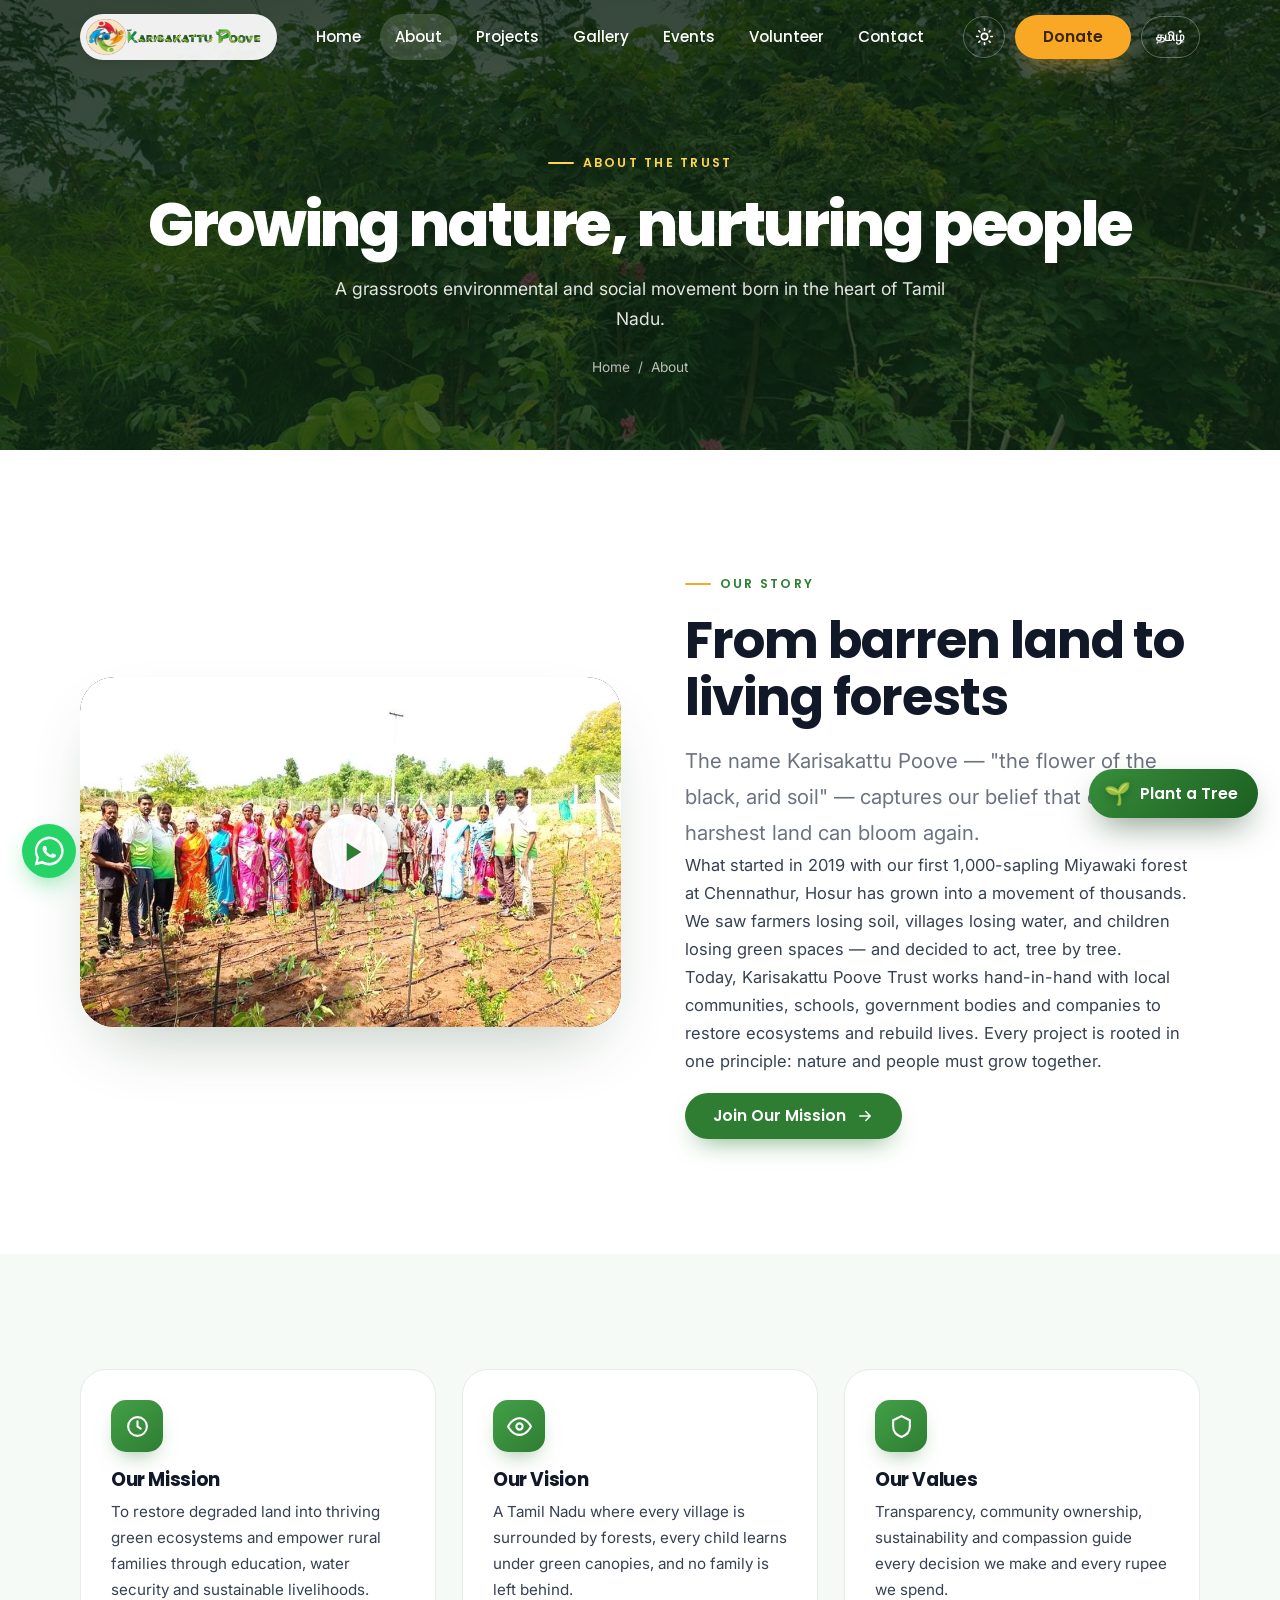
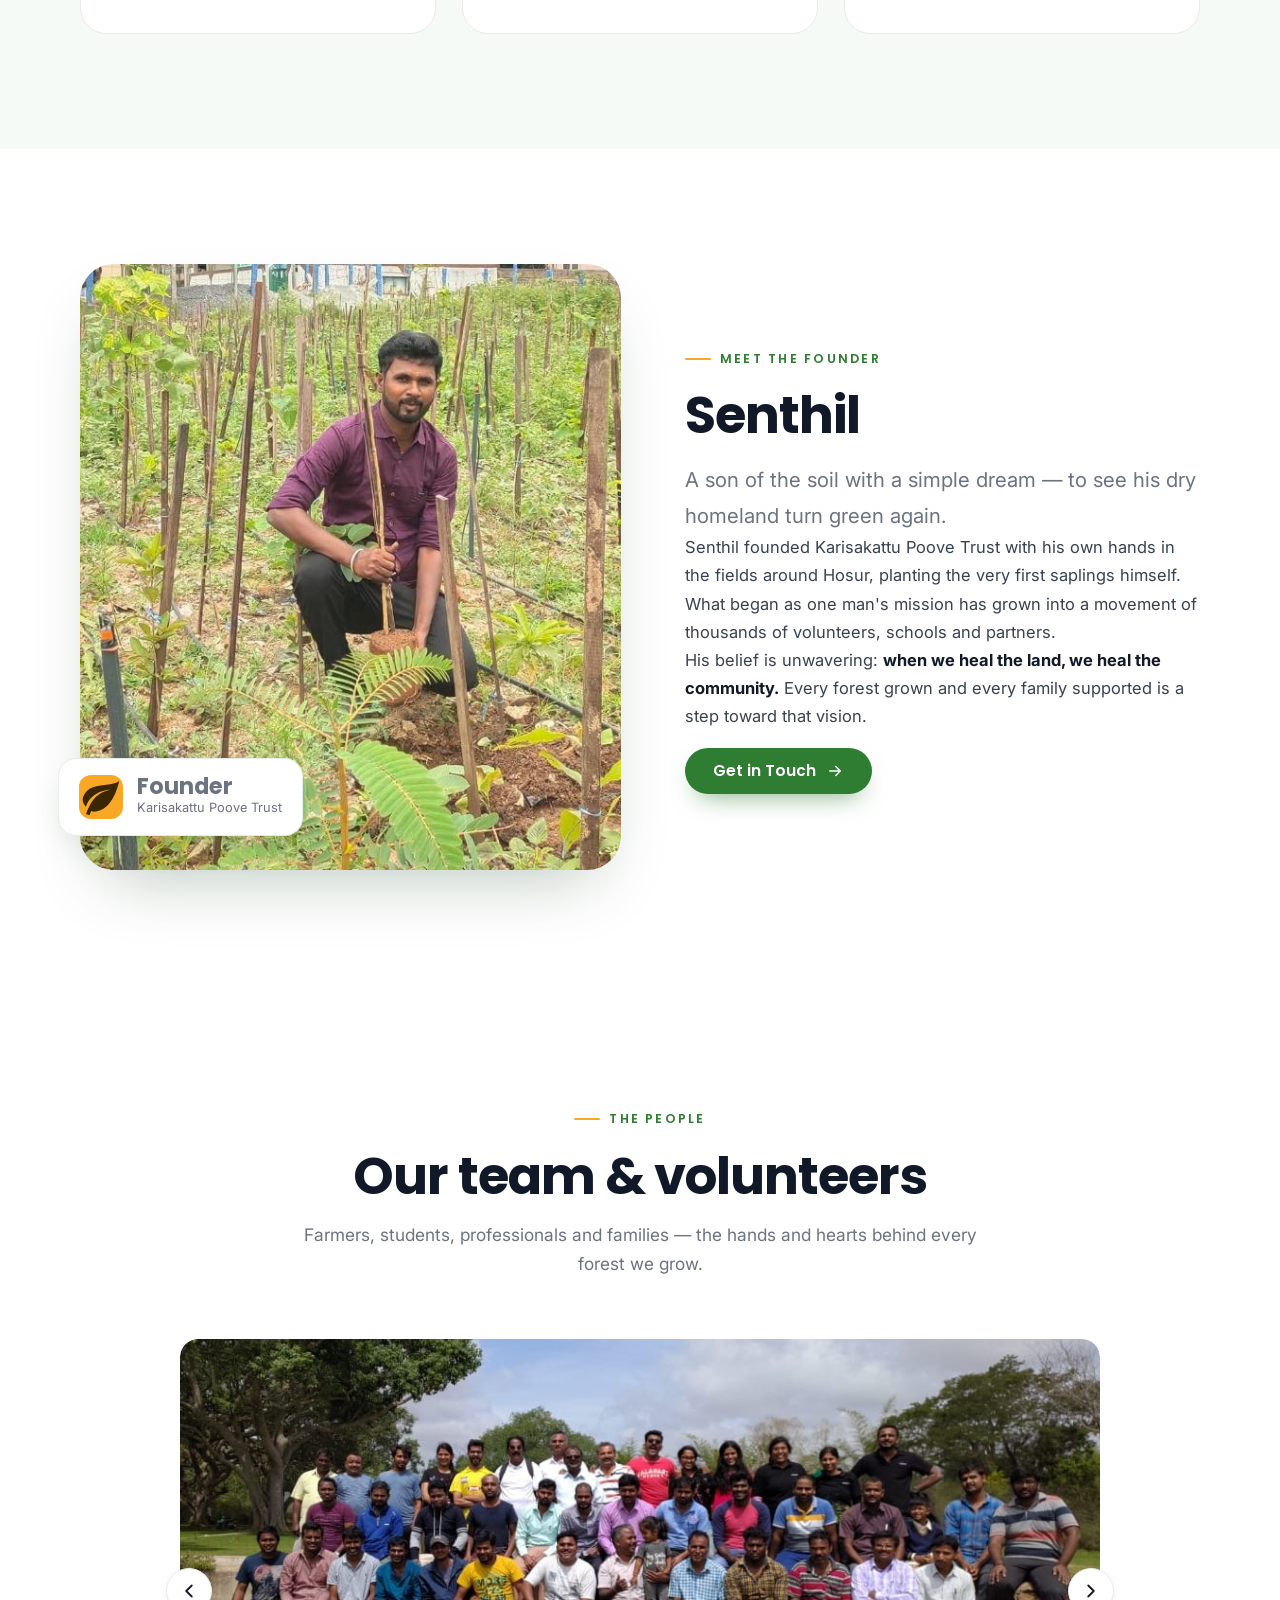
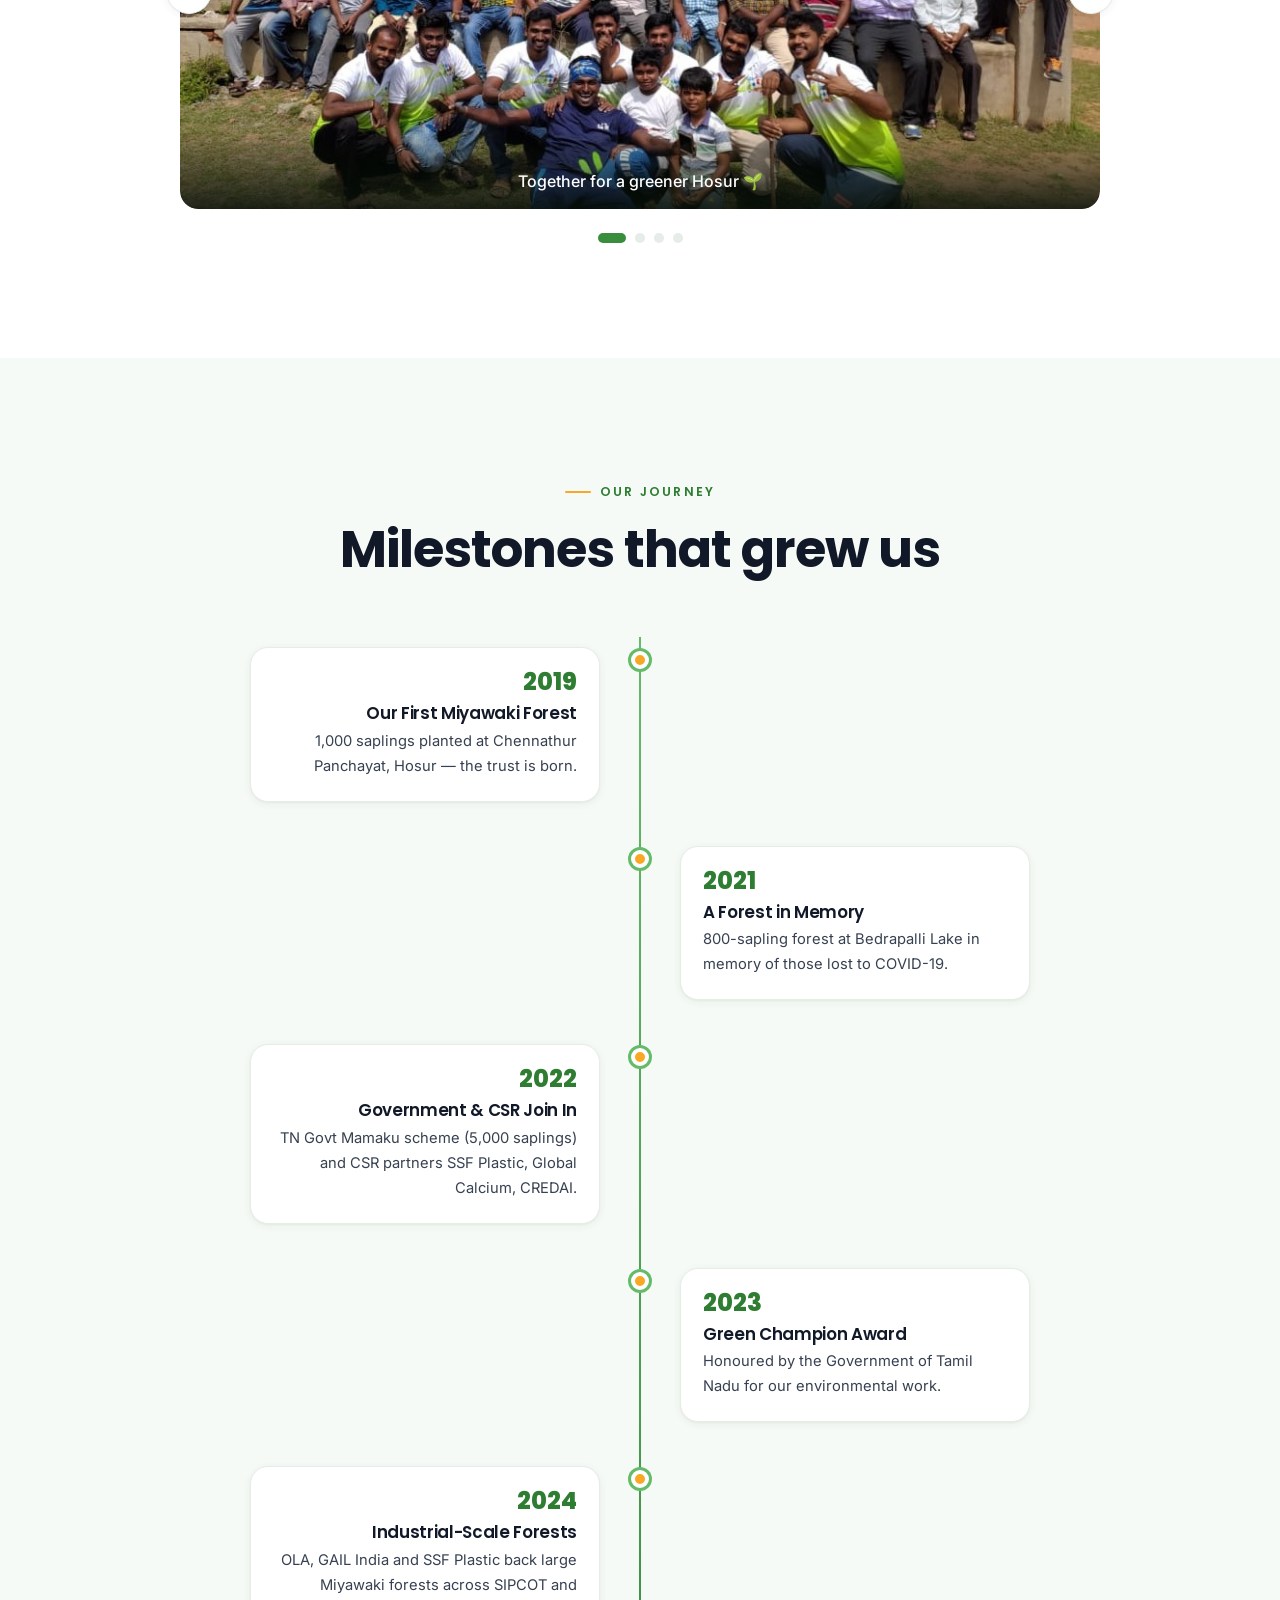
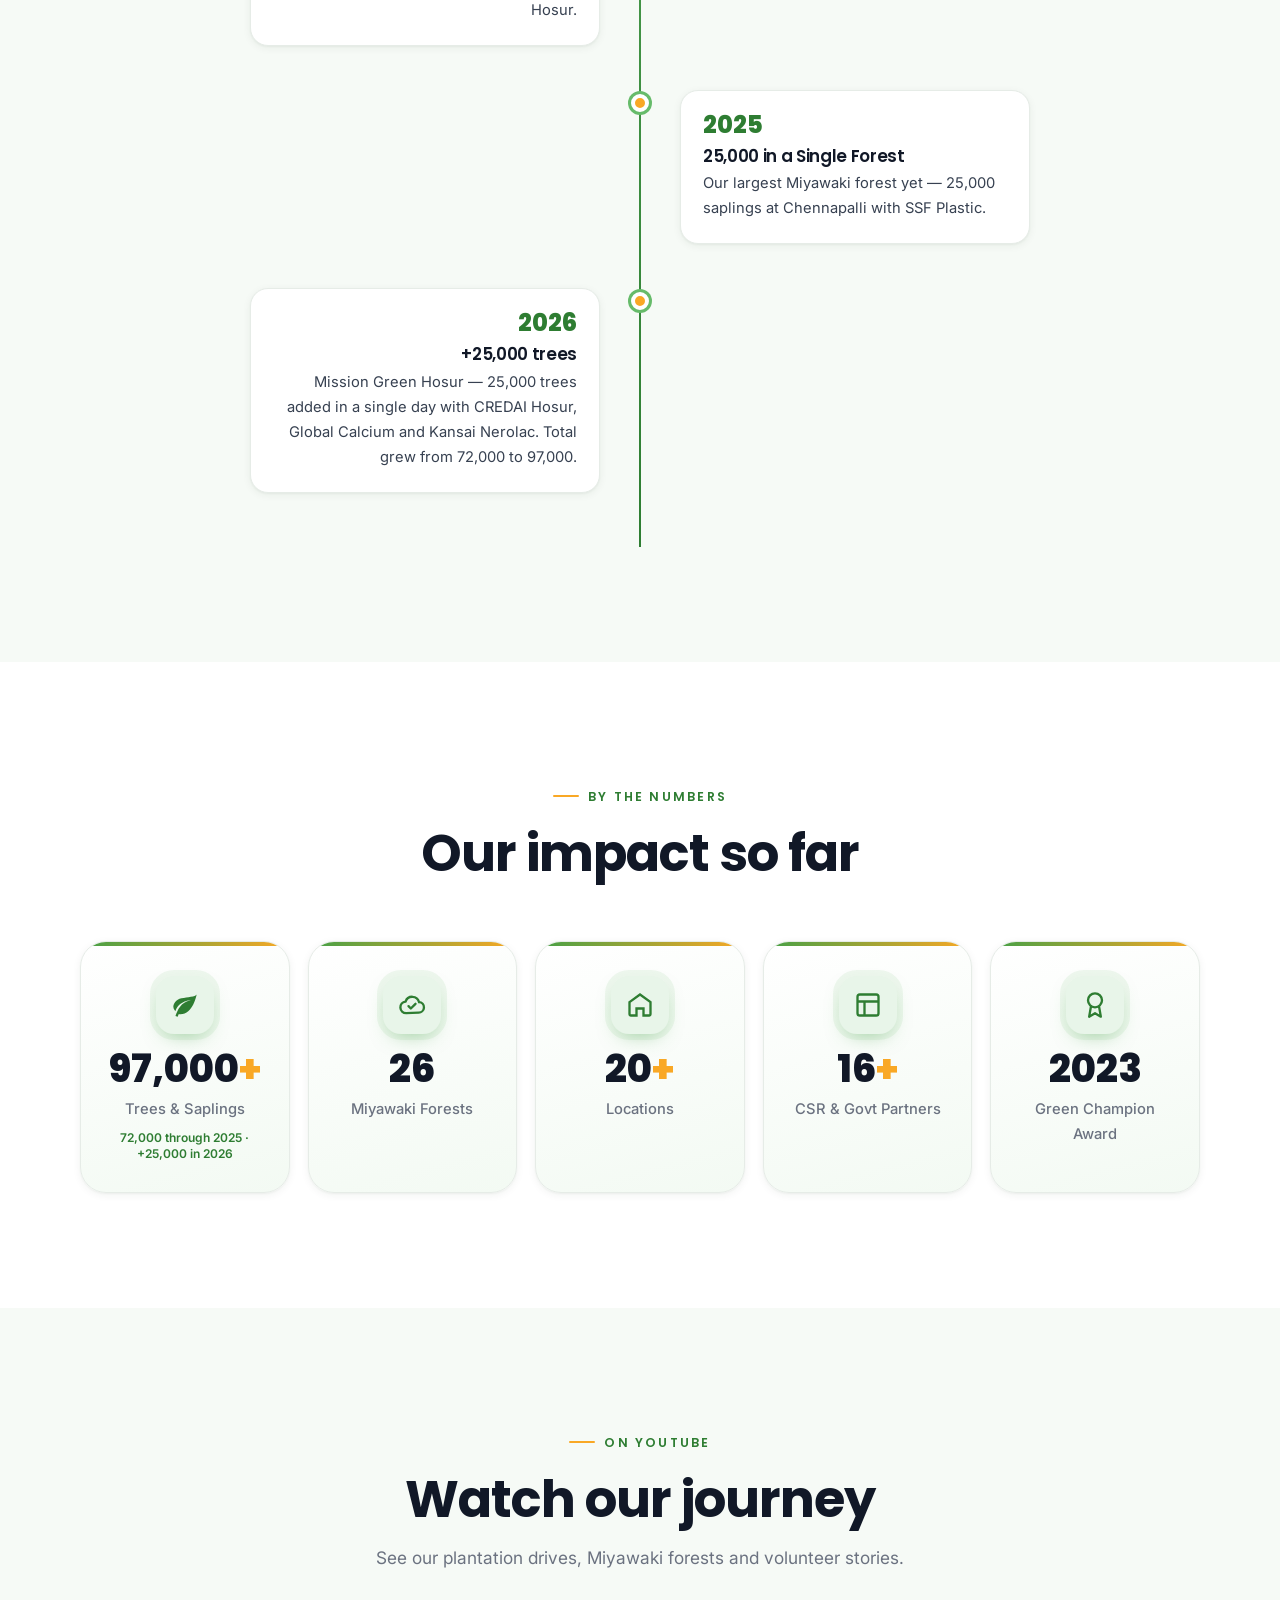
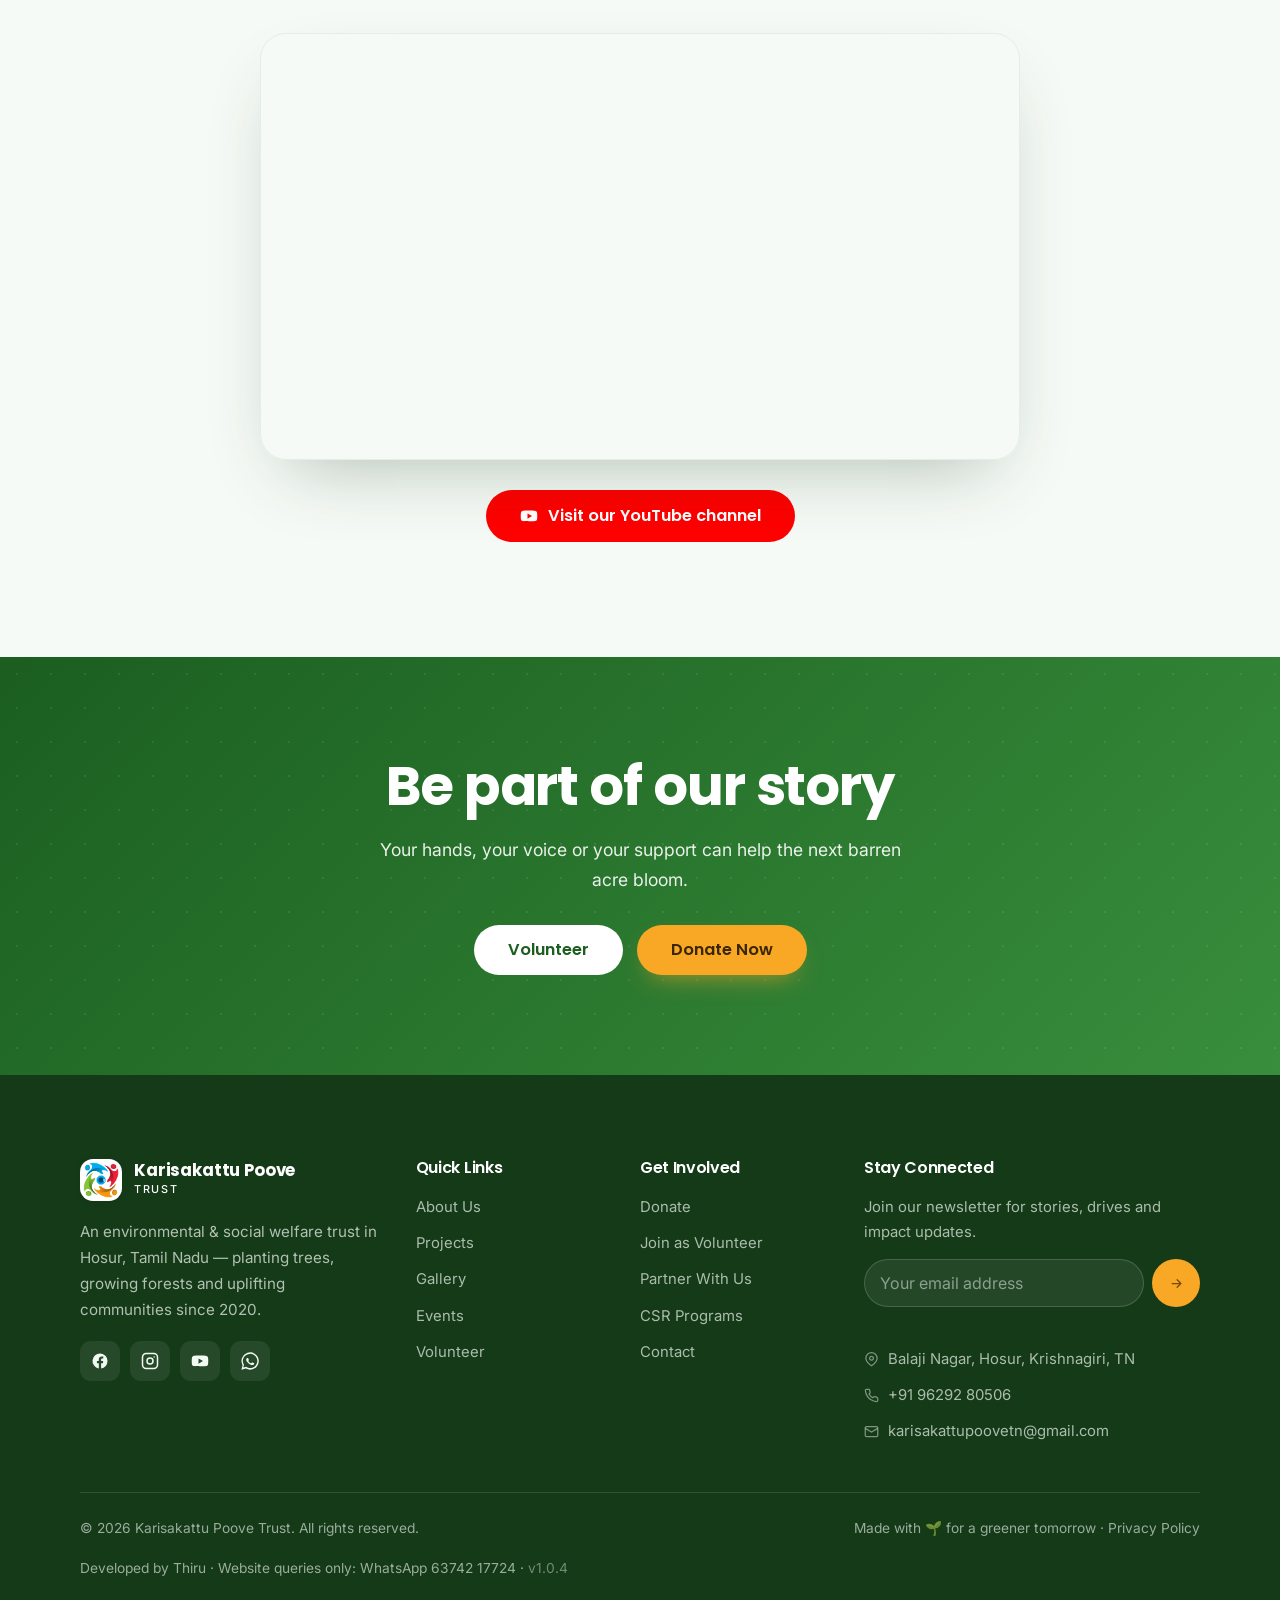
==== about.html @ db51da0d "Add Kansai Nerolac and raise CSR & govt partners from 15+ to 16+. Co-authored-by: Cursor <cursoragen" ====
<!DOCTYPE html>
<html lang="en">
<head>
<meta charset="UTF-8">
<!-- Google tag (gtag.js) -->
<script async src="https://www.googletagmanager.com/gtag/js?id=AW-18270000795"></script>
<script>
  window.dataLayer = window.dataLayer || [];
  function gtag(){dataLayer.push(arguments);}
  gtag('js', new Date());
  gtag('config', 'AW-18270000795');
</script>
<meta name="viewport" content="width=device-width, initial-scale=1.0">
<meta name="google-site-verification" content="DZHrb_xW-1MgKloxICM4uNMpieMBBTyrx0Ab1zFkipY">
<meta name="msvalidate.01" content="49BAED6EA7475D75AAB3CB94282491A3" />
<title>About Us — Karisakattu Poove Trust | Tree Plantation NGO in India</title>
<meta name="description" content="Learn about Karisakattu Poove Trust — our mission, vision and journey restoring barren land into Miyawaki forests and uplifting communities across India. An award-winning environmental NGO based in Hosur, Tamil Nadu, serving since 2019.">
<meta name="keywords" content="Karisakattu Poove Trust, Karisakattu Poove, Karisa Kattu Poove, Karisa Kattu Poo, Karisakattupoove, காரிசக்காட்டு பூவே, plant tree, plant trees India, tree plantation NGO India, about Karisakattu Poove Trust, NGO mission vision, environmental NGO India, Miyawaki forest India, environmental trust Tamil Nadu, our story, green NGO India">
<meta name="theme-color" content="#2e7d32">
<link rel="canonical" href="https://karisakattupoovetrust.org/about.html">
<meta name="robots" content="index, follow">
<meta property="og:type" content="website">
<meta property="og:title" content="About Karisakattu Poove Trust — Mission, Vision & Story">
<meta property="og:description" content="Restoring barren land into forests and uplifting communities across Hosur, Tamil Nadu since 2019.">
<meta property="og:url" content="https://karisakattupoovetrust.org/about.html">
<meta property="og:image" content="https://karisakattupoovetrust.org/images/hero.jpg">
<meta name="twitter:card" content="summary_large_image">
<link rel="preconnect" href="https://fonts.googleapis.com">
<link rel="preconnect" href="https://fonts.gstatic.com" crossorigin>
<link href="https://fonts.googleapis.com/css2?family=Poppins:wght@400;500;600;700;800&family=Inter:wght@400;500;600&display=swap" rel="stylesheet">
<link rel="icon" href="/favicon.ico" sizes="any">
<link rel="icon" type="image/svg+xml" href="images/favicon.svg">
<link rel="icon" type="image/png" sizes="32x32" href="images/favicon-32x32.png">
<link rel="icon" type="image/png" sizes="16x16" href="images/favicon-16x16.png">
<link rel="apple-touch-icon" href="images/apple-touch-icon.png">
<link rel="stylesheet" href="css/style.css?v=125">
<style>
  .video-embed{position:relative;width:100%;aspect-ratio:16/9;border-radius:var(--r-lg);overflow:hidden;box-shadow:var(--shadow-lg);border:1px solid var(--line)}
  .video-embed iframe{position:absolute;inset:0;width:100%;height:100%;border:0}
  .split-media .frame video{width:100%;height:auto;display:block;background:#0a140c;border-radius:inherit}
  .intro-frame{position:relative}
  .intro-frame .vplay{position:absolute;inset:0;margin:auto;width:76px;height:76px;border-radius:50%;border:0;cursor:pointer;
    background:rgba(255,255,255,.94);display:grid;place-items:center;box-shadow:0 10px 34px rgba(0,0,0,.45);
    transition:transform .2s ease,background .2s ease;z-index:3}
  .intro-frame .vplay:hover{transform:scale(1.09);background:#fff}
  .intro-frame .vplay svg{width:32px;height:32px;color:var(--green-700);margin-left:4px}
  .intro-frame.playing .vplay{opacity:0;pointer-events:none}
</style>
<script type="application/ld+json">
{"@context":"https://schema.org","@type":"AboutPage","name":"About Karisakattu Poove Trust","url":"https://karisakattupoovetrust.org/about.html","about":{"@type":"NGO","name":"Karisakattu Poove Trust","areaServed":["India","Tamil Nadu","Karnataka","Hosur"]}}
</script>
</head>
<body>
<div id="loader"><div class="loader-mark"><img class="loader-logo" src="images/logo-clean.png" alt="Karisakattu Poove Trust logo"><span>Karisakattu Poove</span></div></div>

<header class="site">
  <div class="container">
    <a class="brand" href="index.html"><img class="brand-logo" src="images/logo-full.png" alt="Karisakattu Poove Trust"></a>
    <div class="nav-overlay"></div>
    <nav class="primary" aria-label="Primary"><ul class="menu">
      <li><a href="index.html">Home</a></li>
      <li><a href="about.html" class="active">About</a></li>
      <li><a href="projects.html">Projects</a></li>
      <li><a href="gallery.html">Gallery</a></li>
      <li><a href="events.html">Events</a></li>
      <li><a href="volunteer.html">Volunteer</a></li>
      <li><a href="contact.html">Contact</a></li>
    </ul></nav>
    <div class="nav-actions">
      <button class="icon-btn theme-toggle" aria-label="Toggle dark mode" title="Toggle theme"><svg class="sun" viewBox="0 0 24 24" fill="none" stroke="currentColor" stroke-width="2" stroke-linecap="round"><circle cx="12" cy="12" r="4"/><path d="M12 2v2M12 20v2M4.9 4.9l1.4 1.4M17.7 17.7l1.4 1.4M2 12h2M20 12h2M4.9 19.1l1.4-1.4M17.7 6.3l1.4-1.4"/></svg><svg class="moon" viewBox="0 0 24 24" fill="currentColor"><path d="M21 12.8A9 9 0 1 1 11.2 3a7 7 0 0 0 9.8 9.8z"/></svg></button>
      <a href="donate.html" class="btn btn-gold">Donate</a>
      <button class="burger" aria-label="Open menu"><span></span><span></span><span></span></button>
    </div>
  </div>
</header>

<main>
<section class="page-hero">
  <img src="images/gallery/gail.jpg" alt="Karisakattu Poove Trust volunteers planting trees">
  <div class="container">
    <span class="kicker">About the Trust</span>
    <h1>Growing nature, nurturing people</h1>
    <p>A grassroots environmental and social movement born in the heart of Tamil Nadu.</p>
    <div class="crumbs"><a href="index.html">Home</a> / <span>About</span></div>
  </div>
</section>

<section class="section">
  <div class="container">
    <div class="split">
      <div class="split-media" data-reveal>
        <div class="frame intro-frame">
          <video id="introVid" playsinline preload="metadata" poster="images/gallery/volunteers-women.jpg" aria-label="Karisakattu Poove Trust intro video"><source src="images/videos/intro.mp4" type="video/mp4">Your browser does not support the video.</video>
          <button class="vplay" type="button" aria-label="Play intro video"><svg viewBox="0 0 24 24" fill="currentColor"><path d="M8 5v14l11-7z"/></svg></button>
        </div>
      </div>
      <div class="split-body" data-reveal data-delay="1">
        <span class="kicker">Our Story</span>
        <h2>From barren land to living forests</h2>
        <p class="lead">The name Karisakattu Poove — "the flower of the black, arid soil" — captures our belief that even the harshest land can bloom again.</p>
        <p>What started in 2019 with our first 1,000-sapling Miyawaki forest at Chennathur, Hosur has grown into a movement of thousands. We saw farmers losing soil, villages losing water, and children losing green spaces — and decided to act, tree by tree.</p>
        <p>Today, Karisakattu Poove Trust works hand-in-hand with local communities, schools, government bodies and companies to restore ecosystems and rebuild lives. Every project is rooted in one principle: nature and people must grow together.</p>
        <a href="volunteer.html" class="btn btn-primary mt-s">Join Our Mission
          <svg viewBox="0 0 24 24" fill="none" stroke="currentColor" stroke-width="2"><path d="M5 12h14M13 6l6 6-6 6" stroke-linecap="round" stroke-linejoin="round"/></svg></a>
      </div>
    </div>
  </div>
</section>

<section class="section soft">
  <div class="container">
    <div class="cards-grid">
      <div class="feature" data-reveal>
        <div class="f-ico"><svg viewBox="0 0 24 24" fill="none" stroke="currentColor" stroke-width="2"><circle cx="12" cy="12" r="9"/><path d="M12 7v5l3 2" stroke-linecap="round"/></svg></div>
        <h3>Our Mission</h3><p>To restore degraded land into thriving green ecosystems and empower rural families through education, water security and sustainable livelihoods.</p>
      </div>
      <div class="feature" data-reveal data-delay="1">
        <div class="f-ico"><svg viewBox="0 0 24 24" fill="none" stroke="currentColor" stroke-width="2"><path d="M1 12s4-8 11-8 11 8 11 8-4 8-11 8-11-8-11-8z"/><circle cx="12" cy="12" r="3"/></svg></div>
        <h3>Our Vision</h3><p>A Tamil Nadu where every village is surrounded by forests, every child learns under green canopies, and no family is left behind.</p>
      </div>
      <div class="feature" data-reveal data-delay="2">
        <div class="f-ico"><svg viewBox="0 0 24 24" fill="none" stroke="currentColor" stroke-width="2"><path d="M12 2 4 6v6c0 5 3.4 8.5 8 10 4.6-1.5 8-5 8-10V6z"/></svg></div>
        <h3>Our Values</h3><p>Transparency, community ownership, sustainability and compassion guide every decision we make and every rupee we spend.</p>
      </div>
    </div>
  </div>
</section>

<section class="section">
  <div class="container">
    <div class="split">
      <div class="split-media" data-reveal>
        <div class="frame"><img src="images/senthil.jpg" alt="Senthil — Founder, Karisakattu Poove Trust, planting a sapling" loading="lazy"></div>
        <div class="badge b1"><span class="b-ico"><svg viewBox="0 0 24 24" fill="currentColor"><path d="M17 8C8 10 5.9 16.17 3.82 21.34l1.89.66.95-2.3c.48.17.98.3 1.34.3C19 20 22 3 22 3c-1 2-8 2.25-13 3.25S2 11.5 2 13.5s1.75 3.75 1.75 3.75C7 8 17 8 17 8z"/></svg></span><span><b>Founder</b><span>Karisakattu Poove Trust</span></span></div>
      </div>
      <div class="split-body" data-reveal data-delay="1">
        <span class="kicker">Meet the Founder</span>
        <h2>Senthil</h2>
        <p class="lead">A son of the soil with a simple dream — to see his dry homeland turn green again.</p>
        <p>Senthil founded Karisakattu Poove Trust with his own hands in the fields around Hosur, planting the very first saplings himself. What began as one man's mission has grown into a movement of thousands of volunteers, schools and partners.</p>
        <p>His belief is unwavering: <strong>when we heal the land, we heal the community.</strong> Every forest grown and every family supported is a step toward that vision.</p>
        <a href="contact.html" class="btn btn-primary mt-s">Get in Touch
          <svg viewBox="0 0 24 24" fill="none" stroke="currentColor" stroke-width="2"><path d="M5 12h14M13 6l6 6-6 6" stroke-linecap="round" stroke-linejoin="round"/></svg></a>
      </div>
    </div>
  </div>
</section>

<section class="section">
  <div class="container">
    <div class="section-head center" data-reveal>
      <span class="kicker">The People</span>
      <h2>Our team &amp; volunteers</h2>
      <p>Farmers, students, professionals and families — the hands and hearts behind every forest we grow.</p>
    </div>
    <div class="home-slider photo-carousel team-carousel" data-reveal>
      <button class="he-nav he-prev" type="button" aria-label="Previous photo"><svg viewBox="0 0 24 24" fill="none" stroke="currentColor" stroke-width="2"><path d="M15 18l-6-6 6-6" stroke-linecap="round" stroke-linejoin="round"/></svg></button>
      <div class="pc-viewport">
        <div class="pc-track">
          <figure class="pc-slide"><img src="images/teammm.jpeg" alt="Karisakattu Poove Trust team and volunteers together at a plantation site" loading="lazy"><figcaption>Together for a greener Hosur 🌱</figcaption></figure>
          <figure class="pc-slide"><img src="images/team1.jpeg" alt="Volunteers and young green champions of Karisakattu Poove Trust" loading="lazy"><figcaption>Our volunteers &amp; young green champions</figcaption></figure>
          <figure class="pc-slide"><img src="images/team2.jpeg" alt="The Karisakattu Poove Trust volunteer team" loading="lazy"><figcaption>The Karisakattu Poove team</figcaption></figure>
          <figure class="pc-slide"><img src="images/team5.jpeg" alt="Karisakattu Poove Trust team at a school plantation programme" loading="lazy"><figcaption>At a school plantation programme</figcaption></figure>
        </div>
      </div>
      <button class="he-nav he-next" type="button" aria-label="Next photo"><svg viewBox="0 0 24 24" fill="none" stroke="currentColor" stroke-width="2"><path d="M9 6l6 6-6 6" stroke-linecap="round" stroke-linejoin="round"/></svg></button>
      <div class="pc-dots" role="tablist" aria-label="Team slides"></div>
    </div>
  </div>
</section>

<section class="section soft">
  <div class="container">
    <div class="section-head center" data-reveal><span class="kicker">Our Journey</span><h2>Milestones that grew us</h2></div>
    <div class="timeline">
      <div class="tl-item" data-reveal><span class="tl-dot"></span><div class="tl-card"><span class="tl-year">2019</span><h4>Our First Miyawaki Forest</h4><p>1,000 saplings planted at Chennathur Panchayat, Hosur — the trust is born.</p></div></div>
      <div class="tl-item" data-reveal><span class="tl-dot"></span><div class="tl-card"><span class="tl-year">2021</span><h4>A Forest in Memory</h4><p>800-sapling forest at Bedrapalli Lake in memory of those lost to COVID-19.</p></div></div>
      <div class="tl-item" data-reveal><span class="tl-dot"></span><div class="tl-card"><span class="tl-year">2022</span><h4>Government & CSR Join In</h4><p>TN Govt Mamaku scheme (5,000 saplings) and CSR partners SSF Plastic, Global Calcium, CREDAI.</p></div></div>
      <div class="tl-item" data-reveal><span class="tl-dot"></span><div class="tl-card"><span class="tl-year">2023</span><h4>Green Champion Award</h4><p>Honoured by the Government of Tamil Nadu for our environmental work.</p></div></div>
      <div class="tl-item" data-reveal><span class="tl-dot"></span><div class="tl-card"><span class="tl-year">2024</span><h4>Industrial-Scale Forests</h4><p>OLA, GAIL India and SSF Plastic back large Miyawaki forests across SIPCOT and Hosur.</p></div></div>
      <div class="tl-item" data-reveal><span class="tl-dot"></span><div class="tl-card"><span class="tl-year">2025</span><h4>25,000 in a Single Forest</h4><p>Our largest Miyawaki forest yet — 25,000 saplings at Chennapalli with SSF Plastic.</p></div></div>
      <div class="tl-item" data-reveal><span class="tl-dot"></span><div class="tl-card"><span class="tl-year">2026</span><h4>+25,000 trees</h4><p>Mission Green Hosur — 25,000 trees added in a single day with CREDAI Hosur, Global Calcium and Kansai Nerolac. Total grew from 72,000 to 97,000.</p></div></div>
    </div>
  </div>
</section>

<section class="section">
  <div class="container">
    <div class="section-head center" data-reveal><span class="kicker">By the Numbers</span><h2>Our impact so far</h2></div>
    <div class="impact-grid">
      <div class="stat-card" data-reveal><div class="ico"><svg viewBox="0 0 24 24" fill="currentColor"><path d="M17 8C8 10 5.9 16.17 3.82 21.34l1.89.66.95-2.3c.48.17.98.3 1.34.3C19 20 22 3 22 3c-1 2-8 2.25-13 3.25S2 11.5 2 13.5s1.75 3.75 1.75 3.75C7 8 17 8 17 8z"/></svg></div><div class="num"><span data-count="97000">0</span><span class="plus">+</span></div><div class="lbl">Trees &amp; Saplings</div><div class="stat-note">72,000 through 2025 · +25,000 in 2026</div></div>
      <div class="stat-card" data-reveal data-delay="1"><div class="ico"><svg viewBox="0 0 24 24" fill="none" stroke="currentColor" stroke-width="2"><path d="M7 19a5 5 0 0 1-.5-9.97A6 6 0 0 1 18 9.5a4.5 4.5 0 0 1-.5 9z"/><path d="m9 13 2 2 4-4" stroke-linecap="round" stroke-linejoin="round"/></svg></div><div class="num"><span data-count="26">0</span></div><div class="lbl">Miyawaki Forests</div></div>
      <div class="stat-card" data-reveal data-delay="2"><div class="ico"><svg viewBox="0 0 24 24" fill="none" stroke="currentColor" stroke-width="2"><path d="M3 9.5 12 3l9 6.5V20a1 1 0 0 1-1 1h-5v-6H9v6H4a1 1 0 0 1-1-1z"/></svg></div><div class="num"><span data-count="20">0</span><span class="plus">+</span></div><div class="lbl">Locations</div></div>
      <div class="stat-card" data-reveal data-delay="3"><div class="ico"><svg viewBox="0 0 24 24" fill="none" stroke="currentColor" stroke-width="2"><rect x="3" y="3" width="18" height="18" rx="2"/><path d="M3 9h18M9 21V9"/></svg></div><div class="num"><span data-count="16">0</span><span class="plus">+</span></div><div class="lbl">CSR &amp; Govt Partners</div></div>
      <div class="stat-card" data-reveal data-delay="4"><div class="ico"><svg viewBox="0 0 24 24" fill="none" stroke="currentColor" stroke-width="2"><circle cx="12" cy="8" r="6"/><path d="M15.5 13.5 17 22l-5-3-5 3 1.5-8.5" stroke-linecap="round" stroke-linejoin="round"/></svg></div><div class="num">2023</div><div class="lbl">Green Champion Award</div></div>
    </div>
  </div>
</section>

<section class="section soft">
  <div class="container">
    <div class="narrow">
      <div class="section-head center" data-reveal>
        <span class="kicker">On YouTube</span>
        <h2>Watch our journey</h2>
        <p>See our plantation drives, Miyawaki forests and volunteer stories.</p>
      </div>
      <div class="video-embed" data-reveal>
        <iframe src="https://www.youtube.com/embed/yC_SK5yp_PA" title="Karisakattu Poove Trust — our journey" loading="lazy" allowfullscreen allow="accelerometer; autoplay; clipboard-write; encrypted-media; gyroscope; picture-in-picture"></iframe>
      </div>
      <div class="center mt-m" data-reveal>
        <a href="https://www.youtube.com/@karisakattupoovehosur" target="_blank" rel="noopener" class="btn btn-lg" style="background:#ff0000;border-color:#ff0000;color:#fff">
          <svg viewBox="0 0 24 24" fill="currentColor" width="22" height="22"><path d="M23 12s0-3.4-.4-5a2.6 2.6 0 0 0-1.8-1.8C19 4.8 12 4.8 12 4.8s-7 0-8.8.4A2.6 2.6 0 0 0 1.4 7C1 8.6 1 12 1 12s0 3.4.4 5a2.6 2.6 0 0 0 1.8 1.8c1.8.4 8.8.4 8.8.4s7 0 8.8-.4A2.6 2.6 0 0 0 22.6 17c.4-1.6.4-5 .4-5zM10 15.5v-7l6 3.5z"/></svg>
          Visit our YouTube channel
        </a>
      </div>
    </div>
  </div>
</section>

<section class="cta">
  <img class="cta-bg" src="images/forest-feature.jpg" alt="">
  <div class="cta-pattern"></div>
  <div class="container"><div data-reveal>
    <h2>Be part of our story</h2>
    <p>Your hands, your voice or your support can help the next barren acre bloom.</p>
    <div class="cta-cta"><a href="volunteer.html" class="btn btn-white btn-lg">Volunteer</a><a href="donate.html" class="btn btn-gold btn-lg">Donate Now</a></div>
  </div></div>
</section>
</main>

<footer class="site" id="site-footer"></footer>
<button id="toTop" aria-label="Back to top"><svg viewBox="0 0 24 24" fill="none" stroke="currentColor" stroke-width="2"><path d="M12 19V5M5 12l7-7 7 7" stroke-linecap="round" stroke-linejoin="round"/></svg></button>
<script src="js/footer.js?v=1.0.4"></script>
<script src="js/config.js"></script>
<script src="js/script.js"></script>
<script src="js/tree-donate.js?v=2"></script>
<script src="js/i18n.js"></script>
<script>
(function () {
  var f = document.querySelector('.intro-frame');
  if (!f) return;
  var v = f.querySelector('video'), b = f.querySelector('.vplay');
  b.addEventListener('click', function () { v.controls = true; v.play(); });
  v.addEventListener('play', function () { f.classList.add('playing'); v.controls = true; });
  v.addEventListener('pause', function () { f.classList.remove('playing'); });
  v.addEventListener('ended', function () { f.classList.remove('playing'); });
})();
</script>
</body>
</html>
---- css/style.css ----
/* ===================================================================
   KARISAKATTU POOVE TRUST — Environmental & Social NGO, Hosur, TN
   Aesthetic: Premium, nature-inspired, editorial. Forest green +
   warm gold. Generous white space, soft shadows, frosted glass.
   Fonts: Poppins (display) + Inter (body)
   Author: built as a single, hand-tuned design system.
   =================================================================== */

/* ---------- Design Tokens ---------- */
:root{
  /* Brand */
  --green-900:#143a18;
  --green-800:#1b5e20;
  --green-700:#2e7d32;   /* primary */
  --green-600:#388e3c;
  --green-500:#43a047;   /* secondary */
  --green-400:#66bb6a;
  --green-100:#e8f5e9;   /* light green */
  --green-050:#f3faf3;

  --gold-600:#f57f17;
  --gold-500:#f9a825;    /* accent */
  --gold-300:#ffd54f;

  /* Surfaces (light) */
  --bg:#ffffff;
  --bg-soft:#f6faf6;     /* alternating band */
  --bg-tint:#e8f5e9;
  --card:#ffffff;
  --line:#e6ece7;
  --ink:#111827;         /* dark text */
  --ink-soft:#374151;
  --muted:#6b7280;       /* gray text */
  --on-dark:#f3faf3;

  /* Effects */
  --shadow-xs:0 1px 2px rgba(17,24,39,.05);
  --shadow-sm:0 2px 8px rgba(20,58,24,.06),0 1px 2px rgba(20,58,24,.04);
  --shadow-md:0 14px 38px -16px rgba(20,58,24,.22);
  --shadow-lg:0 30px 70px -28px rgba(20,58,24,.32);
  --glass:saturate(160%) blur(14px);

  --r-sm:12px;
  --r-md:18px;
  --r-lg:26px;
  --r-xl:34px;
  --r-pill:999px;

  --maxw:1200px;
  --gap:clamp(20px,4vw,40px);
  --ease:cubic-bezier(.22,.61,.36,1);
  --ease-out:cubic-bezier(.16,1,.3,1);

  --ff-display:"Poppins","Segoe UI",sans-serif;
  --ff-body:"Inter","Segoe UI",sans-serif;

  --nav-h:74px;
  color-scheme:light;
}

/* ---------- Dark mode ---------- */
[data-theme="dark"]{
  --bg:#0c130d;
  --bg-soft:#101a12;
  --bg-tint:#13231a;
  --card:#132016;
  --line:#22332699;
  --ink:#eef5ef;
  --ink-soft:#cdd9cf;
  --muted:#94a79a;
  --green-100:#13231a;
  --green-050:#101a12;
  --shadow-sm:0 2px 10px rgba(0,0,0,.4);
  --shadow-md:0 16px 40px -16px rgba(0,0,0,.6);
  --shadow-lg:0 30px 70px -28px rgba(0,0,0,.7);
  color-scheme:dark;
}

/* ---------- Reset ---------- */
*,*::before,*::after{box-sizing:border-box;margin:0;padding:0}
html{scroll-behavior:smooth;-webkit-text-size-adjust:100%}
body{
  font-family:var(--ff-body);
  color:var(--ink);
  background:var(--bg);
  line-height:1.7;
  font-size:16.5px;
  overflow-x:hidden;
  -webkit-font-smoothing:antialiased;
  transition:background .4s var(--ease),color .4s var(--ease);
}
img{max-width:100%;display:block}
a{color:inherit;text-decoration:none}
ul{list-style:none}
button{font-family:inherit;cursor:pointer;border:none;background:none;color:inherit}
input,textarea,select{font-family:inherit;font-size:1rem}
section{position:relative}
::selection{background:var(--green-500);color:#fff}

@media (prefers-reduced-motion:reduce){
  *{animation-duration:.001ms!important;transition-duration:.001ms!important;scroll-behavior:auto!important}
}

/* ---------- Typography ---------- */
h1,h2,h3,h4{font-family:var(--ff-display);font-weight:700;line-height:1.1;letter-spacing:-.02em;color:var(--ink)}
h1{font-size:clamp(2.6rem,6.5vw,5rem);font-weight:800;letter-spacing:-.035em}
h2{font-size:clamp(2rem,4.2vw,3.2rem)}
h3{font-size:clamp(1.25rem,2.2vw,1.6rem)}
h4{font-size:1.05rem;font-weight:600}
p{color:var(--ink-soft)}
strong{color:var(--ink)}
.lead{font-size:clamp(1.05rem,1.6vw,1.3rem);color:var(--muted);line-height:1.75}

.container{max-width:var(--maxw);margin:0 auto;padding:0 var(--gap);position:relative;z-index:1}
.narrow{max-width:760px;margin-inline:auto}

/* Section rhythm */
.section{padding:clamp(64px,9vw,128px) 0}
.section.tight{padding:clamp(48px,6vw,80px) 0}
.section.soft{background:var(--bg-soft)}
.section.tint{background:var(--green-100)}

/* Eyebrow / kicker */
.kicker{
  display:inline-flex;align-items:center;gap:9px;
  font-family:var(--ff-display);font-weight:600;font-size:.78rem;
  letter-spacing:.18em;text-transform:uppercase;color:var(--green-700);
  margin-bottom:18px;
}
[data-theme="dark"] .kicker{color:var(--green-400)}
.kicker::before{content:"";width:26px;height:2px;background:var(--gold-500);border-radius:2px}

.section-head{max-width:680px;margin-bottom:clamp(34px,5vw,60px)}
.section-head.center{margin-inline:auto;text-align:center}
.section-head.center .kicker{justify-content:center}
.section-head p{margin-top:16px;font-size:1.08rem;color:var(--muted)}

/* ---------- Buttons ---------- */
.btn{
  display:inline-flex;align-items:center;justify-content:center;gap:10px;
  font-family:var(--ff-display);font-weight:600;font-size:.97rem;
  padding:14px 28px;border-radius:var(--r-pill);cursor:pointer;
  transition:transform .35s var(--ease),box-shadow .35s var(--ease),background .3s,color .3s;
  white-space:nowrap;line-height:1;
}
.btn svg{width:18px;height:18px}
.btn-primary{background:var(--green-700);color:#fff;box-shadow:0 12px 26px -12px rgba(46,125,50,.7)}
.btn-primary:hover{background:var(--green-800);transform:translateY(-3px);box-shadow:0 18px 34px -12px rgba(46,125,50,.75)}
.btn-gold{background:var(--gold-500);color:#3a2700;box-shadow:0 12px 26px -12px rgba(249,168,37,.7)}
.btn-gold:hover{background:var(--gold-600);color:#fff;transform:translateY(-3px)}
/* tactile press feedback on every button */
.btn:active{transform:scale(.95)}
/* Register button: gentle attention "breathing" glow (inner glow stays
   visible even though the slider track clips outer shadows) + press feel */
.btn.js-register{position:relative;cursor:pointer;animation:reg-pulse 2s ease-in-out infinite}
.btn.js-register:hover{animation-play-state:paused}
.btn.js-register:active{transform:scale(.93)}
@keyframes reg-pulse{
  0%,100%{box-shadow:0 12px 26px -12px rgba(46,125,50,.7),inset 0 0 0 0 rgba(255,255,255,0)}
  50%{box-shadow:0 14px 30px -10px rgba(46,125,50,.85),0 0 16px 1px rgba(67,160,71,.5),inset 0 0 16px 1px rgba(255,255,255,.28)}
}
@media (prefers-reduced-motion:reduce){.btn.js-register{animation:none}}
.btn-ghost{background:transparent;color:var(--ink);border:1.5px solid var(--line)}
.btn-ghost:hover{border-color:var(--green-500);color:var(--green-700);transform:translateY(-3px)}
.btn-light{background:rgba(255,255,255,.14);color:#fff;border:1.5px solid rgba(255,255,255,.4);backdrop-filter:var(--glass)}
.btn-light:hover{background:#fff;color:var(--green-800);transform:translateY(-3px)}
.btn-white{background:#fff;color:var(--green-800)}
.btn-white:hover{transform:translateY(-3px);box-shadow:var(--shadow-md)}
.btn-lg{padding:17px 34px;font-size:1.02rem}
.btn-block{width:100%}

.text-link{display:inline-flex;align-items:center;gap:7px;font-family:var(--ff-display);font-weight:600;color:var(--green-700);transition:gap .3s var(--ease)}
[data-theme="dark"] .text-link{color:var(--green-400)}
.text-link svg{width:16px;height:16px;transition:transform .3s var(--ease)}
.text-link:hover{gap:12px}
.text-link:hover svg{transform:translateX(2px)}

/* ===================================================================
   LOADER
   =================================================================== */
#loader{
  position:fixed;inset:0;z-index:9999;display:grid;place-items:center;
  background:var(--bg);transition:opacity .6s var(--ease),visibility .6s;
}
#loader.done{opacity:0;visibility:hidden;pointer-events:none}
.loader-mark{display:flex;flex-direction:column;align-items:center;gap:18px}
.loader-leaf{width:54px;height:54px;color:var(--green-600);animation:sprout 1.4s var(--ease) infinite alternate}
.loader-logo{width:68px;height:68px;object-fit:contain;animation:sprout 1.4s var(--ease) infinite alternate}
.loader-mark span{font-family:var(--ff-display);font-weight:600;letter-spacing:.25em;font-size:.72rem;text-transform:uppercase;color:var(--muted)}
@keyframes sprout{from{transform:scale(.78) rotate(-8deg);opacity:.55}to{transform:scale(1) rotate(0);opacity:1}}

/* ===================================================================
   HEADER / NAV
   =================================================================== */
header.site{
  position:fixed;top:0;left:0;right:0;z-index:1000;
  height:var(--nav-h);display:flex;align-items:center;
  transition:background .4s var(--ease),box-shadow .4s var(--ease),height .4s var(--ease);
}
header.site .container{display:flex;align-items:center;justify-content:space-between;gap:24px;width:100%}
header.site.scrolled{
  background:color-mix(in srgb,var(--bg) 82%,transparent);
  backdrop-filter:var(--glass);box-shadow:0 1px 0 var(--line),var(--shadow-xs);
  height:64px;
}
.brand{display:flex;align-items:center;gap:12px;font-family:var(--ff-display);font-weight:700;color:var(--ink);z-index:2}
.brand .logo{
  width:42px;height:42px;border-radius:13px;display:grid;place-items:center;flex:none;overflow:hidden;
  background:#fff;color:#fff;box-shadow:var(--shadow-sm);padding:3px;
}
.brand .logo svg{width:24px;height:24px}
.brand .logo img{width:100%;height:100%;object-fit:contain;display:block}
.brand-logo{height:46px;width:auto;aspect-ratio:987 / 231;display:block;flex:none;transition:height .4s var(--ease)}
header.site.scrolled .brand-logo{height:40px}
/* the dark-green wordmark needs a light backing to stay legible over the dark hero imagery */
.brand-logo{background:rgba(255,255,255,.92);border-radius:28px;padding:5px 16px 5px 6px;box-shadow:0 2px 10px rgba(0,0,0,.12)}
@media (max-width:560px){.brand-logo{height:38px}}
.brand b{font-size:1.04rem;line-height:1.05;display:block;letter-spacing:-.01em}
.brand small{display:block;font-family:var(--ff-body);font-weight:500;font-size:.68rem;letter-spacing:.16em;text-transform:uppercase;color:var(--muted)}

/* hero overlay nav (transparent over dark hero) */
header.site:not(.scrolled) .brand b,
header.site:not(.scrolled) .menu > li > a{color:#fff}
header.site:not(.scrolled) .brand small{color:rgba(255,255,255,.72)}
header.site:not(.scrolled) .icon-btn{color:#fff;border-color:rgba(255,255,255,.3)}
body.no-hero header.site{position:sticky;background:var(--bg);box-shadow:0 1px 0 var(--line)}
body.no-hero header.site .brand b,body.no-hero header.site .menu>li>a{color:var(--ink)}
body.no-hero header.site .brand small{color:var(--muted)}
body.no-hero header.site .icon-btn{color:var(--ink);border-color:var(--line)}

nav.primary{display:flex;align-items:center;gap:6px}
.menu{display:flex;align-items:center;gap:4px}
.menu>li>a{
  display:inline-block;padding:10px 15px;border-radius:var(--r-pill);
  font-family:var(--ff-display);font-weight:500;font-size:.94rem;color:var(--ink-soft);
  transition:color .25s,background .25s;position:relative;
}
.menu>li>a:hover,.menu>li>a.active{color:var(--green-700);background:color-mix(in srgb,var(--green-100) 70%,transparent)}
header.site:not(.scrolled) .menu>li>a:hover,header.site:not(.scrolled) .menu>li>a.active{color:#fff;background:rgba(255,255,255,.16)}

.nav-actions{display:flex;align-items:center;gap:10px}
.icon-btn{
  width:42px;height:42px;border-radius:50%;display:grid;place-items:center;flex:none;
  border:1.5px solid var(--line);color:var(--ink);transition:transform .3s var(--ease),border-color .3s,background .3s;
}
.icon-btn:hover{transform:translateY(-2px);border-color:var(--green-500);color:var(--green-700)}
.icon-btn svg{width:19px;height:19px}
.lang-toggle{width:auto!important;padding:0 14px;border-radius:var(--r-pill)!important;font-family:var(--ff-display);font-weight:600;font-size:.82rem;letter-spacing:.02em}
.theme-toggle .moon{display:none}
[data-theme="dark"] .theme-toggle .sun{display:none}
[data-theme="dark"] .theme-toggle .moon{display:block}

.burger{display:none;width:46px;height:46px;border-radius:13px;flex-direction:column;gap:5px;align-items:center;justify-content:center;z-index:2}
.burger span{width:22px;height:2px;background:currentColor;border-radius:2px;transition:transform .35s var(--ease),opacity .25s}
header.site:not(.scrolled) .burger{color:#fff}

/* mobile menu */
.nav-panel-head,.nav-panel-foot{display:none}
.nav-overlay{position:fixed;inset:0;background:rgba(8,20,10,.55);opacity:0;visibility:hidden;transition:.35s;z-index:1000;backdrop-filter:blur(4px)}

@media (max-width:980px){
  .burger{display:flex}
  nav.primary{
    position:fixed;top:0;right:0;height:100dvh;width:min(86vw,348px);z-index:1001;
    background:var(--bg);display:flex;flex-direction:column;align-items:stretch;
    padding:0;gap:0;overflow-y:auto;
    transform:translateX(100%);transition:transform .42s var(--ease-out);box-shadow:var(--shadow-lg);
  }
  body.nav-open{overflow:hidden}
  body.nav-open nav.primary{transform:translateX(0)}
  body.nav-open .nav-overlay{opacity:1;visibility:visible}

  /* panel header (injected): brand + close */
  .nav-panel-head{display:flex;align-items:center;justify-content:space-between;gap:12px;padding:15px 18px;border-bottom:1px solid var(--line)}
  .nav-panel-head .brand b{color:var(--ink)!important;font-size:1rem}
  .nav-panel-head .brand small{color:var(--muted)!important}
  .nav-close{width:42px;height:42px;border-radius:50%;display:grid;place-items:center;border:1.5px solid var(--line);color:var(--ink);flex:none;transition:.25s}
  .nav-close:hover{background:var(--green-100);border-color:var(--green-500);color:var(--green-700)}
  .nav-close svg{width:18px;height:18px}

  /* links */
  .menu{flex-direction:column;align-items:stretch;gap:3px;width:100%;padding:14px}
  .menu>li{opacity:0;transform:translateX(18px);animation:navItemIn .45s var(--ease-out) forwards}
  body:not(.nav-open) .menu>li{animation:none;opacity:1;transform:none}
  .menu>li:nth-child(1){animation-delay:.05s}
  .menu>li:nth-child(2){animation-delay:.10s}
  .menu>li:nth-child(3){animation-delay:.15s}
  .menu>li:nth-child(4){animation-delay:.20s}
  .menu>li:nth-child(5){animation-delay:.25s}
  .menu>li:nth-child(6){animation-delay:.30s}
  .menu>li:nth-child(7){animation-delay:.35s}
  .menu>li>a,header.site:not(.scrolled) .menu>li>a{
    display:flex;align-items:center;justify-content:space-between;
    color:var(--ink)!important;font-size:1.05rem;font-weight:500;padding:14px 16px;border-radius:13px;
  }
  .menu>li>a::after{content:"";width:8px;height:8px;border-right:2px solid var(--muted);border-bottom:2px solid var(--muted);transform:rotate(-45deg);opacity:.45;transition:.25s}
  .menu>li>a:hover,.menu>li>a.active{background:var(--green-100);color:var(--green-800)!important}
  .menu>li>a:hover::after,.menu>li>a.active::after{border-color:var(--green-700);opacity:1;transform:rotate(-45deg) translate(2px,-2px)}

  /* panel footer (injected): donate + social */
  .nav-panel-foot{display:flex;flex-direction:column;gap:16px;margin-top:auto;padding:18px;border-top:1px solid var(--line)}
  .nav-panel-foot .social{display:flex;gap:10px;justify-content:center}
  .nav-panel-foot .social a{width:42px;height:42px;border-radius:12px;display:grid;place-items:center;background:var(--bg-soft);border:1px solid var(--line);color:var(--ink-soft);transition:.25s}
  .nav-panel-foot .social a:hover{background:var(--green-100);color:var(--green-700)}
  .nav-panel-foot .social svg{width:18px;height:18px}

  .nav-actions .btn{display:none}
  body.nav-open .burger span:nth-child(1){transform:translateY(7px) rotate(45deg)}
  body.nav-open .burger span:nth-child(2){opacity:0}
  body.nav-open .burger span:nth-child(3){transform:translateY(-7px) rotate(-45deg)}
}
@keyframes navItemIn{to{opacity:1;transform:none}}

/* ===================================================================
   HERO
   =================================================================== */
.hero{position:relative;min-height:92svh;display:flex;align-items:center;overflow:hidden;isolation:isolate}
.hero-bg{position:absolute;inset:0;z-index:-2}
.hero-bg img,.hero-bg video{width:100%;height:100%;object-fit:cover;object-position:center bottom;will-change:transform}
.hero-bg::after{
  content:"";position:absolute;inset:0;
  background:
    linear-gradient(180deg,rgba(6,22,10,.25) 0%,rgba(6,22,10,0) 35%,rgba(6,22,10,.15) 100%),
    linear-gradient(105deg,rgba(7,24,11,.62) 0%,rgba(9,30,13,.34) 45%,rgba(12,40,18,.1) 100%);
}
.hero-content{padding:calc(var(--nav-h) + 28px) 0 88px;max-width:760px}
.hero .kicker{color:var(--gold-300)}
.hero .kicker::before{background:var(--gold-300)}
.hero h1{color:#fff;margin-bottom:14px}
.hero-slogan{font-family:var(--ff-display);font-weight:700;font-size:clamp(1.25rem,3vw,1.85rem);color:var(--gold-300);margin:0 0 20px;letter-spacing:.005em;line-height:1.3;text-shadow:0 2px 14px rgba(0,0,0,.4)}
.hero h1 .grad{
  background:linear-gradient(120deg,var(--gold-300),var(--green-400));
  -webkit-background-clip:text;background-clip:text;-webkit-text-fill-color:transparent;
}
.hero p{color:rgba(255,255,255,.9);font-size:clamp(1.05rem,1.7vw,1.35rem);max-width:560px;margin-bottom:34px}
.hero-cta{display:flex;flex-wrap:wrap;gap:14px}
.hero-stats{display:none}
.hero-stats .hs b{display:block;font-family:var(--ff-display);font-weight:800;font-size:1.9rem;color:#fff;line-height:1}
.hero-stats .hs span{font-size:.85rem;color:rgba(255,255,255,.7)}

/* floating leaves */
.leaves{position:absolute;inset:0;z-index:-1;overflow:hidden;pointer-events:none}
.leaf{position:absolute;color:rgba(120,200,130,.5);opacity:0;animation:floatLeaf linear infinite}
.leaf svg{width:100%;height:100%}
@keyframes floatLeaf{
  0%{transform:translateY(-8vh) translateX(0) rotate(0);opacity:0}
  10%{opacity:.8}
  90%{opacity:.7}
  100%{transform:translateY(110vh) translateX(40px) rotate(320deg);opacity:0}
}

/* scroll indicator */
.scroll-ind{display:none}
.scroll-ind span{font-size:.7rem;letter-spacing:.2em;text-transform:uppercase}
.scroll-ind .mouse{width:24px;height:38px;border:2px solid rgba(255,255,255,.6);border-radius:14px;position:relative}
.scroll-ind .mouse::after{content:"";position:absolute;top:7px;left:50%;width:4px;height:7px;background:#fff;border-radius:2px;transform:translateX(-50%);animation:wheel 1.6s var(--ease) infinite}
@keyframes wheel{0%{opacity:0;transform:translate(-50%,0)}40%{opacity:1}100%{opacity:0;transform:translate(-50%,12px)}}

/* page hero (inner pages) */
.page-hero{position:relative;padding:calc(var(--nav-h) + 70px) 0 70px;overflow:hidden;isolation:isolate;text-align:center}
.page-hero::before{content:"";position:absolute;inset:0;z-index:-2}
.page-hero img{position:absolute;inset:0;width:100%;height:100%;object-fit:cover;z-index:-3}
.page-hero::after{content:"";position:absolute;inset:0;z-index:-2;background:linear-gradient(180deg,rgba(8,28,12,.78),rgba(12,40,18,.72))}
.page-hero .kicker{color:var(--gold-300);justify-content:center}
.page-hero .kicker::before{background:var(--gold-300)}
.page-hero h1{color:#fff;font-size:clamp(2.4rem,5vw,3.8rem)}
.page-hero p{color:rgba(255,255,255,.88);max-width:620px;margin:16px auto 0;font-size:1.1rem}
/* compact hero — used on pages where the first section should be visible immediately (Events) */
.page-hero.compact{padding:calc(var(--nav-h) + 34px) 0 34px}
.page-hero.compact h1{font-size:clamp(1.8rem,4vw,2.6rem)}
.page-hero.compact p{display:none}
.section.tight-top{padding-top:clamp(30px,4vw,48px)}
.section.tight-top .section-head{margin-bottom:clamp(20px,3vw,32px)}
.crumbs{display:flex;gap:8px;justify-content:center;margin-top:22px;color:rgba(255,255,255,.7);font-size:.86rem}
.crumbs a:hover{color:#fff}

/* ===================================================================
   IMPACT / STAT CARDS
   =================================================================== */
.impact-grid{display:grid;grid-template-columns:repeat(5,1fr);gap:18px}
.stat-card{
  position:relative;overflow:hidden;
  background:linear-gradient(165deg,var(--card),var(--green-050));
  border:1px solid var(--line);border-radius:var(--r-lg);
  padding:34px 22px 30px;text-align:center;box-shadow:var(--shadow-sm);
  transition:transform .4s var(--ease),box-shadow .4s var(--ease),border-color .4s var(--ease);
}
/* green->gold accent bar on the top edge */
.stat-card::before{
  content:"";position:absolute;top:0;left:0;right:0;height:4px;
  background:linear-gradient(90deg,var(--green-500),var(--gold-500));
}
.stat-card:hover{transform:translateY(-6px);box-shadow:0 22px 50px -18px rgba(43,140,60,.45);border-color:transparent}
.stat-card .ico{
  width:58px;height:58px;margin:0 auto 16px;border-radius:18px;display:grid;place-items:center;
  background:var(--green-100);color:var(--green-700);
  box-shadow:0 0 0 6px rgba(67,160,71,.08),0 8px 20px -8px rgba(67,160,71,.5);
  transition:transform .4s var(--ease),box-shadow .4s var(--ease);
}
[data-theme="dark"] .stat-card .ico{background:var(--bg-tint);color:var(--green-400);box-shadow:0 0 0 6px rgba(102,187,106,.06),0 8px 22px -8px rgba(102,187,106,.4)}
.stat-card:hover .ico{transform:translateY(-2px) scale(1.06);box-shadow:0 0 0 7px rgba(67,160,71,.14),0 12px 26px -8px rgba(67,160,71,.6)}
.stat-card .ico svg{width:28px;height:28px}
.stat-card .num{font-family:var(--ff-display);font-weight:800;font-size:clamp(1.9rem,3vw,2.6rem);color:var(--ink);line-height:1}
.stat-card .num .plus{color:var(--gold-500)}
.stat-card .lbl{margin-top:8px;color:var(--muted);font-size:.92rem;font-weight:500}
.stat-card .stat-note{margin-top:8px;font-size:.75rem;color:var(--green-700);font-weight:600;line-height:1.35}
[data-theme="dark"] .stat-card .stat-note{color:var(--green-400)}
@media (max-width:920px){.impact-grid{grid-template-columns:repeat(2,1fr)}}
@media (max-width:480px){.impact-grid{grid-template-columns:1fr}}

/* lift the impact band over the wave */
.impact-band{margin-top:0;position:relative;z-index:3}

/* ===================================================================
   ABOUT / SPLIT
   =================================================================== */
.split{display:grid;grid-template-columns:1.05fr 1fr;gap:clamp(36px,5vw,72px);align-items:center}
.split.reverse .split-media{order:2}
.split-media{position:relative}
.split-media .frame{border-radius:var(--r-xl);overflow:hidden;box-shadow:var(--shadow-lg)}
.split-media .frame img{width:100%;height:100%;object-fit:cover;aspect-ratio:5/5.6}
/* document/certificate images: show in full, no crop */
.split-media .frame.frame-doc{box-shadow:var(--shadow-lg);background:var(--bg-soft)}
.split-media .frame.frame-doc img{aspect-ratio:auto;height:auto;object-fit:contain}
.split-media .badge{
  position:absolute;background:var(--card);border:1px solid var(--line);border-radius:var(--r-md);
  box-shadow:var(--shadow-md);padding:16px 20px;display:flex;align-items:center;gap:14px;
}
.split-media .badge.b1{left:-22px;bottom:34px}
.split-media .badge .b-ico{width:44px;height:44px;border-radius:12px;background:var(--gold-500);color:#3a2700;display:grid;place-items:center;flex:none}
.split-media .badge b{font-family:var(--ff-display);font-size:1.4rem;display:block;line-height:1}
.split-media .badge span{font-size:.8rem;color:var(--muted)}
.split-body h2{margin-bottom:18px}
.mv-list{display:grid;gap:16px;margin-top:26px}
.mv-item{display:flex;gap:16px;padding:18px;border-radius:var(--r-md);background:var(--bg-soft);border:1px solid var(--line);transition:transform .35s var(--ease)}
.mv-item:hover{transform:translateX(5px)}
.mv-item .mv-ico{width:46px;height:46px;border-radius:12px;flex:none;display:grid;place-items:center;background:var(--green-100);color:var(--green-700)}
[data-theme="dark"] .mv-item .mv-ico{background:var(--bg-tint);color:var(--green-400)}
.mv-item h4{margin-bottom:4px}
.mv-item p{font-size:.94rem;margin:0}
@media (max-width:860px){.split{grid-template-columns:1fr}.split.reverse .split-media{order:0}.split-media .frame img{aspect-ratio:16/11}.split-media .frame.frame-doc img{aspect-ratio:auto}.split-media .badge.b1{left:14px}}

/* ===================================================================
   ACTIVITY / PROJECT CARDS
   =================================================================== */
.cards-grid{display:grid;grid-template-columns:repeat(3,1fr);gap:26px}
@media (max-width:900px){.cards-grid{grid-template-columns:repeat(2,1fr)}}
@media (max-width:600px){.cards-grid{grid-template-columns:1fr}}

.project-card{
  background:var(--card);border:1px solid var(--line);border-radius:var(--r-lg);overflow:hidden;
  box-shadow:var(--shadow-sm);transition:transform .45s var(--ease),box-shadow .45s var(--ease);
  display:flex;flex-direction:column;
}
.project-card:hover{transform:translateY(-8px);box-shadow:var(--shadow-lg)}
.project-card .pc-media{position:relative;aspect-ratio:16/11;overflow:hidden}
.project-card .pc-media img{width:100%;height:100%;object-fit:cover;transition:transform .8s var(--ease)}
.project-card:hover .pc-media img{transform:scale(1.08)}
.project-card .tag{
  position:absolute;top:14px;left:14px;z-index:2;
  background:color-mix(in srgb,var(--bg) 88%,transparent);backdrop-filter:var(--glass);
  color:var(--green-700);font-family:var(--ff-display);font-weight:600;font-size:.74rem;
  letter-spacing:.04em;padding:7px 13px;border-radius:var(--r-pill);box-shadow:var(--shadow-xs);
}
.project-card .pc-body{padding:24px;display:flex;flex-direction:column;gap:12px;flex:1}
.project-card .pc-body h3{font-size:1.28rem}
.project-card .pc-body p{font-size:.96rem;flex:1}
.project-card .pc-body .text-link{margin-top:4px}

/* ===================================================================
   WHY US / FEATURE GRID
   =================================================================== */
.feature-grid{display:grid;grid-template-columns:repeat(3,1fr);gap:22px}
@media (max-width:900px){.feature-grid{grid-template-columns:repeat(2,1fr)}}
@media (max-width:560px){.feature-grid{grid-template-columns:1fr}}
.feature{padding:30px;border-radius:var(--r-lg);background:var(--card);border:1px solid var(--line);transition:transform .4s var(--ease),box-shadow .4s var(--ease)}
.feature:hover{transform:translateY(-5px);box-shadow:var(--shadow-md)}
.feature .f-ico{width:52px;height:52px;border-radius:15px;display:grid;place-items:center;margin-bottom:18px;background:linear-gradient(140deg,var(--green-500),var(--green-700));color:#fff;box-shadow:0 10px 22px -10px rgba(46,125,50,.6)}
.feature .f-ico svg{width:25px;height:25px}
.feature h3{font-size:1.18rem;margin-bottom:8px}
.feature p{font-size:.95rem;margin:0}

/* ===================================================================
   GALLERY (masonry) + LIGHTBOX
   =================================================================== */
.gallery-filters{display:flex;flex-wrap:wrap;gap:10px;justify-content:center;margin-bottom:36px}
.filter-btn{
  padding:9px 19px;border-radius:var(--r-pill);font-family:var(--ff-display);font-weight:500;font-size:.9rem;
  background:var(--bg-soft);border:1px solid var(--line);color:var(--ink-soft);transition:.3s;
}
.filter-btn:hover{border-color:var(--green-500);color:var(--green-700)}
.filter-btn.active{background:var(--green-700);color:#fff;border-color:var(--green-700)}

.masonry{columns:3;column-gap:18px}
@media (max-width:860px){.masonry{columns:2}}
@media (max-width:520px){.masonry{columns:1}}
.masonry .g-item{
  break-inside:avoid;margin-bottom:18px;border-radius:var(--r-md);overflow:hidden;position:relative;
  cursor:zoom-in;box-shadow:var(--shadow-sm);transition:transform .4s var(--ease),box-shadow .4s var(--ease),opacity .4s;
}
.masonry .g-item img{width:100%;transition:transform .8s var(--ease)}
.masonry .g-item:hover{box-shadow:var(--shadow-md)}
.masonry .g-item:hover img{transform:scale(1.07)}
.masonry .g-item::after{
  content:attr(data-cap);position:absolute;left:0;right:0;bottom:0;padding:30px 16px 14px;color:#fff;
  font-family:var(--ff-display);font-weight:500;font-size:.9rem;
  background:linear-gradient(transparent,rgba(8,20,10,.8));opacity:0;transform:translateY(8px);transition:.4s;
}
.masonry .g-item:hover::after{opacity:1;transform:translateY(0)}
.masonry .g-item.hide{display:none}
.masonry .g-item .play-badge{position:absolute;left:50%;top:50%;transform:translate(-50%,-50%);width:62px;height:62px;border-radius:50%;background:rgba(255,255,255,.92);display:grid;place-items:center;pointer-events:none;box-shadow:var(--shadow-md);transition:transform .35s var(--ease)}
.masonry .g-item:hover .play-badge{transform:translate(-50%,-50%) scale(1.08)}

/* ===================================================================
   PROJECT LEDGER TABLE
   =================================================================== */
.ledger-wrap{overflow-x:auto;border-radius:var(--r-lg);box-shadow:var(--shadow-sm);border:1px solid var(--line)}
.ledger{width:100%;border-collapse:collapse;font-size:.95rem;background:var(--card);min-width:680px}
.ledger thead th{background:var(--green-700);color:#fff;text-align:left;padding:14px 16px;font-family:var(--ff-display);font-weight:600;font-size:.82rem;letter-spacing:.04em;text-transform:uppercase}
.ledger td{padding:13px 16px;border-top:1px solid var(--line);vertical-align:top}
.ledger tbody tr:nth-child(even){background:var(--bg-soft)}
.ledger tbody tr:hover{background:var(--green-100)}
[data-theme="dark"] .ledger tbody tr:hover{background:var(--bg-tint)}
.ledger .pno{color:var(--muted);font-weight:700;font-family:var(--ff-display)}
.ledger .saplings{font-family:var(--ff-display);font-weight:700;color:var(--green-700);white-space:nowrap}
[data-theme="dark"] .ledger .saplings{color:var(--green-400)}
.ledger tfoot td{padding:16px;background:var(--green-100);font-family:var(--ff-display);font-weight:800;font-size:1.02rem}
[data-theme="dark"] .ledger tfoot td{background:var(--bg-tint)}
@media (max-width:760px){
  .ledger{min-width:0}
  .ledger thead{display:none}
  .ledger,.ledger tbody,.ledger tr,.ledger td,.ledger tfoot{display:block;width:100%}
  .ledger-wrap{overflow:visible;border:none;box-shadow:none}
  .ledger tr{border:1px solid var(--line);border-radius:var(--r-md);margin-bottom:12px;background:var(--card);box-shadow:var(--shadow-xs)}
  .ledger tbody tr:nth-child(even){background:var(--card)}
  .ledger td{border:none;padding:9px 16px;display:flex;justify-content:space-between;gap:16px;text-align:right}
  .ledger td:first-child{border-bottom:1px solid var(--line);background:var(--bg-soft);border-radius:var(--r-md) var(--r-md) 0 0}
  .ledger td::before{content:attr(data-label);font-weight:600;color:var(--muted);font-family:var(--ff-display);flex:none;text-align:left}
  .ledger tfoot td{justify-content:space-between;border-radius:var(--r-md)}
}

#lightbox{position:fixed;inset:0;z-index:2000;display:grid;place-items:center;padding:30px;background:rgba(6,16,8,.92);opacity:0;visibility:hidden;transition:.35s}
#lightbox.open{opacity:1;visibility:visible}
#lightbox img{max-width:92vw;max-height:84vh;border-radius:var(--r-md);box-shadow:var(--shadow-lg);transform:scale(.94);transition:transform .4s var(--ease)}
#lightbox.open img{transform:scale(1)}
#lightbox .lb-close,#lightbox .lb-nav{position:absolute;background:rgba(255,255,255,.12);border:1px solid rgba(255,255,255,.25);color:#fff;width:50px;height:50px;border-radius:50%;display:grid;place-items:center;backdrop-filter:blur(6px);transition:.25s}
#lightbox .lb-close:hover,#lightbox .lb-nav:hover{background:rgba(255,255,255,.25)}
#lightbox .lb-close{top:24px;right:24px}
#lightbox .lb-prev{left:24px;top:50%;transform:translateY(-50%)}
#lightbox .lb-next{right:24px;top:50%;transform:translateY(-50%)}
#lightbox .lb-cap{position:absolute;bottom:26px;left:50%;transform:translateX(-50%);color:rgba(255,255,255,.85);font-size:.92rem}
@media (max-width:600px){#lightbox .lb-nav{width:42px;height:42px}#lightbox .lb-prev{left:10px}#lightbox .lb-next{right:10px}}

/* ===================================================================
   TIMELINE
   =================================================================== */
.timeline{position:relative;max-width:860px;margin-inline:auto;padding:10px 0}
.timeline::before{content:"";position:absolute;left:50%;top:0;bottom:0;width:2px;background:linear-gradient(var(--green-400),var(--green-700));transform:translateX(-50%)}
.tl-item{position:relative;width:50%;padding:0 40px 44px;}
.tl-item:nth-child(odd){left:0;text-align:right}
.tl-item:nth-child(even){left:50%}
.tl-dot{position:absolute;top:4px;width:18px;height:18px;border-radius:50%;background:var(--gold-500);border:4px solid var(--bg);box-shadow:0 0 0 3px var(--green-400)}
.tl-item:nth-child(odd) .tl-dot{right:-9px}
.tl-item:nth-child(even) .tl-dot{left:-9px}
.tl-card{background:var(--card);border:1px solid var(--line);border-radius:var(--r-md);padding:22px;box-shadow:var(--shadow-sm);transition:transform .4s var(--ease),box-shadow .4s}
.tl-card:hover{transform:translateY(-4px);box-shadow:var(--shadow-md)}
.tl-year{font-family:var(--ff-display);font-weight:800;color:var(--green-700);font-size:1.5rem;line-height:1}
[data-theme="dark"] .tl-year{color:var(--green-400)}
.tl-card h4{margin:6px 0 6px}
.tl-card p{font-size:.92rem;margin:0}
@media (max-width:680px){
  .timeline::before{left:9px}
  .tl-item,.tl-item:nth-child(even){width:100%;left:0;text-align:left;padding:0 0 34px 38px}
  .tl-item:nth-child(odd){text-align:left}
  .tl-item:nth-child(odd) .tl-dot,.tl-item:nth-child(even) .tl-dot{left:0;right:auto}
}

/* ===================================================================
   TESTIMONIALS (slider)
   =================================================================== */
.tslider{position:relative;max-width:840px;margin-inline:auto;overflow:hidden}
.ttrack{display:flex;transition:transform .6s var(--ease-out)}
.tslide{min-width:100%;padding:8px}
.tcard{background:var(--card);border:1px solid var(--line);border-radius:var(--r-xl);padding:clamp(28px,4vw,48px);box-shadow:var(--shadow-md);text-align:center}
.tcard .quote-mark{font-family:var(--ff-display);font-size:3.2rem;line-height:.6;color:var(--green-400);height:30px}
.tcard blockquote{font-size:clamp(1.1rem,2vw,1.4rem);line-height:1.6;color:var(--ink);font-weight:500;margin:18px 0 26px}
.tcard .t-person{display:flex;align-items:center;gap:14px;justify-content:center}
.tcard .t-person img{width:56px;height:56px;border-radius:50%;object-fit:cover;border:2px solid var(--green-400)}
.tcard .t-person b{display:block;font-family:var(--ff-display);color:var(--ink)}
.tcard .t-person span{font-size:.86rem;color:var(--muted)}
.tdots{display:flex;gap:9px;justify-content:center;margin-top:26px}
.tdots button{width:10px;height:10px;border-radius:50%;background:var(--line);transition:.3s}
.tdots button.active{background:var(--green-600);width:28px;border-radius:5px}

/* ===================================================================
   PARTNERS (marquee)
   =================================================================== */
.marquee{overflow:hidden;mask:linear-gradient(90deg,transparent,#000 8%,#000 92%,transparent);-webkit-mask:linear-gradient(90deg,transparent,#000 8%,#000 92%,transparent)}
.marquee-track{display:flex;gap:60px;width:max-content;animation:scrollX 32s linear infinite}
.marquee:hover .marquee-track{animation-play-state:paused}
@keyframes scrollX{to{transform:translateX(-50%)}}
.partner-logo{display:flex;align-items:center;gap:11px;color:var(--muted);font-family:var(--ff-display);font-weight:600;font-size:1.15rem;white-space:nowrap;opacity:.78;transition:.3s}
.partner-logo:hover{opacity:1;color:var(--green-700)}
.partner-logo svg{width:30px;height:30px;flex:none}
.partner-logo img{height:46px;width:auto;max-width:170px;object-fit:contain;flex:none}
/* when a real logo image loads, hide both the monogram chip and the name */
.partner-logo img ~ .pl-mono,
.partner-logo img ~ .pl-name{display:none}
[data-theme="dark"] .partner-logo img{background:#fff;border-radius:8px;padding:5px 8px} /* keep logos visible on dark bg */
/* monogram chip (text "logo") */
.pl-mono{display:grid;place-items:center;min-width:46px;height:46px;padding:0 11px;border-radius:13px;background:var(--c,#2e7d32);color:#fff;font-family:var(--ff-display);font-weight:800;font-size:1rem;letter-spacing:.03em;flex:none;box-shadow:0 5px 14px rgba(0,0,0,.14)}

/* ===================================================================
   CTA BAND
   =================================================================== */
.cta{position:relative;overflow:hidden;isolation:isolate;color:#fff;text-align:center;border-radius:0}
.cta::before{content:"";position:absolute;inset:0;z-index:-2;background:linear-gradient(135deg,var(--green-800),var(--green-600))}
.cta img.cta-bg{position:absolute;inset:0;width:100%;height:100%;object-fit:cover;z-index:-3;opacity:.22}
.cta .container{padding-block:clamp(60px,8vw,100px)}
.cta h2{color:#fff;font-size:clamp(2rem,4.5vw,3.4rem);max-width:760px;margin-inline:auto}
.cta p{color:rgba(255,255,255,.9);max-width:560px;margin:18px auto 30px;font-size:1.1rem}
.cta-cta{display:flex;gap:14px;justify-content:center;flex-wrap:wrap}
.cta-pattern{position:absolute;inset:0;z-index:-1;opacity:.12;background-image:radial-gradient(circle,rgba(255,255,255,.7) 1.5px,transparent 1.5px);background-size:34px 34px}

/* ===================================================================
   FORMS
   =================================================================== */
.form-card{background:var(--card);border:1px solid var(--line);border-radius:var(--r-xl);padding:clamp(26px,4vw,46px);box-shadow:var(--shadow-md)}
.form-grid{display:grid;grid-template-columns:1fr 1fr;gap:18px}
.field{display:flex;flex-direction:column;gap:7px}
.field.full{grid-column:1/-1}
.field label{font-family:var(--ff-display);font-weight:500;font-size:.9rem;color:var(--ink)}
.field label .req{color:var(--gold-600)}
.field input,.field textarea,.field select{
  padding:13px 16px;border-radius:var(--r-sm);border:1.5px solid var(--line);background:var(--bg-soft);color:var(--ink);
  transition:border-color .25s,box-shadow .25s,background .25s;width:100%;
}
.field textarea{resize:vertical;min-height:130px}
.field input:focus,.field textarea:focus,.field select:focus{outline:none;border-color:var(--green-500);box-shadow:0 0 0 4px color-mix(in srgb,var(--green-400) 22%,transparent);background:var(--bg)}
.field input::placeholder,.field textarea::placeholder{color:var(--muted)}
.checks{display:flex;flex-wrap:wrap;gap:10px}
.chip-check{position:relative}
.chip-check input{position:absolute;opacity:0;pointer-events:none}
.chip-check label{
  display:inline-flex;align-items:center;gap:8px;padding:9px 16px;border-radius:var(--r-pill);
  border:1.5px solid var(--line);background:var(--bg-soft);cursor:pointer;font-size:.9rem;font-weight:500;transition:.25s;
}
.chip-check input:checked+label{background:var(--green-100);border-color:var(--green-500);color:var(--green-800)}
[data-theme="dark"] .chip-check input:checked+label{background:var(--bg-tint);color:var(--green-400)}
.form-note{font-size:.84rem;color:var(--muted);margin-top:6px}
@media (max-width:600px){.form-grid{grid-template-columns:1fr}}

.form-success{display:none;text-align:center;padding:30px}
.form-success.show{display:block;animation:pop .5s var(--ease)}
.form-success .s-ico{width:74px;height:74px;border-radius:50%;background:var(--green-100);color:var(--green-700);display:grid;place-items:center;margin:0 auto 18px}
[data-theme="dark"] .form-success .s-ico{background:var(--bg-tint);color:var(--green-400)}
.form-success .s-ico svg{width:38px;height:38px}
@keyframes pop{from{transform:scale(.9);opacity:0}to{transform:scale(1);opacity:1}}

/* ===================================================================
   DONATE
   =================================================================== */
.donate-grid{display:grid;grid-template-columns:1.1fr .9fr;gap:34px;align-items:start}
@media (max-width:880px){.donate-grid{grid-template-columns:1fr}}
.amount-grid{display:grid;grid-template-columns:repeat(3,1fr);gap:12px;margin:8px 0 4px}
.amount-btn{padding:16px 8px;border-radius:var(--r-md);border:1.5px solid var(--line);background:var(--bg-soft);font-family:var(--ff-display);font-weight:700;font-size:1.1rem;transition:.25s;text-align:center}
.amount-btn small{display:block;font-weight:500;font-size:.72rem;color:var(--muted);margin-top:3px}
.amount-btn:hover{border-color:var(--green-500)}
.amount-btn.active{background:var(--green-700);color:#fff;border-color:var(--green-700)}
.amount-btn.active small{color:rgba(255,255,255,.8)}
.donate-side{display:flex;flex-direction:column;gap:20px}
.qr-card{text-align:center}
.qr-card .qr{width:190px;height:190px;margin:0 auto 14px;border-radius:var(--r-md);background:#fff;padding:12px;box-shadow:var(--shadow-sm)}
.bank-row{display:flex;justify-content:space-between;gap:12px;padding:11px 0;border-bottom:1px dashed var(--line);font-size:.94rem}
.bank-row:last-child{border-bottom:none}
.bank-row span{color:var(--muted)}
.bank-row b{font-family:var(--ff-display)}
.progress-wrap{margin-top:10px}
.progress-bar{height:12px;border-radius:var(--r-pill);background:var(--green-100);overflow:hidden}
[data-theme="dark"] .progress-bar{background:var(--bg-tint)}
.progress-bar i{display:block;height:100%;border-radius:var(--r-pill);background:linear-gradient(90deg,var(--green-500),var(--green-700));width:0;transition:width 1.4s var(--ease-out)}
.progress-meta{display:flex;justify-content:space-between;margin-top:8px;font-size:.88rem;color:var(--muted)}
.progress-meta b{color:var(--ink);font-family:var(--ff-display)}

/* impact calculator */
.calc-out{display:grid;grid-template-columns:repeat(3,1fr);gap:14px;margin-top:18px}
.calc-out .co{background:var(--bg-soft);border:1px solid var(--line);border-radius:var(--r-md);padding:18px;text-align:center}
.calc-out .co b{display:block;font-family:var(--ff-display);font-weight:800;font-size:1.6rem;color:var(--green-700)}
[data-theme="dark"] .calc-out .co b{color:var(--green-400)}
.calc-out .co span{font-size:.82rem;color:var(--muted)}
.range-row input[type=range]{width:100%;accent-color:var(--green-600)}
@media (max-width:560px){.calc-out,.amount-grid{grid-template-columns:1fr 1fr}}

/* ===================================================================
   EVENTS
   =================================================================== */
.event-card{display:grid;grid-template-columns:120px 1fr auto;gap:22px;align-items:center;padding:22px;background:var(--card);border:1px solid var(--line);border-radius:var(--r-lg);box-shadow:var(--shadow-sm);transition:transform .35s var(--ease),box-shadow .35s}
.event-card:hover{transform:translateY(-4px);box-shadow:var(--shadow-md)}
.event-date{text-align:center;background:var(--green-100);border-radius:var(--r-md);padding:14px 10px;color:var(--green-800)}
[data-theme="dark"] .event-date{background:var(--bg-tint);color:var(--green-400)}
.event-date .d{font-family:var(--ff-display);font-weight:800;font-size:2rem;line-height:1}
.event-date .m{font-size:.78rem;letter-spacing:.12em;text-transform:uppercase}
.event-info h3{font-size:1.2rem;margin-bottom:6px}
.event-info .meta{display:flex;flex-wrap:wrap;gap:16px;color:var(--muted);font-size:.88rem;margin-top:8px}
.event-info .meta span{display:inline-flex;align-items:center;gap:6px}
.event-info .meta svg{width:15px;height:15px}
@media (max-width:680px){.event-card{grid-template-columns:88px 1fr}.event-card .btn{grid-column:1/-1}}

/* ---------- Featured event banner (nearest upcoming event) ---------- */
.event-feature{position:relative;overflow:hidden;isolation:isolate;display:grid;grid-template-columns:minmax(180px,.8fr) 2fr;align-items:center;gap:10px;color:#fff;border-radius:var(--r-xl);box-shadow:var(--shadow-md)}
.event-feature::before{content:"";position:absolute;inset:0;z-index:-2;background:linear-gradient(135deg,var(--green-900),var(--green-600))}
.event-feature::after{content:"";position:absolute;inset:0;z-index:-1;opacity:.12;background-image:radial-gradient(circle,rgba(255,255,255,.7) 1.5px,transparent 1.5px);background-size:34px 34px}
.ef-art{display:grid;place-items:center;align-self:stretch;background:rgba(255,255,255,.06);border-right:1px solid rgba(255,255,255,.12)}
.ef-tree{font-size:clamp(4rem,9vw,7.5rem);filter:drop-shadow(0 14px 24px rgba(0,0,0,.35));animation:ef-sway 5s ease-in-out infinite;transform-origin:bottom center}
@keyframes ef-sway{0%,100%{transform:rotate(-2.5deg)}50%{transform:rotate(2.5deg)}}
.ef-body{padding:clamp(26px,4vw,44px)}
.ef-top{display:flex;align-items:center;justify-content:space-between;gap:14px;margin-bottom:14px}
.ef-badge{display:inline-flex;align-items:center;gap:8px;padding:7px 15px;border-radius:var(--r-pill);background:var(--gold-500);color:#3a2700;font-size:.8rem;font-weight:700;font-family:var(--ff-display);letter-spacing:.04em;text-transform:uppercase}
.ef-date{text-align:center;background:rgba(255,255,255,.12);border:1px solid rgba(255,255,255,.2);border-radius:var(--r-md);padding:10px 16px;display:inline-flex;flex-direction:column;line-height:1}
.ef-date .d{font-family:var(--ff-display);font-weight:800;font-size:1.7rem}
.ef-date .m{font-size:.72rem;letter-spacing:.14em;text-transform:uppercase;margin-top:4px;color:var(--gold-300)}
.event-feature h3{color:#fff;font-size:clamp(1.5rem,3vw,2.2rem);margin-bottom:10px}
.event-feature p{color:rgba(255,255,255,.88);max-width:640px}
.event-feature .meta{display:flex;flex-wrap:wrap;gap:16px;color:var(--gold-300);font-size:.9rem;font-weight:600;margin-top:14px}
.event-feature .meta span{display:inline-flex;align-items:center;gap:6px}
.event-feature .meta svg{width:15px;height:15px}
.ef-countdown{display:flex;gap:12px;margin-top:22px;flex-wrap:wrap}
.ef-cd-box{min-width:70px;text-align:center;padding:12px 10px;border-radius:var(--r-md);background:rgba(255,255,255,.1);border:1px solid rgba(255,255,255,.18);backdrop-filter:blur(4px)}
.ef-cd-box .n{display:block;font-family:var(--ff-display);font-weight:800;font-size:1.7rem;line-height:1;font-variant-numeric:tabular-nums}
.ef-cd-box .l{display:block;font-size:.68rem;letter-spacing:.14em;text-transform:uppercase;margin-top:6px;color:rgba(255,255,255,.75)}
.ef-cta{display:flex;gap:14px;flex-wrap:wrap;margin-top:26px}
@media (max-width:760px){
  .event-feature{grid-template-columns:1fr}
  .ef-art{border-right:none;border-bottom:1px solid rgba(255,255,255,.12);padding:18px 0 6px}
  .ef-tree{font-size:4rem}
}
/* featured card with a real poster image: banner on top, details below */
.event-feature.has-poster{grid-template-columns:1fr;gap:0}
.event-feature.has-poster .ef-art{border-right:none;border-bottom:1px solid rgba(255,255,255,.12);padding:0}
.ef-art.has-img img{display:block;width:100%;height:auto}

/* ===================================================================
   CONTACT
   =================================================================== */
.contact-grid{display:grid;grid-template-columns:1fr 1.1fr;gap:36px;align-items:start}
@media (max-width:880px){.contact-grid{grid-template-columns:1fr}}
.contact-info{display:flex;flex-direction:column;gap:16px}
.ci-item{display:flex;gap:16px;padding:18px;border-radius:var(--r-md);background:var(--bg-soft);border:1px solid var(--line)}
.ci-item .ci-ico{width:48px;height:48px;border-radius:13px;flex:none;display:grid;place-items:center;background:var(--green-100);color:var(--green-700)}
[data-theme="dark"] .ci-item .ci-ico{background:var(--bg-tint);color:var(--green-400)}
.ci-item h4{margin-bottom:3px}
.ci-item p,.ci-item a{font-size:.95rem;color:var(--muted)}
.ci-item a:hover{color:var(--green-700)}
.map-frame{border-radius:var(--r-xl);overflow:hidden;box-shadow:var(--shadow-md);border:1px solid var(--line);line-height:0}
.map-frame iframe{width:100%;height:340px;border:0;filter:saturate(1.05)}

/* ===================================================================
   FOOTER
   =================================================================== */
footer.site{background:var(--green-900);color:var(--on-dark);padding:clamp(56px,7vw,84px) 0 0;position:relative}
[data-theme="dark"] footer.site{background:#0a120b;border-top:1px solid var(--line)}
.footer-top{display:grid;grid-template-columns:1.6fr 1fr 1fr 1.4fr;gap:38px;padding-bottom:48px;border-bottom:1px solid rgba(255,255,255,.12)}
.footer-brand .brand b,.footer-brand .brand small{color:#fff}
.footer-brand p{color:rgba(243,250,243,.7);margin:18px 0;font-size:.95rem;max-width:320px}
.social{display:flex;gap:10px}
.social a{width:40px;height:40px;border-radius:11px;display:grid;place-items:center;background:rgba(255,255,255,.08);transition:.3s}
.social a:hover{background:var(--gold-500);color:#3a2700;transform:translateY(-3px)}
.social svg{width:18px;height:18px}
.footer-col h4{color:#fff;font-size:1rem;margin-bottom:18px;font-family:var(--ff-display)}
.footer-col ul{display:flex;flex-direction:column;gap:11px}
.footer-col a,.footer-col li{color:rgba(243,250,243,.68);font-size:.93rem;transition:.25s;display:inline-flex;align-items:center;gap:9px}
.footer-col a:hover{color:var(--gold-300)}
.footer-col svg{width:15px;height:15px;flex:none;opacity:.7}
.newsletter p{color:rgba(243,250,243,.68);font-size:.93rem;margin-bottom:14px}
.nl-form{display:flex;gap:8px}
.nl-form input{flex:1;padding:12px 15px;border-radius:var(--r-pill);border:1px solid rgba(255,255,255,.16);background:rgba(255,255,255,.07);color:#fff}
.nl-form input::placeholder{color:rgba(243,250,243,.5)}
.nl-form input:focus{outline:none;border-color:var(--gold-500)}
.nl-form button{width:48px;height:48px;border-radius:50%;flex:none;background:var(--gold-500);color:#3a2700;display:grid;place-items:center;transition:.3s}
.nl-form button:hover{background:#fff;transform:scale(1.05)}
.nl-msg{font-size:.82rem;color:var(--gold-300);margin-top:8px;min-height:1em}
.footer-bottom{display:flex;justify-content:space-between;align-items:center;gap:16px;flex-wrap:wrap;padding:24px 0;color:rgba(243,250,243,.6);font-size:.86rem}
.footer-bottom a:hover{color:var(--gold-300)}
@media (max-width:860px){.footer-top{grid-template-columns:1fr 1fr}}
@media (max-width:540px){.footer-top{grid-template-columns:1fr}}

/* ===================================================================
   BACK TO TOP
   =================================================================== */
#toTop{
  position:fixed;right:22px;bottom:22px;z-index:900;width:48px;height:48px;border-radius:50%;
  background:var(--green-700);color:#fff;display:grid;place-items:center;box-shadow:var(--shadow-md);
  opacity:0;visibility:hidden;transform:translateY(14px);transition:.4s var(--ease);
}
#toTop.show{opacity:1;visibility:visible;transform:translateY(0)}
#toTop:hover{background:var(--green-800);transform:translateY(-3px)}
#toTop svg{width:20px;height:20px}
body.cta-visible #toTop{bottom:90px}

/* Floating WhatsApp contact button */
.wa-float{
  position:fixed;left:22px;bottom:22px;z-index:900;width:54px;height:54px;border-radius:50%;
  background:#25D366;color:#fff;display:grid;place-items:center;box-shadow:0 10px 26px -8px rgba(37,211,102,.7);
  transition:transform .3s var(--ease),box-shadow .3s var(--ease);
}
.wa-float:hover{transform:translateY(-3px) scale(1.05);box-shadow:0 16px 32px -8px rgba(37,211,102,.8)}
.wa-float svg{width:30px;height:30px}
.wa-float::after{
  content:"Chat with us";position:absolute;left:64px;white-space:nowrap;background:var(--ink);color:#fff;
  padding:7px 12px;border-radius:8px;font-size:.82rem;font-family:var(--ff-display);font-weight:500;
  opacity:0;transform:translateX(-6px);transition:.25s;pointer-events:none;box-shadow:var(--shadow-sm);
}
.wa-float:hover::after{opacity:1;transform:translateX(0)}
body.cta-visible .wa-float{bottom:90px}
@media (max-width:768px){.wa-float{width:50px;height:50px;left:16px;bottom:16px}.wa-float::after{display:none}body.cta-visible .wa-float{bottom:16px}}

/* ===================================================================
   STICKY BOTTOM CTA BANNER (homepage, after scroll)
   =================================================================== */
.sticky-cta{
  position:fixed;left:0;right:0;bottom:0;z-index:940;color:#fff;
  background:linear-gradient(120deg,var(--green-800),var(--green-700));
  box-shadow:0 -14px 34px -18px rgba(0,0,0,.55);
  transform:translateY(115%);transition:transform .5s var(--ease);
}
.sticky-cta.show{transform:translateY(0)}
.sticky-cta-inner{display:flex;align-items:center;gap:20px;padding:14px 0}
.sticky-cta-text{flex:1;font-size:1rem;color:rgba(255,255,255,.92)}
.sticky-cta-text b{color:#fff;font-family:var(--ff-display)}
.sticky-cta-actions{display:flex;gap:10px;flex:none}
.sticky-cta .btn-ghost{color:#fff;border-color:rgba(255,255,255,.45)}
.sticky-cta .btn-ghost:hover{background:rgba(255,255,255,.15);color:#fff;border-color:#fff}
.sticky-cta-close{flex:none;width:34px;height:34px;border-radius:50%;color:rgba(255,255,255,.85);font-size:22px;line-height:1;display:grid;place-items:center;background:rgba(255,255,255,.12);border:1px solid rgba(255,255,255,.25);transition:.2s;cursor:pointer}
.sticky-cta-close:hover{background:rgba(255,255,255,.28);color:#fff}
/* Hide the sticky CTA banner on mobile — it's distracting while scrolling */
@media (max-width:768px){
  .sticky-cta{display:none!important}
  body.cta-visible #toTop{bottom:22px}
}

/* ===================================================================
   SCROLL REVEAL
   =================================================================== */
[data-reveal]{opacity:0;transform:translateY(28px);transition:opacity .7s var(--ease-out),transform .7s var(--ease-out)}
[data-reveal].in{opacity:1;transform:none}
[data-reveal][data-delay="1"]{transition-delay:.08s}
[data-reveal][data-delay="2"]{transition-delay:.16s}
[data-reveal][data-delay="3"]{transition-delay:.24s}
[data-reveal][data-delay="4"]{transition-delay:.32s}
[data-reveal][data-delay="5"]{transition-delay:.4s}

/* utility */
.center{text-align:center}
.mt-s{margin-top:18px}.mt-m{margin-top:30px}.mt-l{margin-top:50px}
.maxw-720{max-width:720px}
.divider-leaf{display:flex;align-items:center;gap:14px;justify-content:center;color:var(--green-400);margin:0 auto}
.divider-leaf::before,.divider-leaf::after{content:"";height:1px;width:60px;background:var(--line)}
.pill{display:inline-flex;align-items:center;gap:8px;padding:7px 15px;border-radius:var(--r-pill);background:var(--green-100);color:var(--green-800);font-size:.84rem;font-weight:600;font-family:var(--ff-display)}
[data-theme="dark"] .pill{background:var(--bg-tint);color:var(--green-400)}

/* ---------- Homepage upcoming-events slider ---------- */
.home-slider{position:relative;margin-top:8px}
.he-track{display:flex;gap:20px;overflow-x:auto;scroll-snap-type:x mandatory;scroll-behavior:smooth;scrollbar-width:none;padding:6px 2px 10px}
.he-track::-webkit-scrollbar{display:none}
.he-track>.event-card{flex:0 0 100%;scroll-snap-align:center}
.he-nav{position:absolute;top:50%;transform:translateY(-50%);z-index:3;width:46px;height:46px;border-radius:50%;display:grid;place-items:center;background:var(--card);border:1px solid var(--line);color:var(--ink);box-shadow:var(--shadow-sm);cursor:pointer;transition:.25s}
.he-nav:hover{background:var(--green-100);color:var(--green-800)}
.he-nav svg{width:22px;height:22px}
.he-prev{left:-14px}
.he-next{right:-14px}
@media (max-width:680px){.he-nav{display:none}}
/* dot pagination for the home events slider */
.he-dots{display:flex;justify-content:center;align-items:center;gap:9px;margin-top:18px}
.he-dot{width:9px;height:9px;padding:0;border:none;border-radius:50%;background:var(--line);cursor:pointer;transition:width .3s var(--ease),background .3s var(--ease),border-radius .3s var(--ease)}
.he-dot:hover{background:var(--green-400)}
.he-dot.active{width:26px;border-radius:5px;background:var(--green-700)}

/* Team / volunteers group photo */
.team-photo{margin:0;max-width:920px;margin-inline:auto;border-radius:var(--r-lg);overflow:hidden;box-shadow:var(--shadow-md);background:var(--card)}
.team-photo img{display:block;width:100%;height:auto}
.team-photo figcaption{padding:14px 18px;text-align:center;font-family:var(--ff-display);font-weight:600;color:var(--ink);font-size:1.02rem}

/* Homepage photo carousel */
.photo-carousel{--pc-per:3;--pc-gap:18px}
@media (max-width:860px){.photo-carousel{--pc-per:2}}
@media (max-width:560px){.photo-carousel{--pc-per:1}}
.pc-viewport{overflow:hidden;border-radius:var(--r-md)}
.pc-track{display:flex;gap:var(--pc-gap);transition:transform .6s var(--ease-out);will-change:transform}
.pc-slide{position:relative;flex:0 0 calc((100% - (var(--pc-per) - 1) * var(--pc-gap)) / var(--pc-per));margin:0;border-radius:var(--r-md);overflow:hidden;box-shadow:var(--shadow-sm);background:var(--card)}
.pc-slide img{display:block;width:100%;height:300px;object-fit:cover;transition:transform .8s var(--ease)}
.pc-slide:hover img{transform:scale(1.06)}
.pc-slide figcaption{position:absolute;left:0;right:0;bottom:0;padding:34px 16px 14px;color:#fff;font-size:.92rem;font-weight:500;line-height:1.35;background:linear-gradient(to top,rgba(6,16,8,.85),transparent);opacity:0;transform:translateY(10px);transition:.35s var(--ease)}
.pc-slide:hover figcaption{opacity:1;transform:none}
@media (max-width:560px){.pc-slide img{height:340px}.pc-slide figcaption{opacity:1;transform:none}}
.pc-dots{display:flex;gap:9px;justify-content:center;margin-top:24px;flex-wrap:wrap}
.pc-dots button{width:10px;height:10px;border-radius:50%;background:var(--line);transition:.3s;cursor:pointer}
.pc-dots button.active{background:var(--green-600);width:28px;border-radius:5px}

/* In the News / press coverage */
.press-grid{display:grid;grid-template-columns:repeat(auto-fit,minmax(300px,1fr));gap:22px;max-width:960px;margin-inline:auto}
.press-card{display:block;background:var(--card);border:1px solid var(--line);border-radius:var(--r-md);overflow:hidden;box-shadow:var(--shadow-sm);text-decoration:none;color:inherit;transition:transform .3s var(--ease),box-shadow .3s var(--ease)}
.press-card:hover{transform:translateY(-4px);box-shadow:var(--shadow-md)}
.press-card img{display:block;width:100%;height:220px;object-fit:cover;object-position:top;border-bottom:1px solid var(--line);background:#fff}
.press-meta{padding:16px 18px;display:flex;flex-direction:column;gap:5px}
.press-src{font-family:var(--ff-display);font-weight:700;color:var(--green-700)}
[data-theme="dark"] .press-src{color:var(--green-400)}
.press-title{font-weight:600;color:var(--ink);line-height:1.35}
.press-date{font-size:.85rem;color:var(--muted)}

/* Team carousel (About page): one full photo per slide, caption always visible */
.team-carousel{--pc-per:1;max-width:920px;margin-inline:auto}
.team-carousel .pc-slide img{height:clamp(280px,42vw,470px)}
.team-carousel .pc-slide figcaption{opacity:1;transform:none;padding:40px 18px 16px;font-size:1rem;text-align:center}

/* ---------- Event registration modal ---------- */
.reg-modal{position:fixed;inset:0;z-index:1000;display:none;align-items:center;justify-content:center;padding:20px}
.reg-modal.open{display:flex}
.reg-backdrop{position:absolute;inset:0;background:rgba(10,20,12,.55);backdrop-filter:blur(3px)}
.reg-dialog{position:relative;z-index:1;width:100%;max-width:440px;max-height:92vh;overflow:auto;background:var(--card);border:1px solid var(--line);border-radius:var(--r-lg);box-shadow:0 30px 80px rgba(0,0,0,.35);padding:28px 26px;animation:regIn .25s var(--ease)}
@keyframes regIn{from{opacity:0;transform:translateY(16px) scale(.98)}to{opacity:1;transform:none}}
.reg-close{position:absolute;top:12px;right:14px;width:38px;height:38px;border-radius:50%;border:1px solid var(--line);background:transparent;color:var(--ink);font-size:1.5rem;line-height:1;cursor:pointer;transition:.2s}
.reg-close:hover{background:var(--green-100);color:var(--green-800)}
.reg-title{margin:6px 0 2px;font-size:1.4rem}
.reg-event{color:var(--green-700);font-weight:600;margin-bottom:16px}
[data-theme="dark"] .reg-event{color:var(--green-400)}
.reg-form .field{margin-bottom:12px}
.reg-msg{margin-top:10px;font-size:.9rem}
.reg-success{display:none;text-align:center;padding:14px 4px}
.reg-success.show{display:block}
.reg-success .s-ico{width:64px;height:64px;margin:0 auto 14px;border-radius:50%;display:grid;place-items:center;background:var(--green-100);color:var(--green-700)}
.reg-success .s-ico svg{width:32px;height:32px}
[data-theme="dark"] .reg-success .s-ico{background:var(--bg-tint);color:var(--green-400)}

/* ---------- WhatsApp Channel band ---------- */
.wa-channel{display:flex;align-items:center;gap:26px;flex-wrap:wrap;padding:30px 34px;border-radius:var(--r-lg);background:linear-gradient(135deg,#25D366 0%,#128C7E 100%);color:#fff;box-shadow:0 18px 50px rgba(18,140,126,.28)}
.wa-channel-ico{flex:0 0 auto;width:62px;height:62px;border-radius:50%;display:grid;place-items:center;background:rgba(255,255,255,.18)}
.wa-channel-ico svg{width:34px;height:34px;color:#fff}
.wa-channel-text{flex:1 1 320px}
.wa-channel-text .kicker{color:rgba(255,255,255,.85)}
.wa-channel-text h2{margin:4px 0 8px;color:#fff;font-size:1.7rem}
.wa-channel-text p{margin:0;color:rgba(255,255,255,.92);max-width:60ch}
.wa-channel-btn{flex:0 0 auto;background:#fff;color:#128C7E;border:none;font-weight:700}
.wa-channel-btn svg{width:20px;height:20px;color:#25D366}
.wa-channel-btn:hover{background:#f4fff9;transform:translateY(-2px)}
@media(max-width:640px){.wa-channel{padding:26px 22px;text-align:center;justify-content:center}.wa-channel-text{flex-basis:100%}.wa-channel-text p{margin-inline:auto}}

/* ---------- All partners grid (home: View All Partners) ---------- */
.partners-all{display:none;grid-template-columns:repeat(auto-fill,minmax(180px,1fr));gap:16px;margin-top:28px}
.partners-all.open{display:grid;animation:regIn .3s var(--ease)}
.pa-card{display:flex;flex-direction:column;align-items:center;justify-content:center;gap:12px;padding:24px 14px;background:var(--card);border:1px solid var(--line);border-radius:var(--r-md);box-shadow:var(--shadow-sm);text-align:center;transition:.25s}
.pa-card:hover{transform:translateY(-3px);box-shadow:var(--shadow-lg);border-color:var(--green-400)}
.pa-card img{height:52px;width:auto;max-width:150px;object-fit:contain}
[data-theme="dark"] .pa-card img{background:#fff;border-radius:8px;padding:5px 8px}
.pa-card img ~ .pl-mono{display:none}
.pa-name{font-weight:600;color:var(--ink);font-size:.95rem;line-height:1.3}

/* ---------- Press carousel (In the News) ---------- */
.press-carousel .pc-slide{background:#fff}
.press-carousel .pc-slide a{display:block}
.press-carousel .pc-slide img{height:420px;object-fit:contain;background:#fff;padding:10px}
.press-carousel .pc-slide figcaption{opacity:1;transform:none}
@media (max-width:560px){.press-carousel .pc-slide img{height:440px}}

/* Visitor counter (footer odometer) */
.visit-counter{display:flex;align-items:center;justify-content:center;gap:10px;margin-top:14px;padding-top:14px;border-top:1px solid rgba(255,255,255,.08);width:100%}
.visit-counter .vc-label{font-size:.85rem;letter-spacing:.06em;text-transform:uppercase;opacity:.75;display:flex;align-items:center;gap:6px}
.visit-counter .vc-label svg{width:16px;height:16px}
.visit-counter .vc-digits{display:flex;gap:3px}
.visit-counter .vc-digit{display:inline-flex;align-items:center;justify-content:center;min-width:22px;height:30px;border-radius:5px;background:rgba(255,255,255,.09);border:1px solid rgba(255,255,255,.14);font-family:var(--ff-display),monospace;font-weight:700;font-size:1.05rem;color:var(--gold,#eab308);text-shadow:0 0 10px rgba(234,179,8,.35)}

/* ===================================================================
   "Plant a Tree" donation — floating button + popup
   =================================================================== */
/* Sits on the right, above #toTop (bottom-right) so it never overlaps the
   WhatsApp button (bottom-left) or the back-to-top button. */
.tree-fab{position:fixed;right:22px;bottom:82px;z-index:990;display:inline-flex;align-items:center;gap:9px;padding:13px 20px 13px 15px;border:none;border-radius:var(--r-pill);cursor:pointer;
  background:linear-gradient(135deg,var(--green-600),var(--green-800));color:#fff;font-family:var(--ff-display);font-weight:600;font-size:.98rem;
  box-shadow:0 14px 34px -10px rgba(20,58,24,.6);transition:transform .25s var(--ease),box-shadow .25s var(--ease)}
.tree-fab:hover{transform:translateY(-3px);box-shadow:0 20px 44px -12px rgba(20,58,24,.7)}
.tree-fab .tf-emoji{font-size:1.35rem;line-height:1;filter:drop-shadow(0 2px 4px rgba(0,0,0,.25))}
@media (max-width:768px){.tree-fab{right:16px;bottom:74px;padding:13px;font-size:.9rem}.tree-fab .tf-label{display:none}}
@media (prefers-reduced-motion:reduce){.tree-fab{animation:none}}

/* ===================================================================
   Featured album banner (Gallery) — 15 Aug 2026 Mission Green Hosur
   =================================================================== */
.album-hero{position:relative;overflow:hidden;display:grid;grid-template-columns:1.15fr .85fr;gap:32px;align-items:center;
  margin-bottom:30px;padding:38px 36px;border-radius:var(--r-lg);color:#f2fbf3;
  background:radial-gradient(120% 140% at 88% 6%,#1c5e2a 0%,var(--green-800) 45%,var(--green-900) 100%);
  box-shadow:0 34px 80px -46px rgba(9,30,14,.9)}
.album-hero .ah-glow{position:absolute;inset:0;pointer-events:none;z-index:0;opacity:.55;
  background:radial-gradient(circle at 10% 88%,rgba(102,187,106,.28),transparent 26%),radial-gradient(circle at 92% 14%,rgba(249,168,37,.18),transparent 30%)}
/* photographic backdrop — the many-trees plantation scene */
.album-hero .ah-bg{position:absolute;inset:0;z-index:0}
.album-hero .ah-bg img{width:100%;height:100%;object-fit:cover}
.album-hero .ah-scrim{position:absolute;inset:0;z-index:0;
  background:linear-gradient(100deg,rgba(9,30,14,.94) 0%,rgba(11,38,19,.86) 38%,rgba(14,58,24,.6) 72%,rgba(20,70,30,.42) 100%)}
.album-hero .ah-main{position:relative;z-index:1}
.ah-eyebrow{display:inline-flex;align-items:center;gap:9px;padding:7px 15px;border-radius:var(--r-pill);background:rgba(255,255,255,.1);border:1px solid rgba(255,255,255,.18);font-family:var(--ff-display);font-weight:600;font-size:.78rem;letter-spacing:.03em;text-transform:uppercase;color:#eafcef}
.ah-eyebrow .ah-dot{width:7px;height:7px;border-radius:50%;background:var(--gold-500);box-shadow:0 0 0 4px rgba(249,168,37,.25)}
.ah-title{margin:16px 0 0;color:#fff;font-size:clamp(1.6rem,3.2vw,2.5rem);line-height:1.08}
.ah-title .ah-num{background:linear-gradient(180deg,#ffe08a,var(--gold-500) 55%,#f08a00);-webkit-background-clip:text;background-clip:text;color:transparent;font-variant-numeric:tabular-nums}
.ah-lede{margin:14px 0 0;max-width:52ch;color:#d6ecdb;font-size:1.02rem}
.ah-partners{display:flex;flex-wrap:wrap;gap:9px;margin-top:18px}
.ah-chip{display:inline-flex;align-items:center;gap:7px;padding:7px 13px;border-radius:var(--r-pill);background:rgba(255,255,255,.08);border:1px solid rgba(255,255,255,.16);font-size:.85rem;color:#d6ecdb;font-variant-numeric:tabular-nums}
.ah-chip b{font-family:var(--ff-display);font-weight:700;color:#fff}
.ah-view{margin-top:22px}
.ah-recognition{position:relative;z-index:1}
.ah-rec-label{display:block;font-family:var(--ff-display);font-weight:600;font-size:.82rem;color:var(--gold-300);margin-bottom:12px;text-align:center}
.ah-rec-list{display:flex;flex-direction:column;gap:10px}
.ah-rec-card{display:flex;align-items:center;gap:12px;padding:9px;border-radius:var(--r-md);background:rgba(255,255,255,.08);border:1px solid rgba(255,255,255,.16);backdrop-filter:blur(2px)}
.ah-rec-card img{width:70px;height:56px;flex:0 0 auto;object-fit:cover;border-radius:9px;border:1.5px solid rgba(255,255,255,.5);box-shadow:0 10px 22px -12px rgba(0,0,0,.6);background:#fff}
.ah-rec-card .rc-t{font-family:var(--ff-display);font-weight:600;font-size:.86rem;color:#fff;line-height:1.22}
.ah-rec-card .rc-s{display:block;font-size:.72rem;color:#cfe6d4;margin-top:2px}
.ah-rec-card .rc-badge{margin-left:auto;flex:0 0 auto;font-size:.62rem;font-weight:700;letter-spacing:.04em;color:#3a2600;background:var(--gold-300);padding:3px 8px;border-radius:var(--r-pill)}
@media(max-width:820px){.album-hero{grid-template-columns:1fr;gap:24px;padding:30px 22px}}

/* ===================================================================
   Full-size Independence-Day banner (homepage) — Mission Green Hosur
   =================================================================== */
.mgh-banner{position:relative;width:100%;min-height:clamp(600px,86vh,900px);display:flex;align-items:center;overflow:hidden;color:#f2fbf3;background:var(--green-900)}
.mgh-banner .mgh-bg{position:absolute;inset:0;z-index:0}
.mgh-banner .mgh-bg img{position:absolute;inset:0;width:100%;height:100%;object-fit:cover;opacity:0;transition:opacity 1.4s ease;transform:scale(1.04)}
.mgh-banner .mgh-bg img.on{opacity:1}
.mgh-banner .mgh-scrim{position:absolute;inset:0;z-index:1;
  background:linear-gradient(100deg,rgba(8,26,13,.94) 0%,rgba(10,34,17,.88) 42%,rgba(14,52,22,.64) 74%,rgba(18,64,28,.44) 100%)}
/* Indian flag tricolor side stripe */
.mgh-banner .mgh-flag{position:absolute;left:0;top:0;bottom:0;width:14px;z-index:2;
  background:linear-gradient(180deg,#FF9933 0 33.33%,#ffffff 33.33% 66.66%,#138808 66.66% 100%);
  box-shadow:0 0 24px rgba(0,0,0,.35)}
.mgh-banner .mgh-flag::after{content:"";position:absolute;left:50%;top:50%;width:8px;height:8px;transform:translate(-50%,-50%);
  border-radius:50%;border:1.4px solid #0a3d91;box-shadow:0 0 0 1px rgba(255,255,255,.6)}
.mgh-banner .mgh-inner{position:relative;z-index:3;width:100%;display:grid;grid-template-columns:1.18fr .82fr;gap:36px;align-items:center;
  padding-top:56px;padding-bottom:56px}
.mgh-eyebrow{display:inline-flex;align-items:center;gap:9px;padding:8px 16px;border-radius:var(--r-pill);
  background:rgba(255,255,255,.12);border:1px solid rgba(255,255,255,.2);font-family:var(--ff-display);font-weight:600;
  font-size:.82rem;letter-spacing:.03em;text-transform:uppercase;color:#eafcef}
.mgh-title{margin:18px 0 0;color:#fff;font-family:var(--ff-display);font-weight:800;letter-spacing:-.02em;
  font-size:clamp(2.3rem,5.4vw,4rem);line-height:1.05;text-wrap:balance}
.mgh-title .mgh-num{background:linear-gradient(180deg,#ffe08a,var(--gold-500) 55%,#f08a00);-webkit-background-clip:text;background-clip:text;color:transparent;font-variant-numeric:tabular-nums;font-size:1.12em}
.mgh-lede{margin:16px 0 0;max-width:52ch;color:#dcefe0;font-size:1.05rem}
.mgh-banner .ah-partners{margin-top:20px}
.mgh-cta{display:flex;flex-wrap:wrap;gap:12px;margin-top:26px}
@media(max-width:860px){.mgh-banner{min-height:82vh}.mgh-banner .mgh-inner{grid-template-columns:1fr;gap:26px;padding-top:44px;padding-bottom:44px}}

/* ===================================================================
   Full-width image slideshow banner (no text) — homepage
   =================================================================== */
.hero-slideshow{position:relative;width:100%;height:clamp(460px,76vh,860px);margin:clamp(22px,3vw,34px) 0 0;overflow:hidden;background:var(--green-900)}
.hero-slideshow figure{position:absolute;inset:0;margin:0;opacity:0;transition:opacity 1.1s ease}
.hero-slideshow figure.on{opacity:1;z-index:1}
.hero-slideshow img{width:100%;height:100%;object-fit:cover;display:block}
.hero-slideshow .hs-flag{position:absolute;left:0;top:0;bottom:0;width:12px;z-index:3;
  background:linear-gradient(180deg,#FF9933 0 33.33%,#ffffff 33.33% 66.66%,#138808 66.66% 100%);box-shadow:0 0 20px rgba(0,0,0,.35)}
.hs-nav{position:absolute;top:50%;transform:translateY(-50%);z-index:4;width:46px;height:46px;border-radius:50%;border:none;cursor:pointer;
  display:grid;place-items:center;color:#123a1c;background:rgba(255,255,255,.85);box-shadow:0 8px 20px -8px rgba(0,0,0,.5);transition:.2s}
.hs-nav:hover{background:#fff;transform:translateY(-50%) scale(1.06)}
.hs-nav svg{width:22px;height:22px}
.hs-prev{left:18px}.hs-next{right:18px}
.hs-dots{position:absolute;left:50%;bottom:16px;transform:translateX(-50%);z-index:4;display:flex;gap:8px}
.hs-dot{width:9px;height:9px;padding:0;border:none;border-radius:50%;background:rgba(255,255,255,.55);cursor:pointer;transition:.25s}
.hs-dot.on{background:#fff;width:24px;border-radius:5px}
@media(max-width:640px){.hero-slideshow{height:clamp(320px,56vh,560px)}.hs-nav{width:40px;height:40px}.hs-prev{left:10px}.hs-next{right:10px}}

.td-dialog{max-width:430px;max-height:94vh;padding:20px 22px 16px}
.td-hero{margin:-20px -22px 12px;height:112px;overflow:hidden;border-radius:var(--r-lg) var(--r-lg) 0 0;position:relative}
.td-hero img{width:100%;height:100%;object-fit:cover;object-position:center 62%;display:block}
.td-hero::after{content:"";position:absolute;inset:0;background:linear-gradient(to top,rgba(15,28,18,.5),transparent 60%)}
.td-modal .reg-close{background:rgba(255,255,255,.9);color:#12331c;border-color:transparent;z-index:2}
.td-modal .reg-close:hover{background:#fff}
.td-head{text-align:center;margin-bottom:13px}
.td-badge{display:inline-block;padding:4px 13px;border-radius:var(--r-pill);background:var(--green-100);color:var(--green-800);font-family:var(--ff-display);font-weight:600;font-size:.78rem;letter-spacing:.02em}
[data-theme="dark"] .td-badge{background:var(--bg-tint);color:var(--green-400)}
.td-dialog .reg-title{margin:9px 0 4px;font-size:1.32rem}
.td-sub{color:var(--muted);font-size:.86rem;line-height:1.4;margin:0}
.td-amounts{display:grid;grid-template-columns:repeat(4,1fr);gap:8px;margin-bottom:11px}
.td-chip{padding:10px 5px;border:1.5px solid var(--line);border-radius:var(--r-sm);background:var(--card);color:var(--ink);font-weight:600;font-size:.9rem;cursor:pointer;transition:.18s}
.td-chip:hover{border-color:var(--green-500)}
.td-chip.active{background:var(--green-700);border-color:var(--green-700);color:#fff;box-shadow:0 8px 18px -8px rgba(46,125,50,.6)}
.td-grid{display:grid;grid-template-columns:1fr 1fr;gap:10px}
@media (max-width:440px){.td-grid{grid-template-columns:1fr}.td-amounts{grid-template-columns:repeat(2,1fr)}}
.td-dialog .field{margin-bottom:9px}
.td-dialog .field label{display:block;font-size:.84rem;font-weight:600;margin-bottom:5px;color:var(--ink-soft)}
.td-dialog .field input{width:100%;padding:10px 13px;border:1.5px solid var(--line);border-radius:var(--r-sm);background:var(--card);color:var(--ink);font-size:.98rem;font-family:inherit}
.td-dialog .field input:focus{outline:none;border-color:var(--green-600)}
.td-dialog .field .req{color:#c0392b}
.td-dialog .field .opt{font-weight:400;color:var(--muted)}
.td-donate{margin-top:4px}
.td-note{text-align:center;font-size:.74rem;color:var(--muted);margin:9px 0 0}
.td-msg{text-align:center;font-size:.86rem;margin:7px 0 0;min-height:1em}
.td-success-text{line-height:1.6}

/* ===================================================================
   Homepage — clean layout (spotlight + photo grid)
   =================================================================== */
body.home .section{padding:clamp(48px,7vw,96px) 0}
body.home .section.tight{padding:clamp(32px,5vw,64px) 0}
body.home .section.tight[aria-label="Our impact"]{padding-top:0}
body.home .impact-band{margin-top:-64px}
body.home .stat-card{padding:28px 16px 24px}
body.home .stat-card .ico{width:48px;height:48px;margin-bottom:12px}

.spotlight{
  display:grid;grid-template-columns:1.08fr .95fr;align-items:stretch;
  background:var(--card);border:1px solid var(--line);border-radius:var(--r-lg);
  overflow:hidden;box-shadow:var(--shadow-sm);
}
.spotlight-media{min-height:280px}
.spotlight-media img{width:100%;height:100%;object-fit:cover;aspect-ratio:5/4;display:block}
.spotlight-body{padding:clamp(28px,4vw,46px);display:flex;flex-direction:column;justify-content:center}
.spotlight-body h2{margin-bottom:14px;font-size:clamp(1.55rem,3vw,2.15rem)}
.spotlight-body p{margin-bottom:22px;font-size:1.05rem}
@media (max-width:800px){
  .spotlight{grid-template-columns:1fr}
  .spotlight-media img{aspect-ratio:16/10;min-height:0}
}

.home-photos{display:grid;grid-template-columns:repeat(3,1fr);gap:14px}
.home-photos figure{
  margin:0;border-radius:var(--r-md);overflow:hidden;position:relative;
  aspect-ratio:4/3;box-shadow:var(--shadow-sm);background:var(--green-900);
}
.home-photos img{width:100%;height:100%;object-fit:cover;display:block;transition:transform .7s var(--ease)}
.home-photos figure:hover img{transform:scale(1.05)}
.home-photos figcaption{
  position:absolute;left:0;right:0;bottom:0;padding:28px 14px 12px;color:#fff;
  font-size:.86rem;font-weight:500;background:linear-gradient(transparent,rgba(8,20,10,.8));
}
@media (max-width:720px){.home-photos{grid-template-columns:repeat(2,1fr)}}
@media (max-width:460px){.home-photos{grid-template-columns:1fr;gap:12px}}

body.home .press-grid{max-width:none}
body.home .press-card img{height:200px}

@media (max-width:920px){body.home .impact-band{margin-top:-40px}}
@media (max-width:480px){body.home .impact-band{margin-top:-24px}}
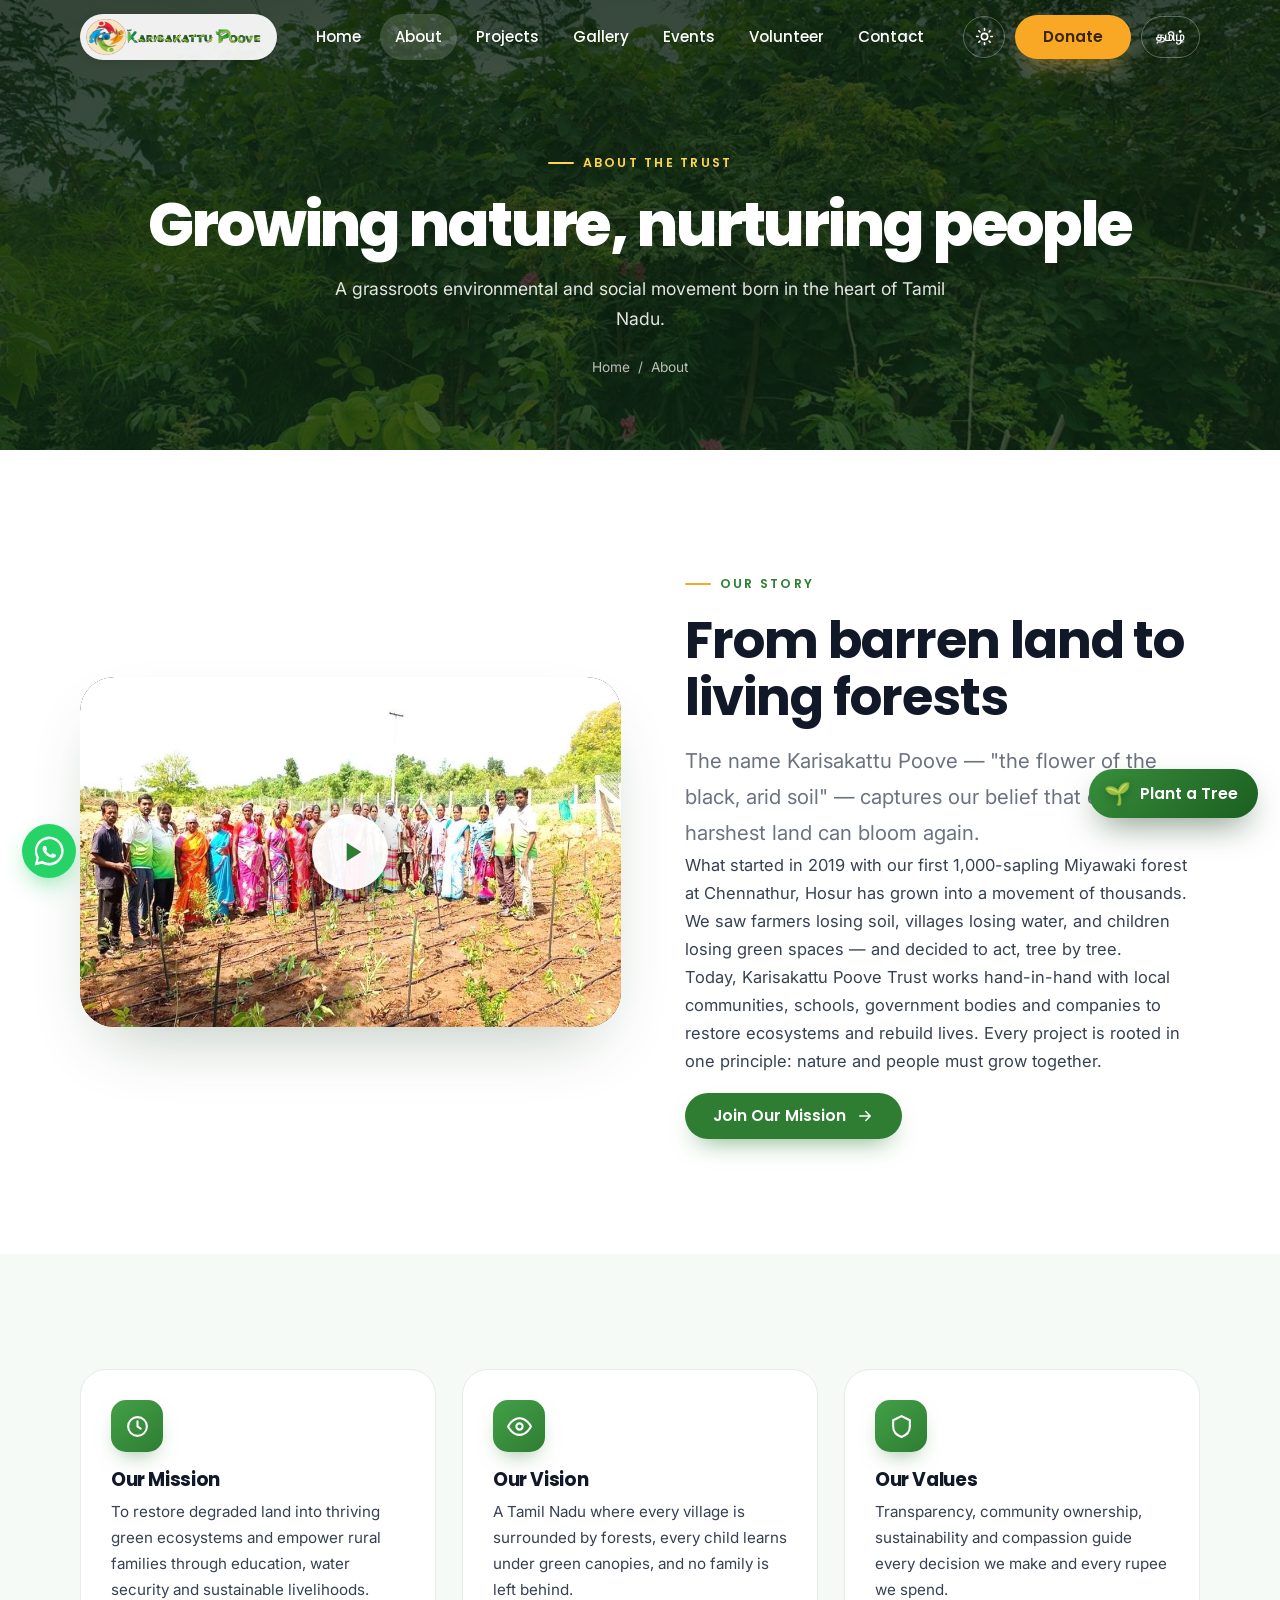
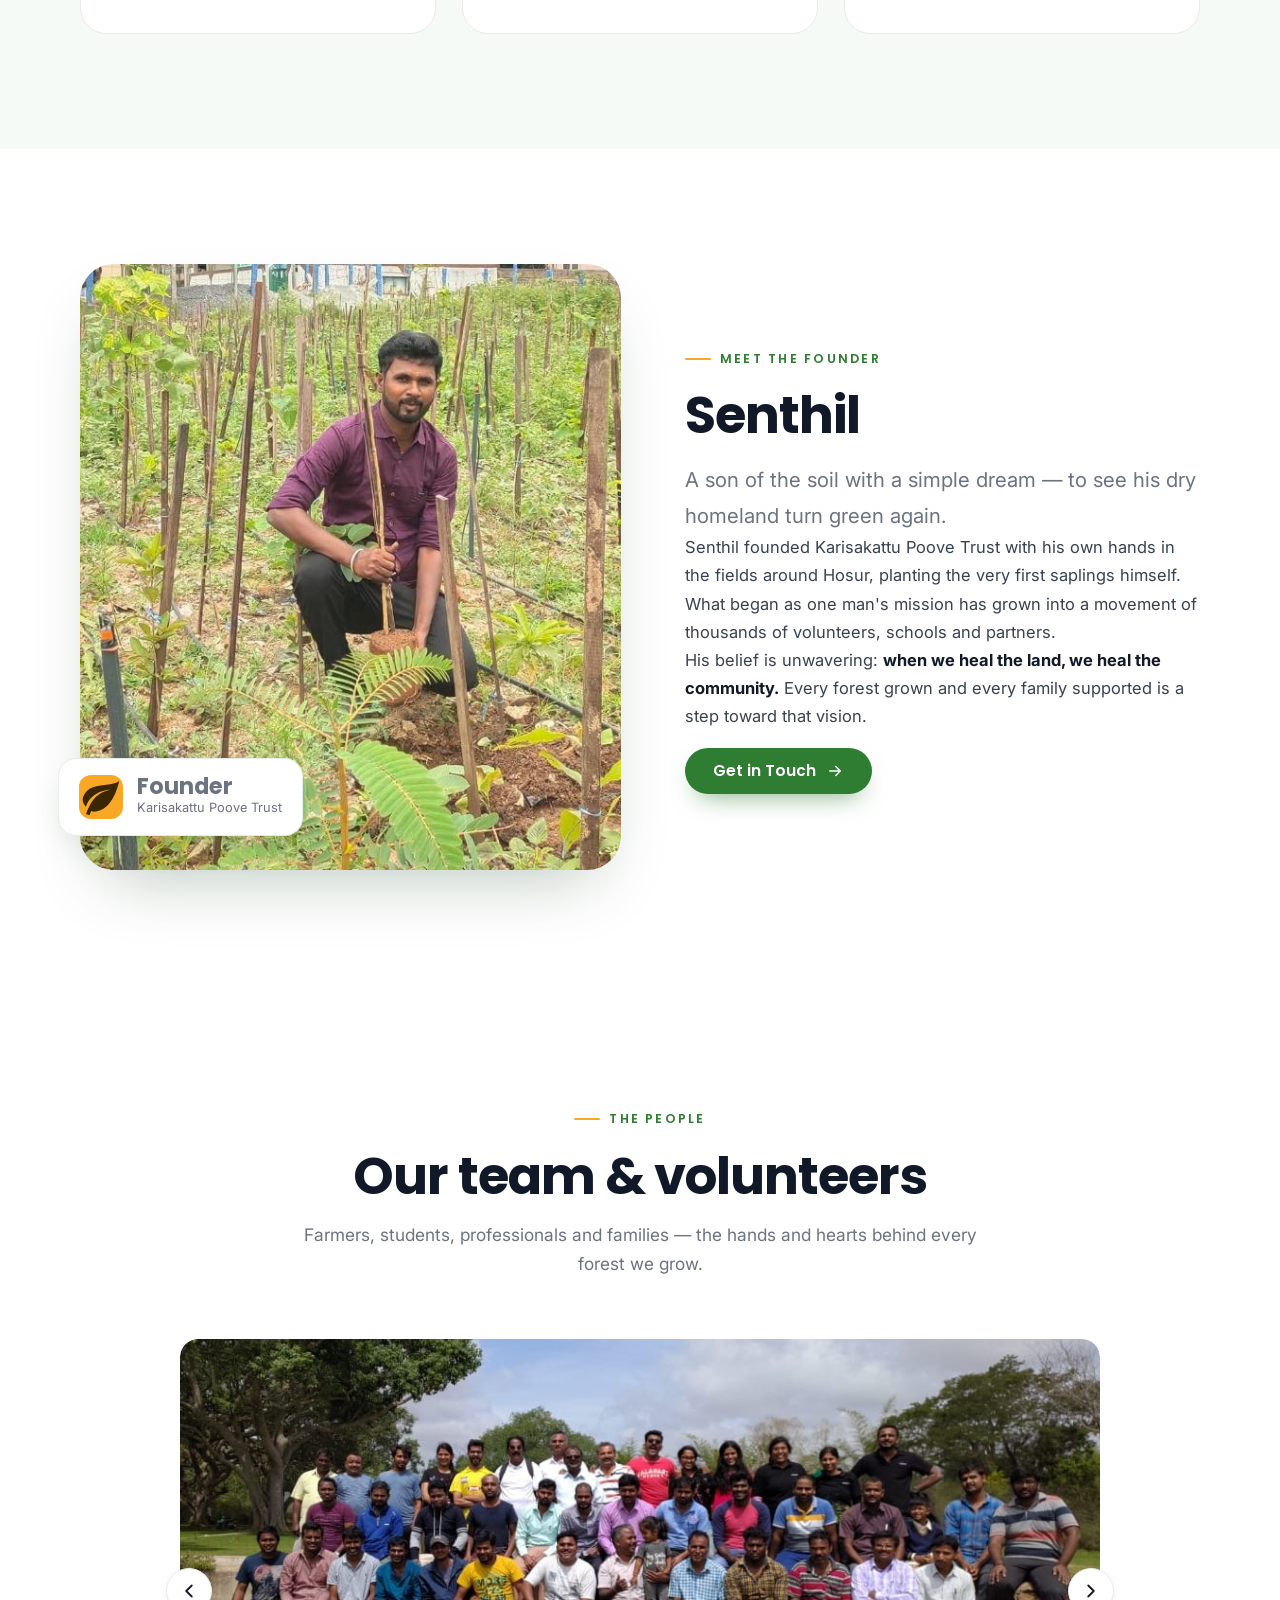
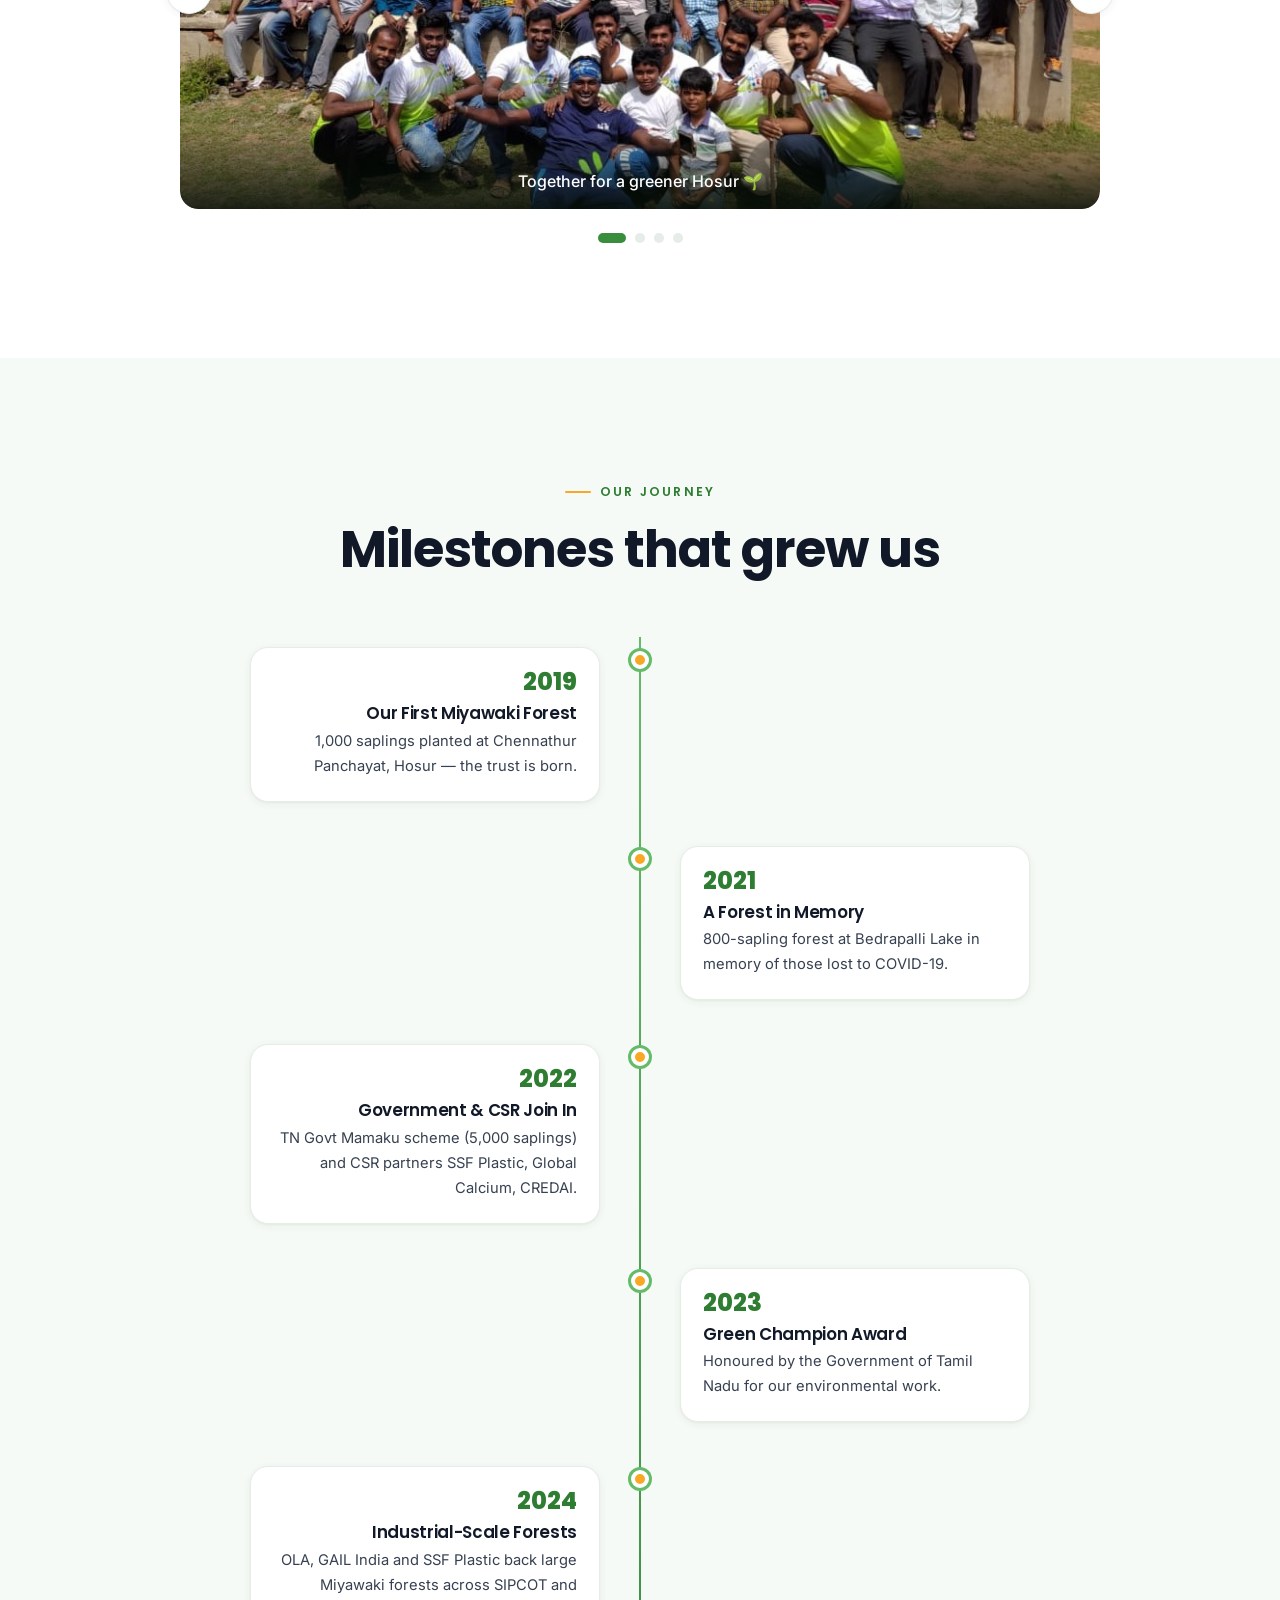
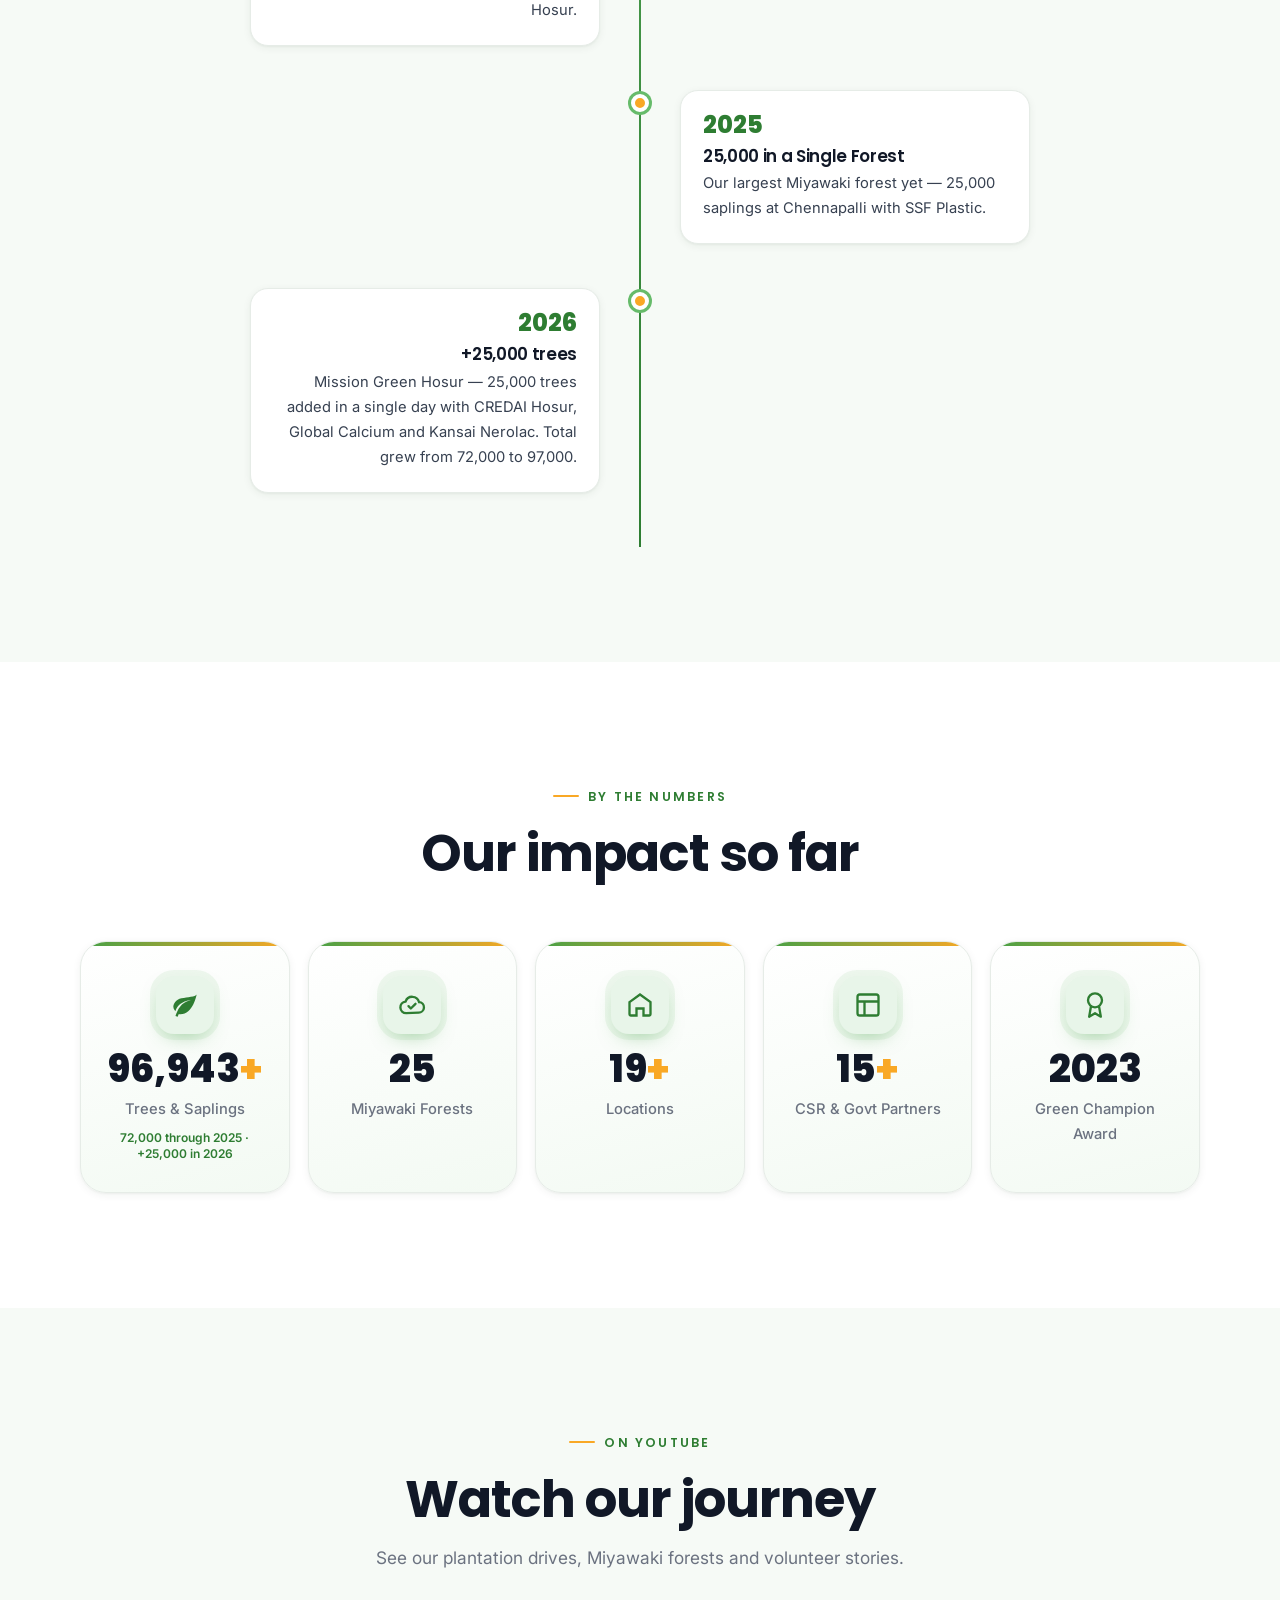
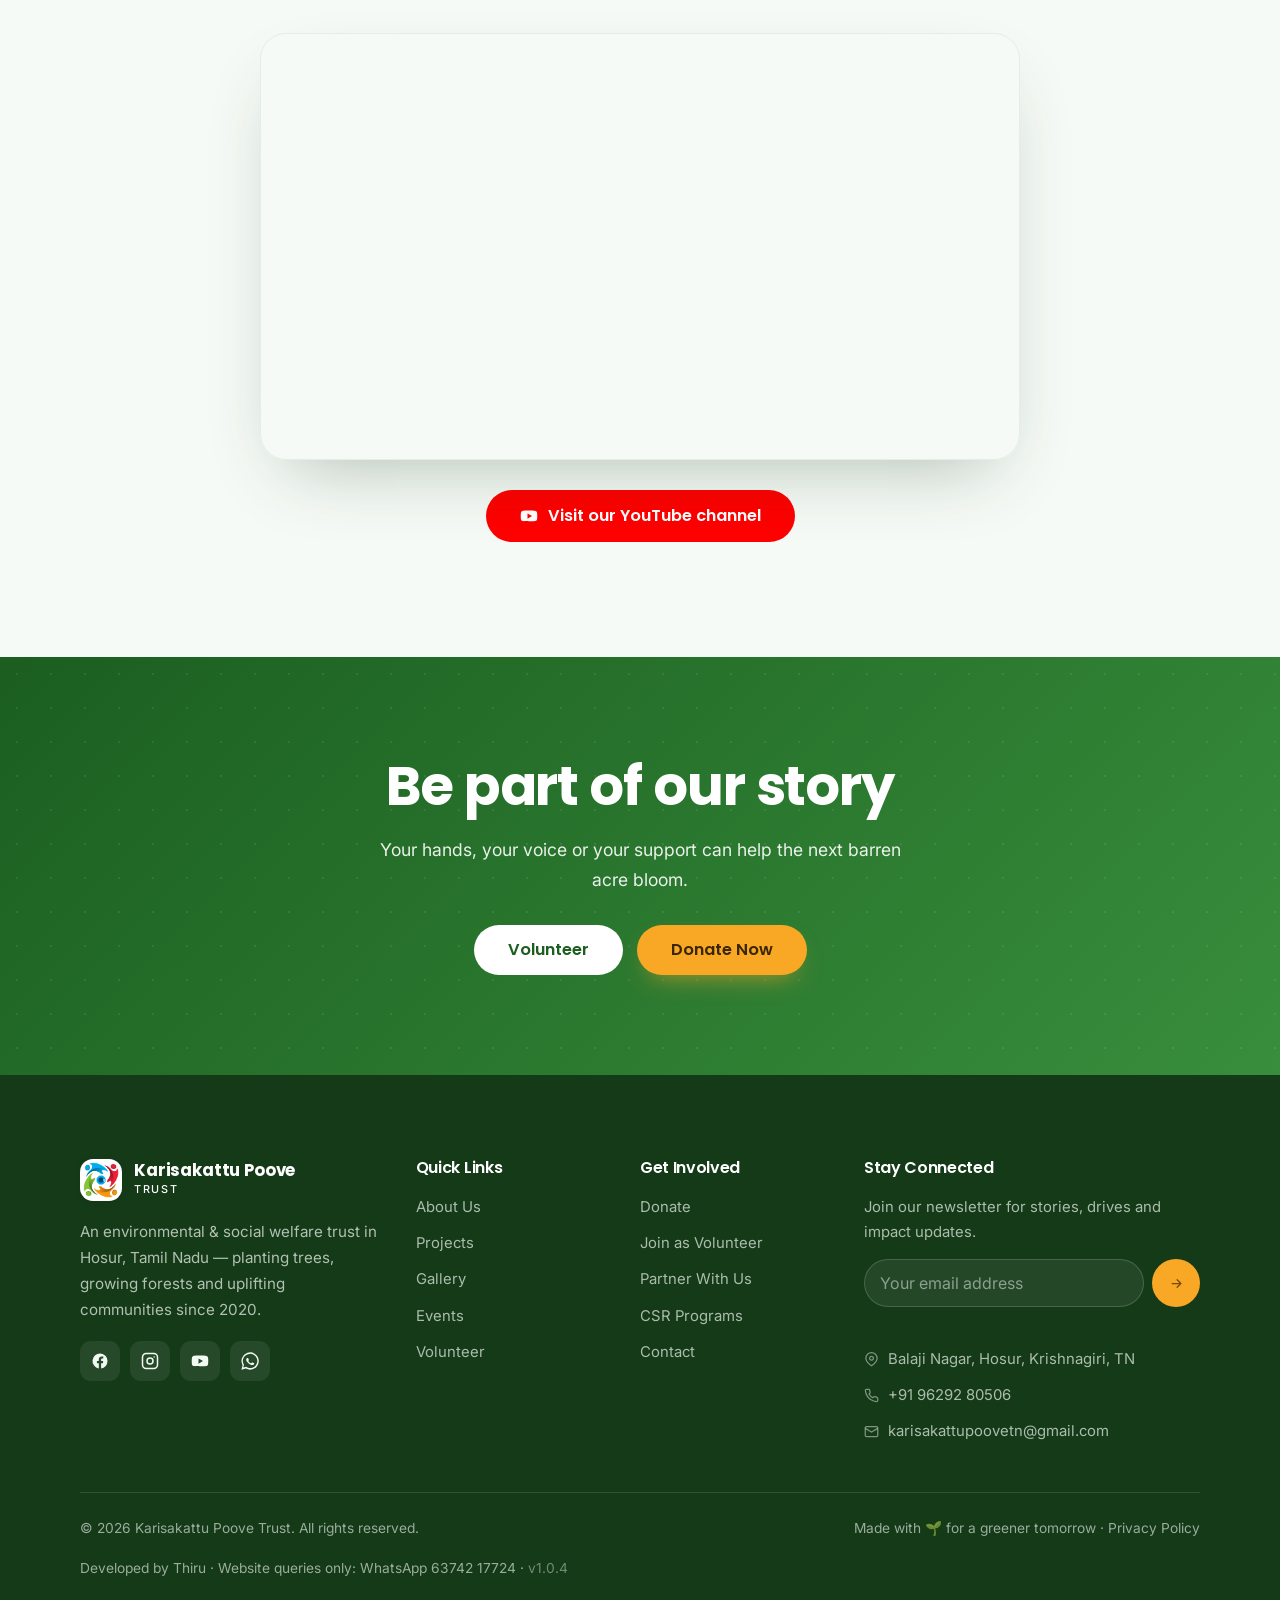
==== commit 6ecf5ec5: "Bump css cache to v126 (keep version monotonic)" ====
--- a/about.html
+++ b/about.html
@@ -33,7 +33,7 @@
 <link rel="icon" type="image/png" sizes="32x32" href="images/favicon-32x32.png">
 <link rel="icon" type="image/png" sizes="16x16" href="images/favicon-16x16.png">
 <link rel="apple-touch-icon" href="images/apple-touch-icon.png">
-<link rel="stylesheet" href="css/style.css?v=125">
+<link rel="stylesheet" href="css/style.css?v=126">
 <style>
   .video-embed{position:relative;width:100%;aspect-ratio:16/9;border-radius:var(--r-lg);overflow:hidden;box-shadow:var(--shadow-lg);border:1px solid var(--line)}
   .video-embed iframe{position:absolute;inset:0;width:100%;height:100%;border:0}
--- a/css/style.css
+++ b/css/style.css
@@ -1110,6 +1110,11 @@
 .spotlight-body{padding:clamp(28px,4vw,46px);display:flex;flex-direction:column;justify-content:center}
 .spotlight-body h2{margin-bottom:14px;font-size:clamp(1.55rem,3vw,2.15rem)}
 .spotlight-body p{margin-bottom:22px;font-size:1.05rem}
+.spotlight-stats{display:flex;flex-wrap:wrap;gap:clamp(22px,4vw,44px);margin:0 0 24px}
+.spotlight-stats .ss{display:flex;flex-direction:column}
+.spotlight-stats b{font-family:var(--ff-display);font-weight:800;font-size:clamp(1.6rem,3vw,2.15rem);line-height:1;color:var(--green-700);font-variant-numeric:tabular-nums}
+[data-theme="dark"] .spotlight-stats b{color:var(--green-400)}
+.spotlight-stats span{margin-top:5px;font-size:.84rem;color:var(--muted);letter-spacing:.01em}
 @media (max-width:800px){
   .spotlight{grid-template-columns:1fr}
   .spotlight-media img{aspect-ratio:16/10;min-height:0}
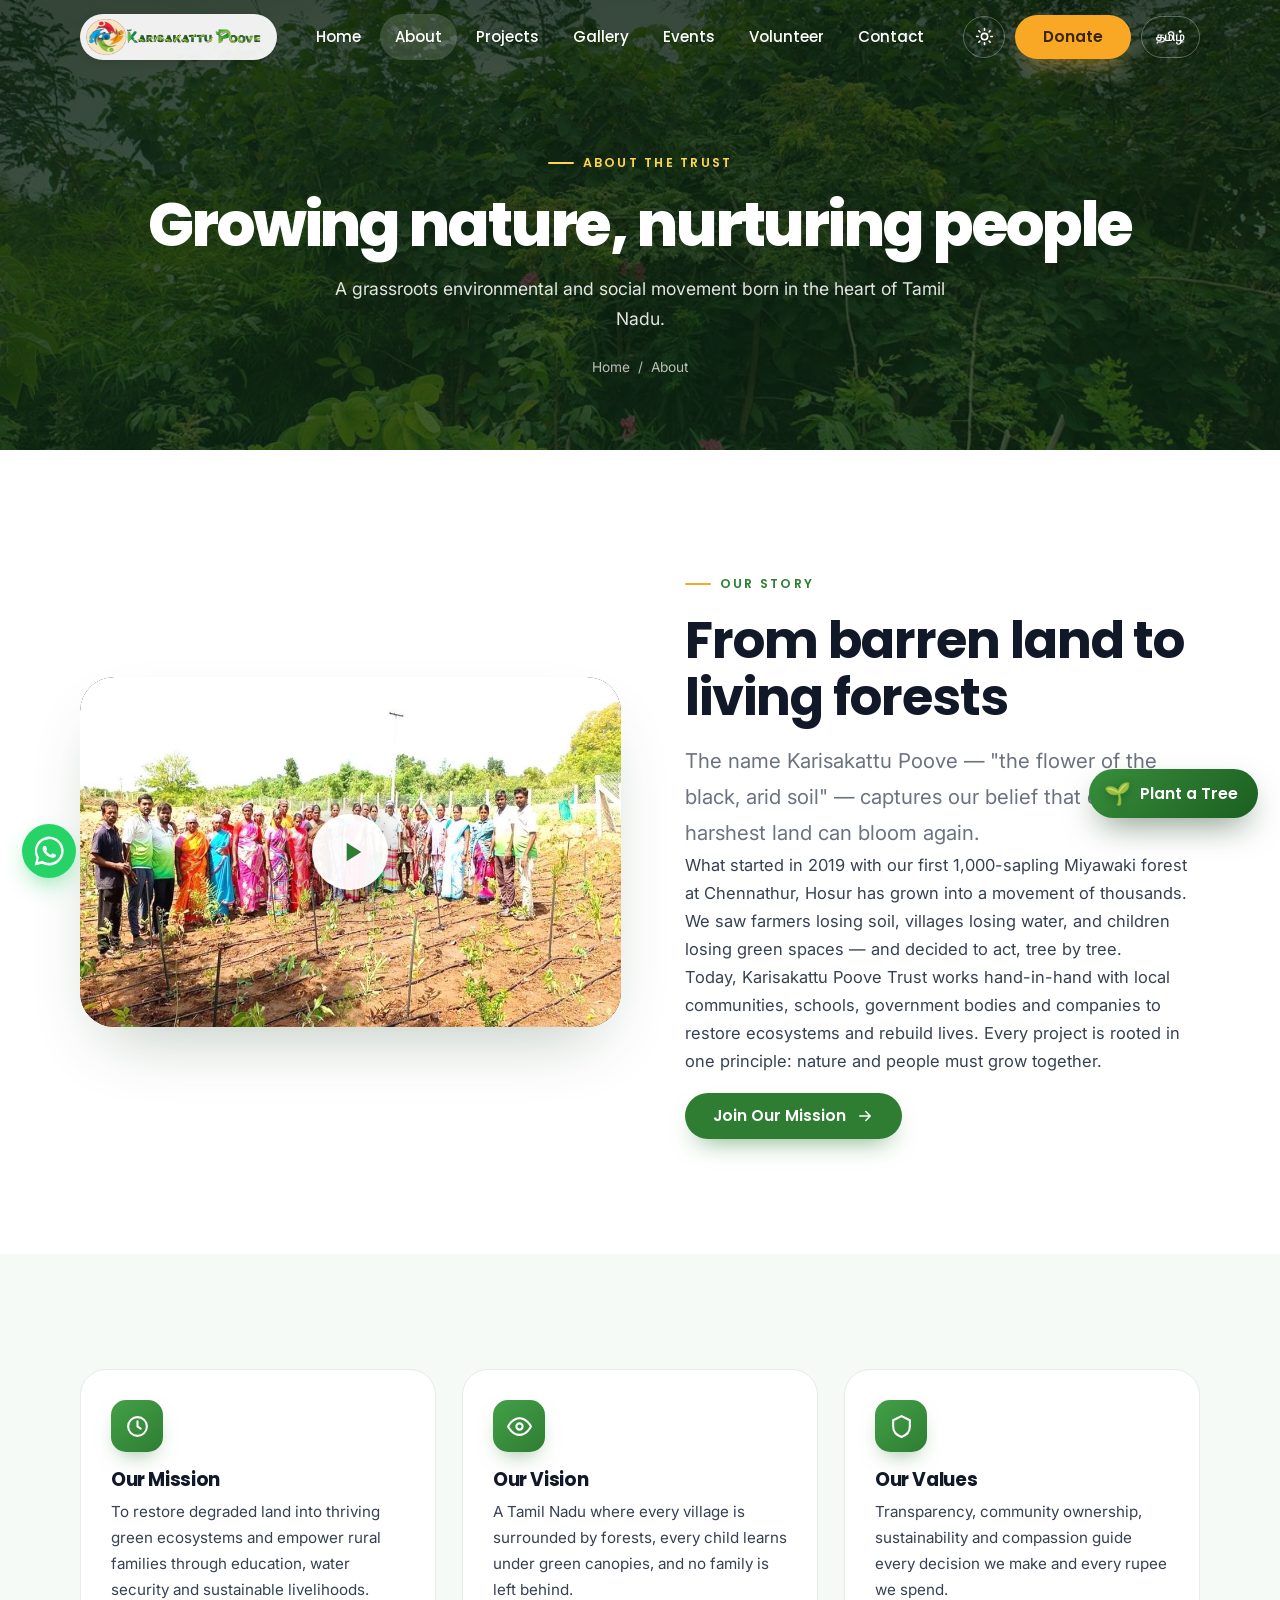
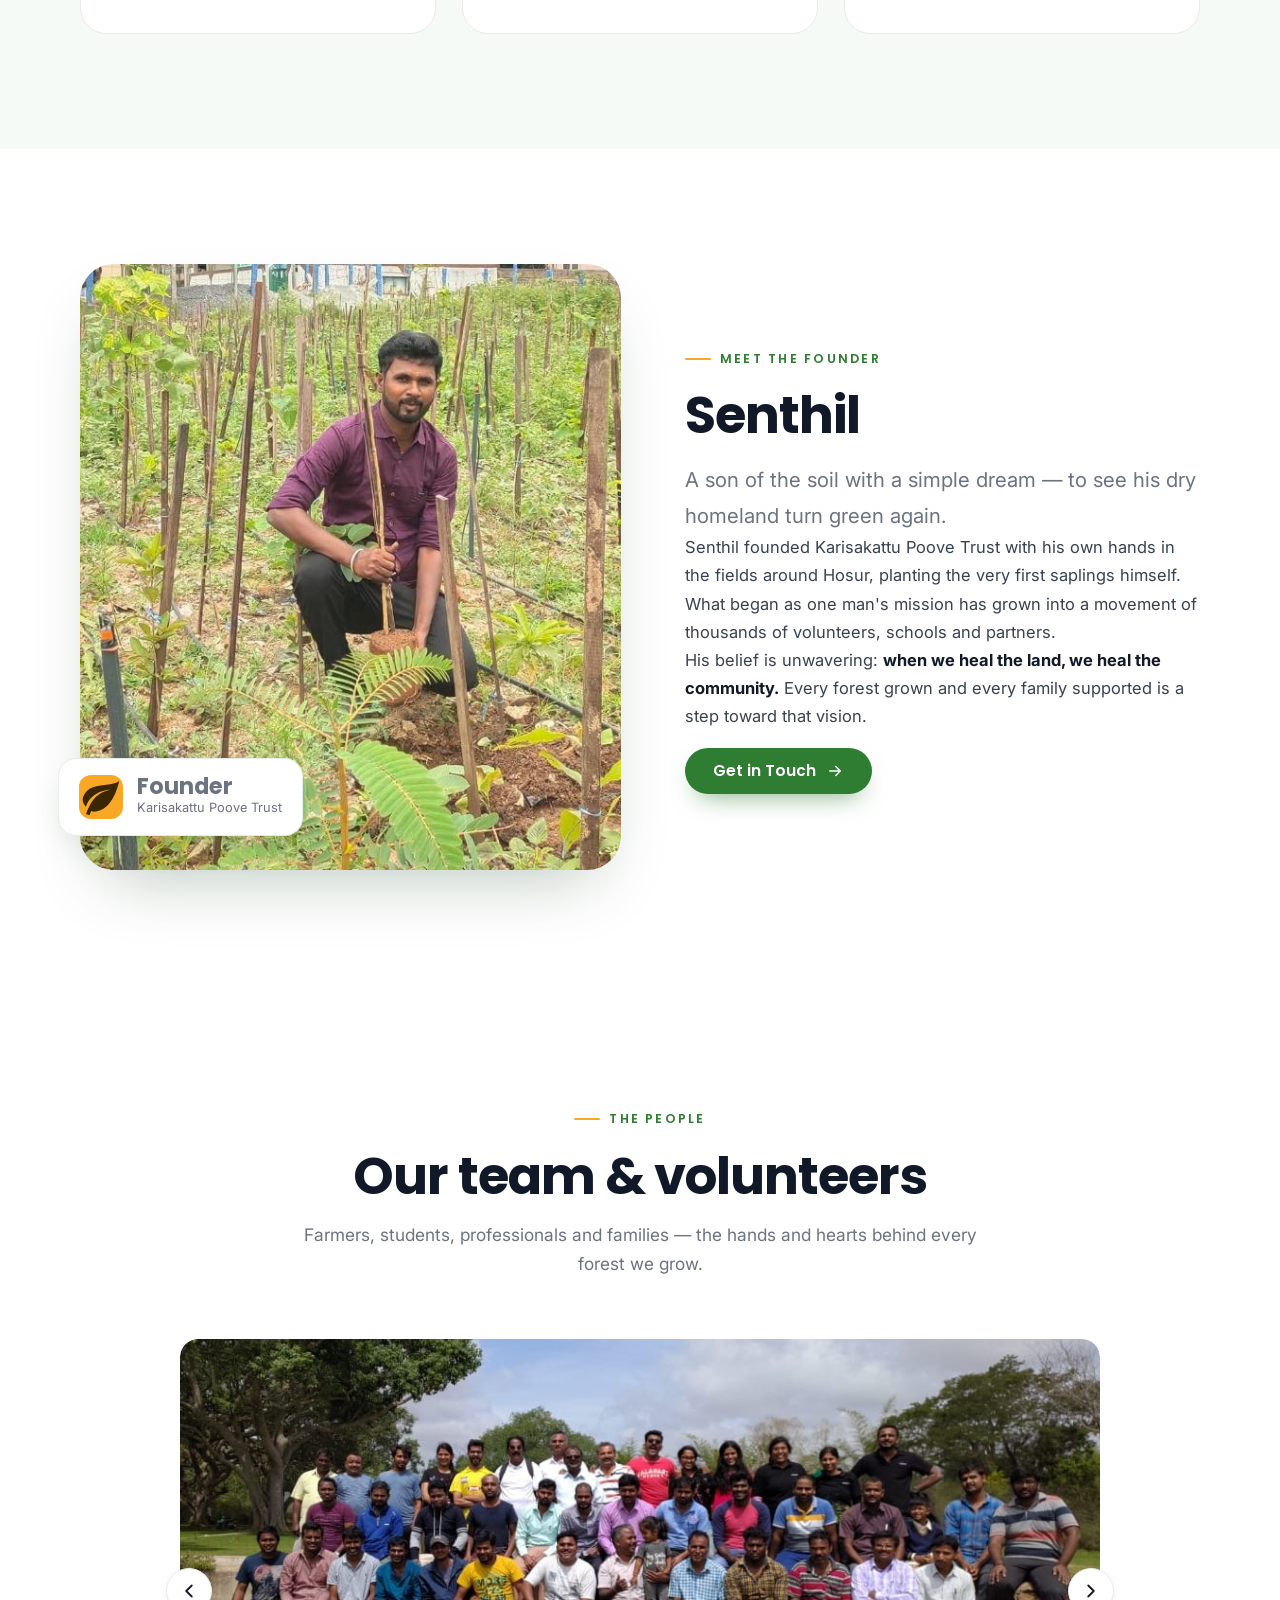
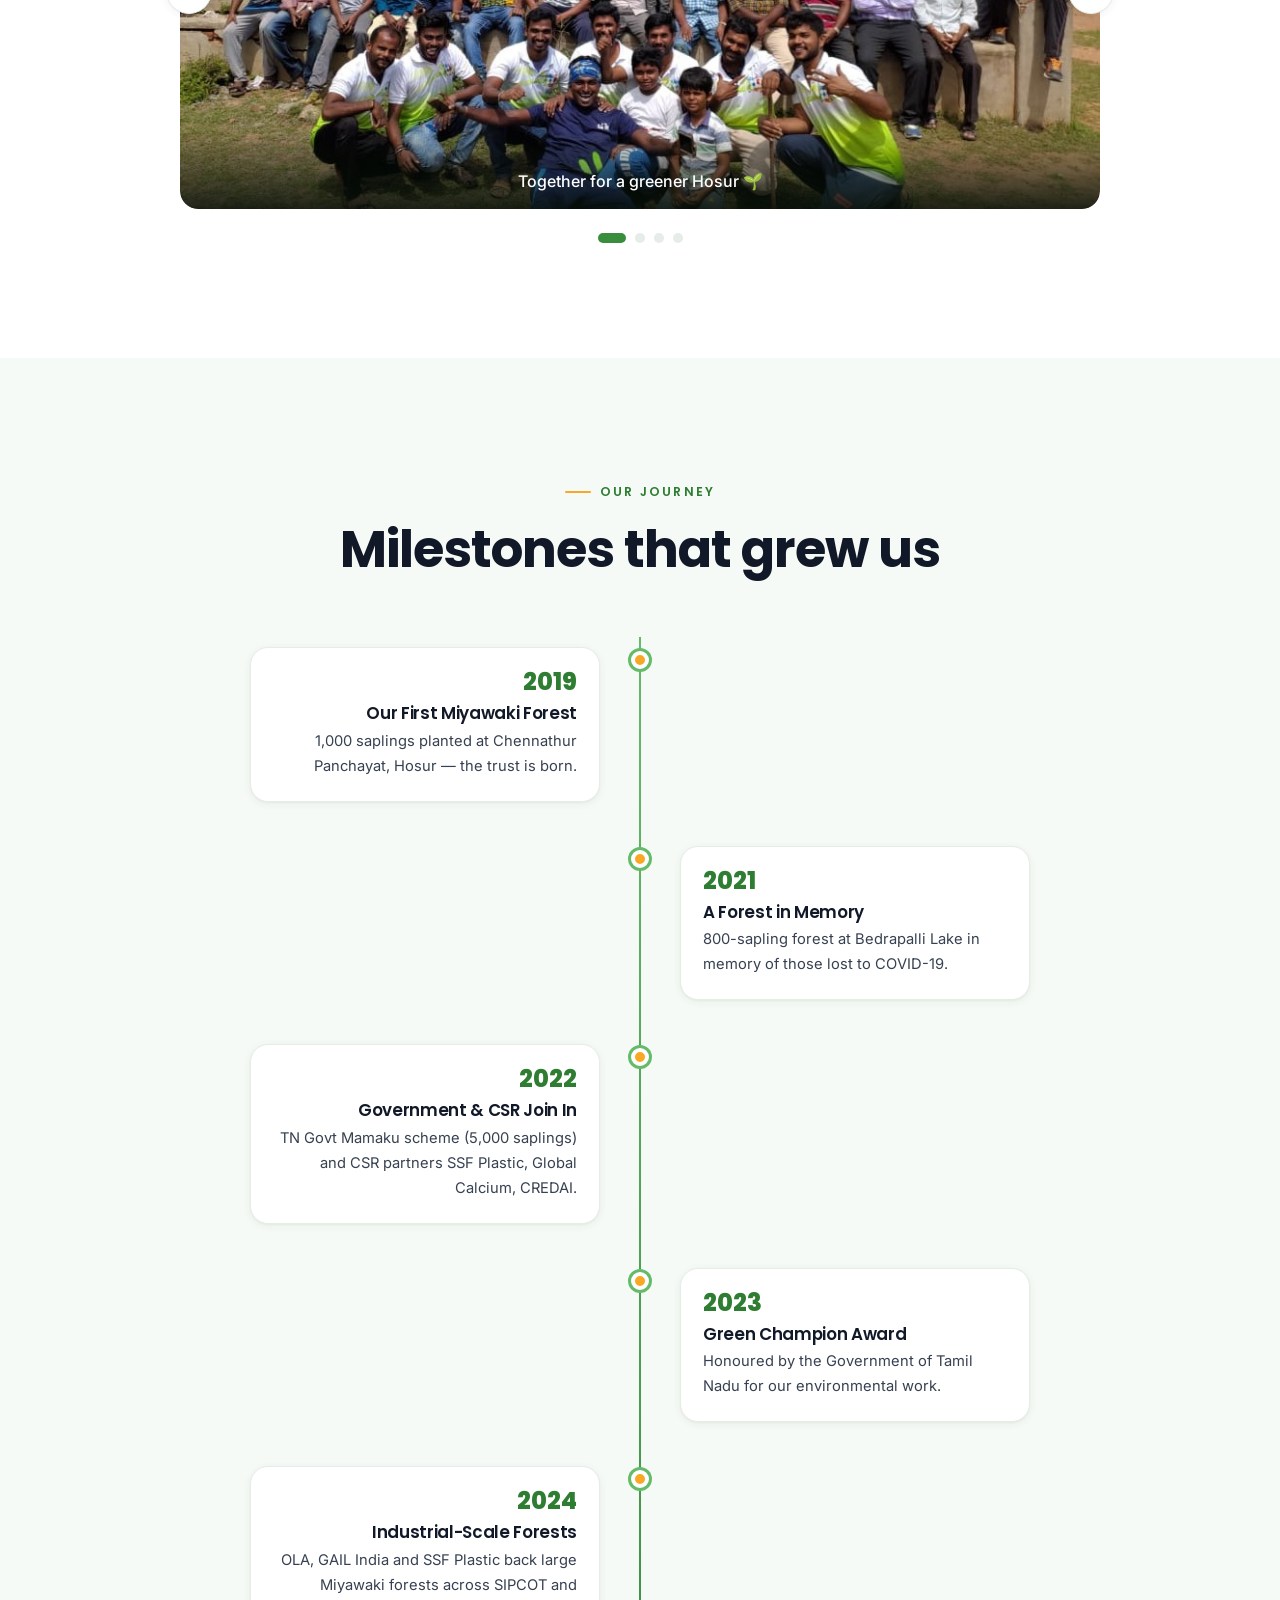
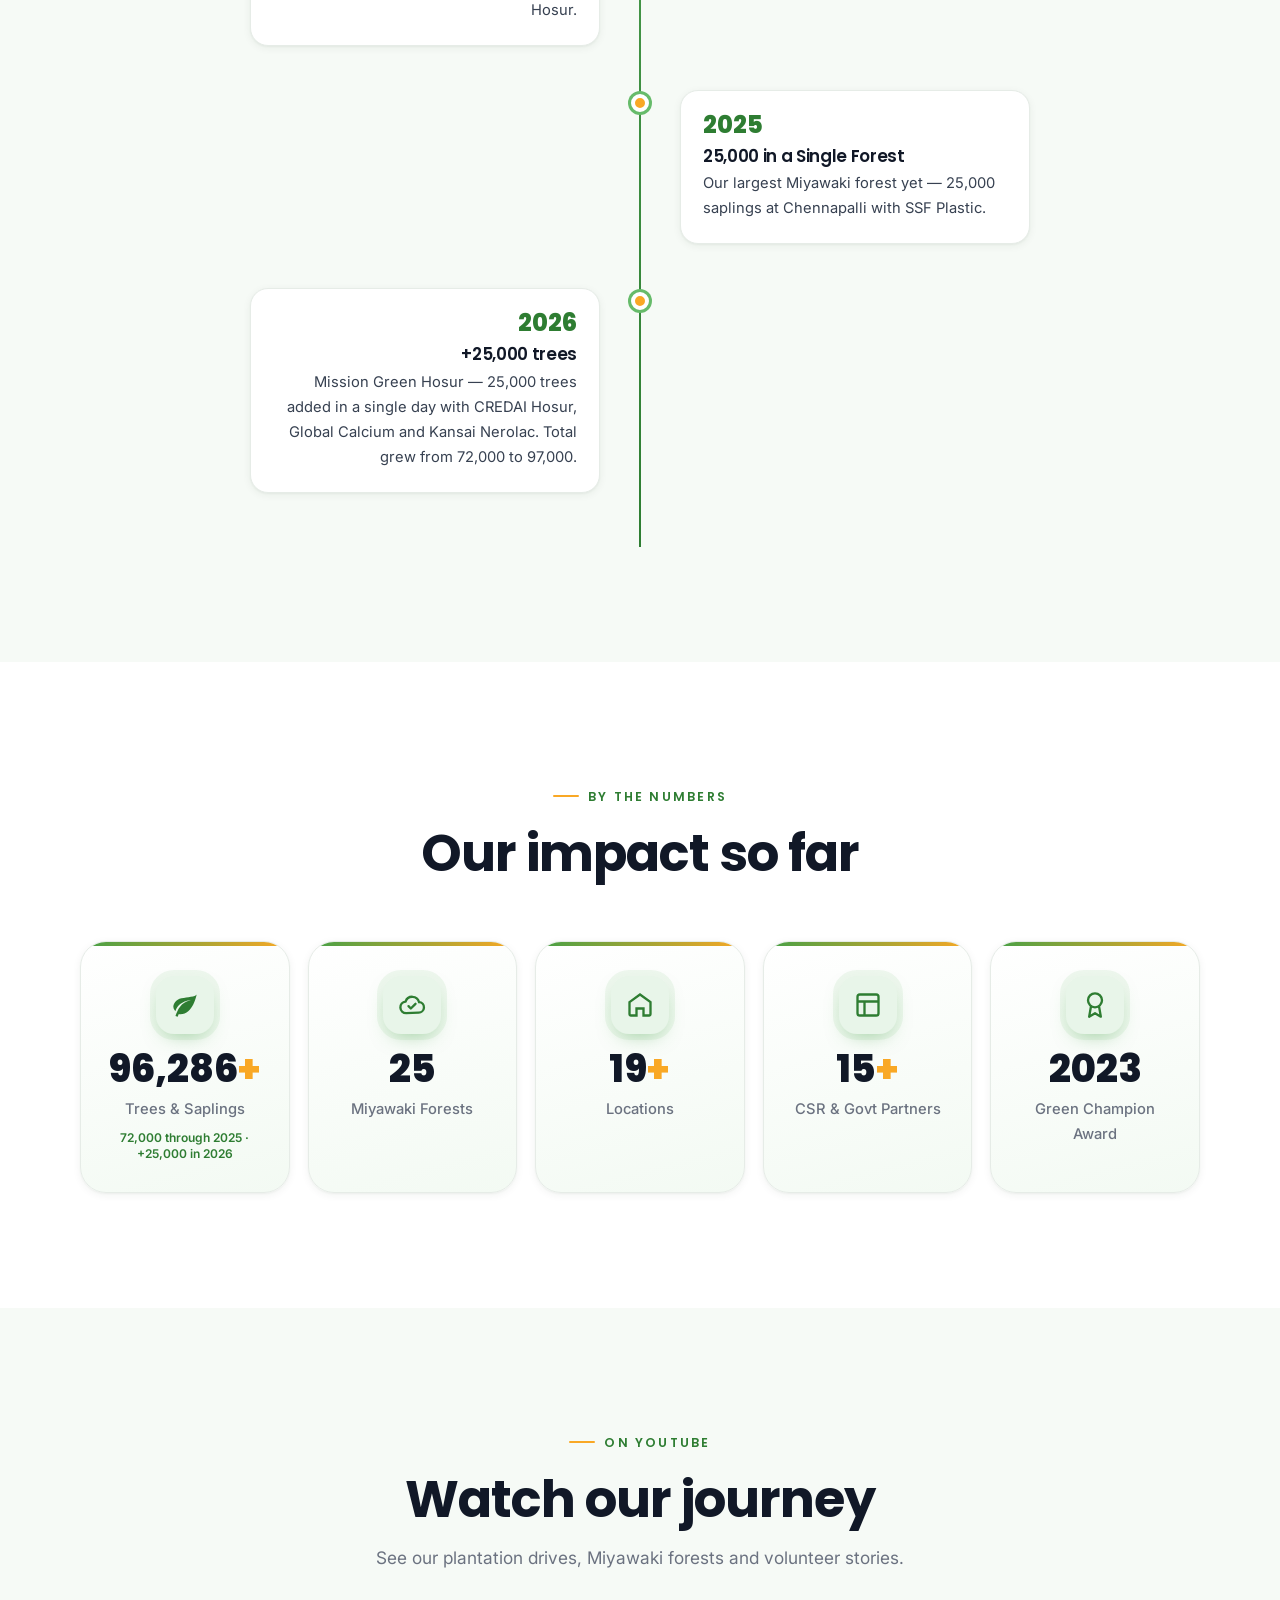
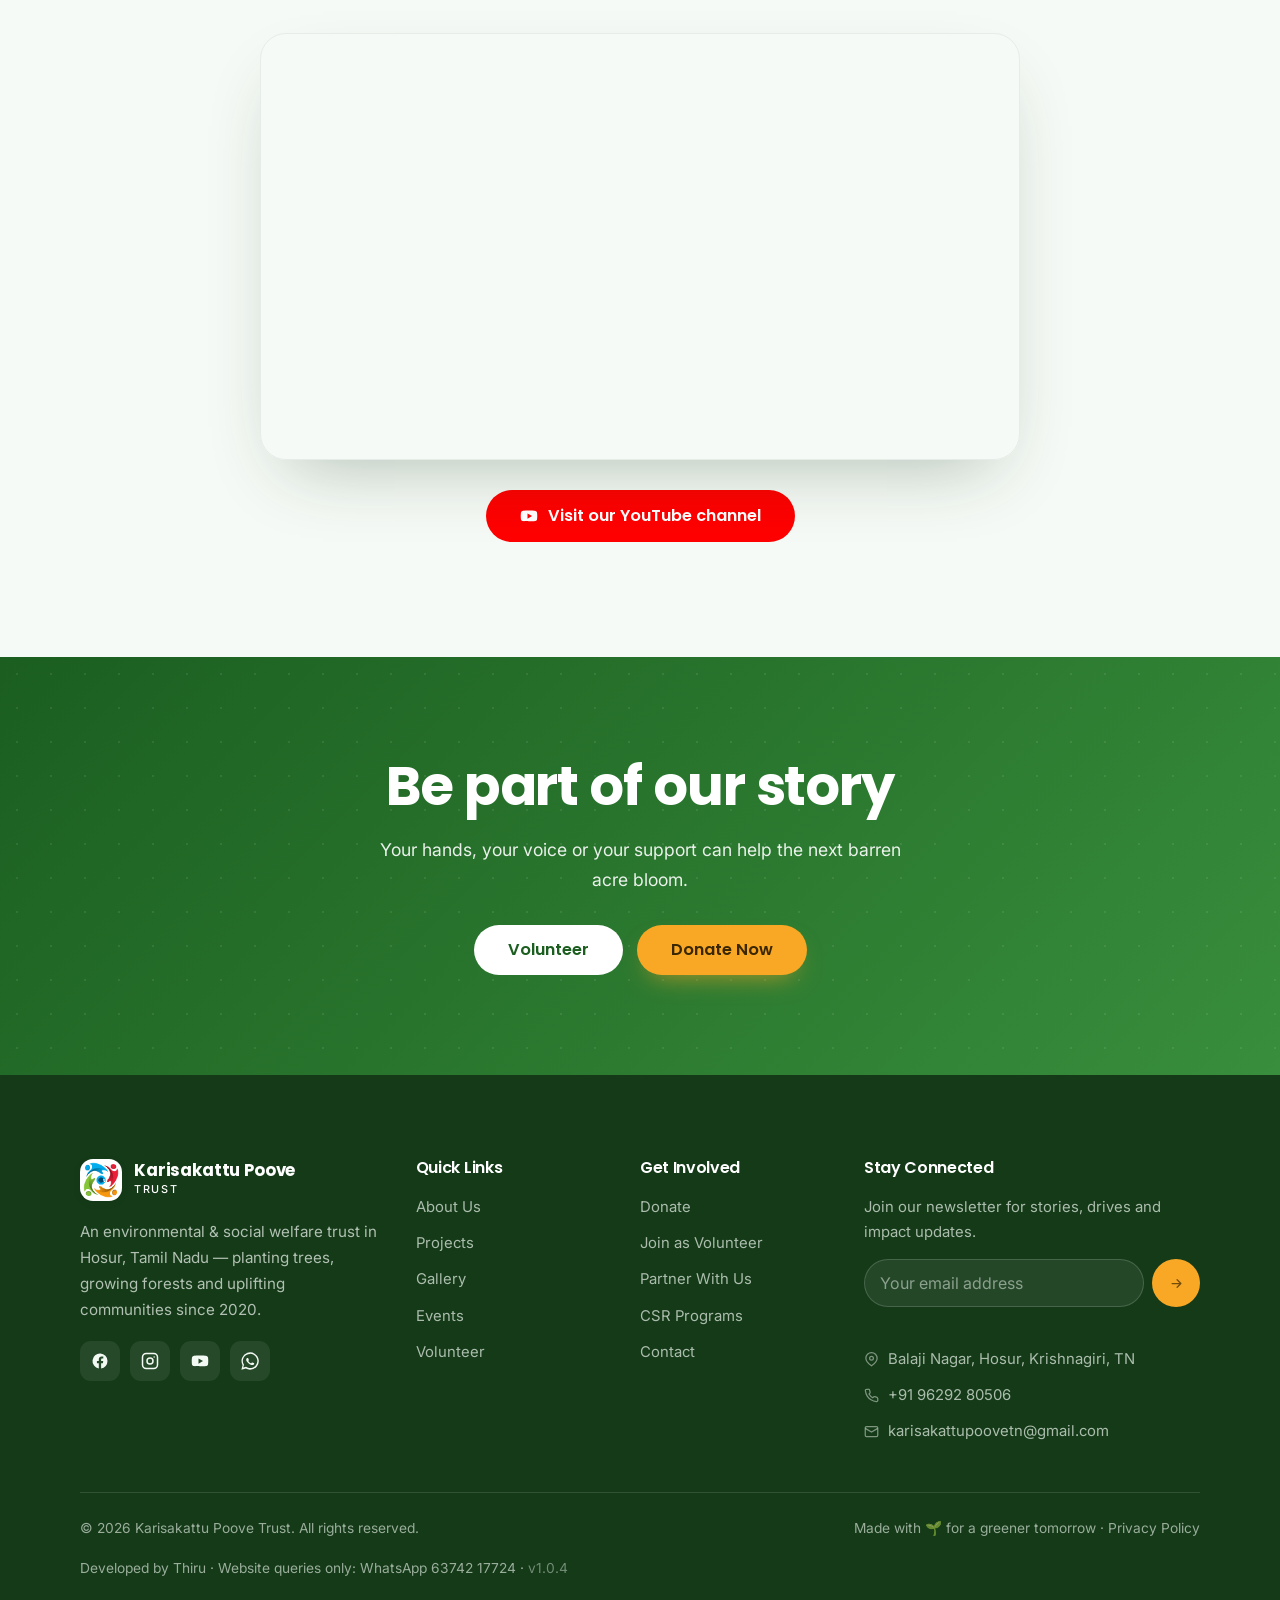
==== commit a11d6848: "Donate: lower minimum to ₹10 (temp for testing); point EVENTS_API at new deployment - Min online don" ====
--- a/about.html
+++ b/about.html
@@ -234,7 +234,7 @@
 <script src="js/footer.js?v=1.0.4"></script>
 <script src="js/config.js"></script>
 <script src="js/script.js"></script>
-<script src="js/tree-donate.js?v=2"></script>
+<script src="js/tree-donate.js?v=3"></script>
 <script src="js/i18n.js"></script>
 <script>
 (function () {
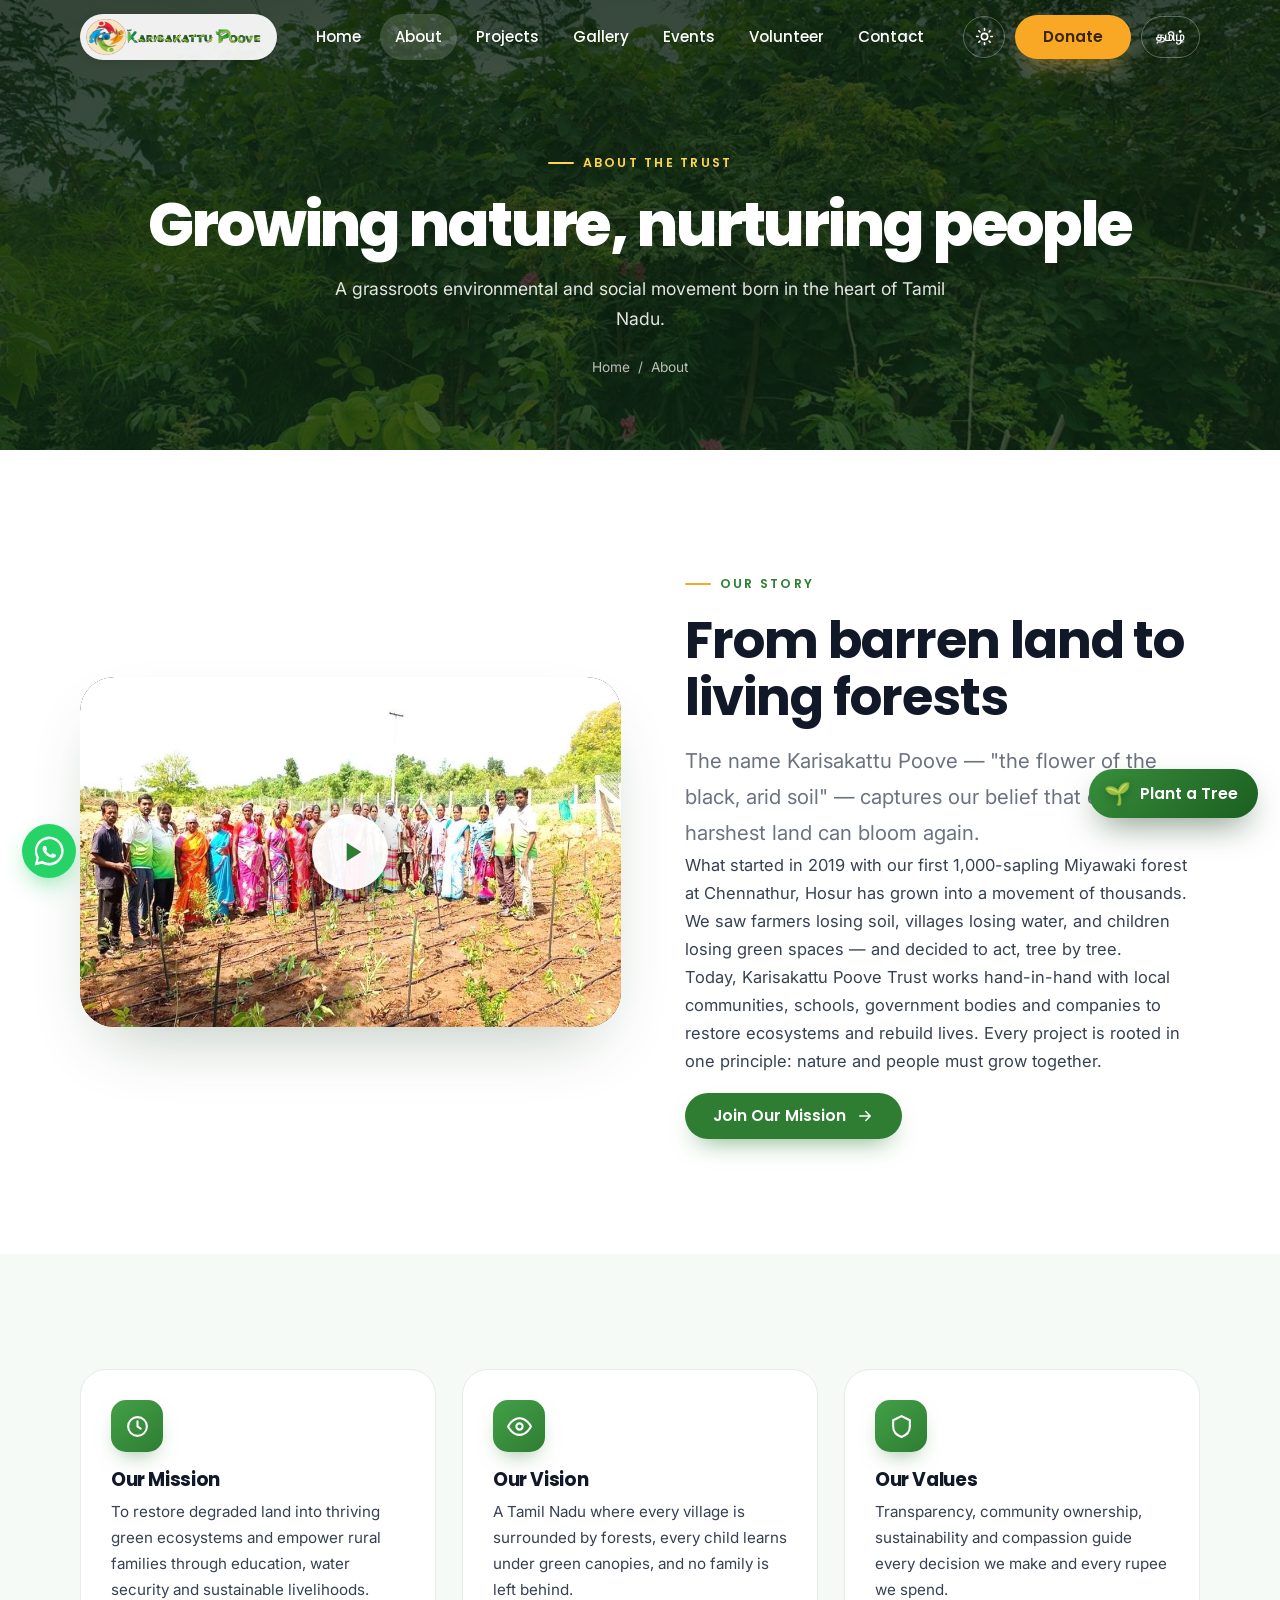
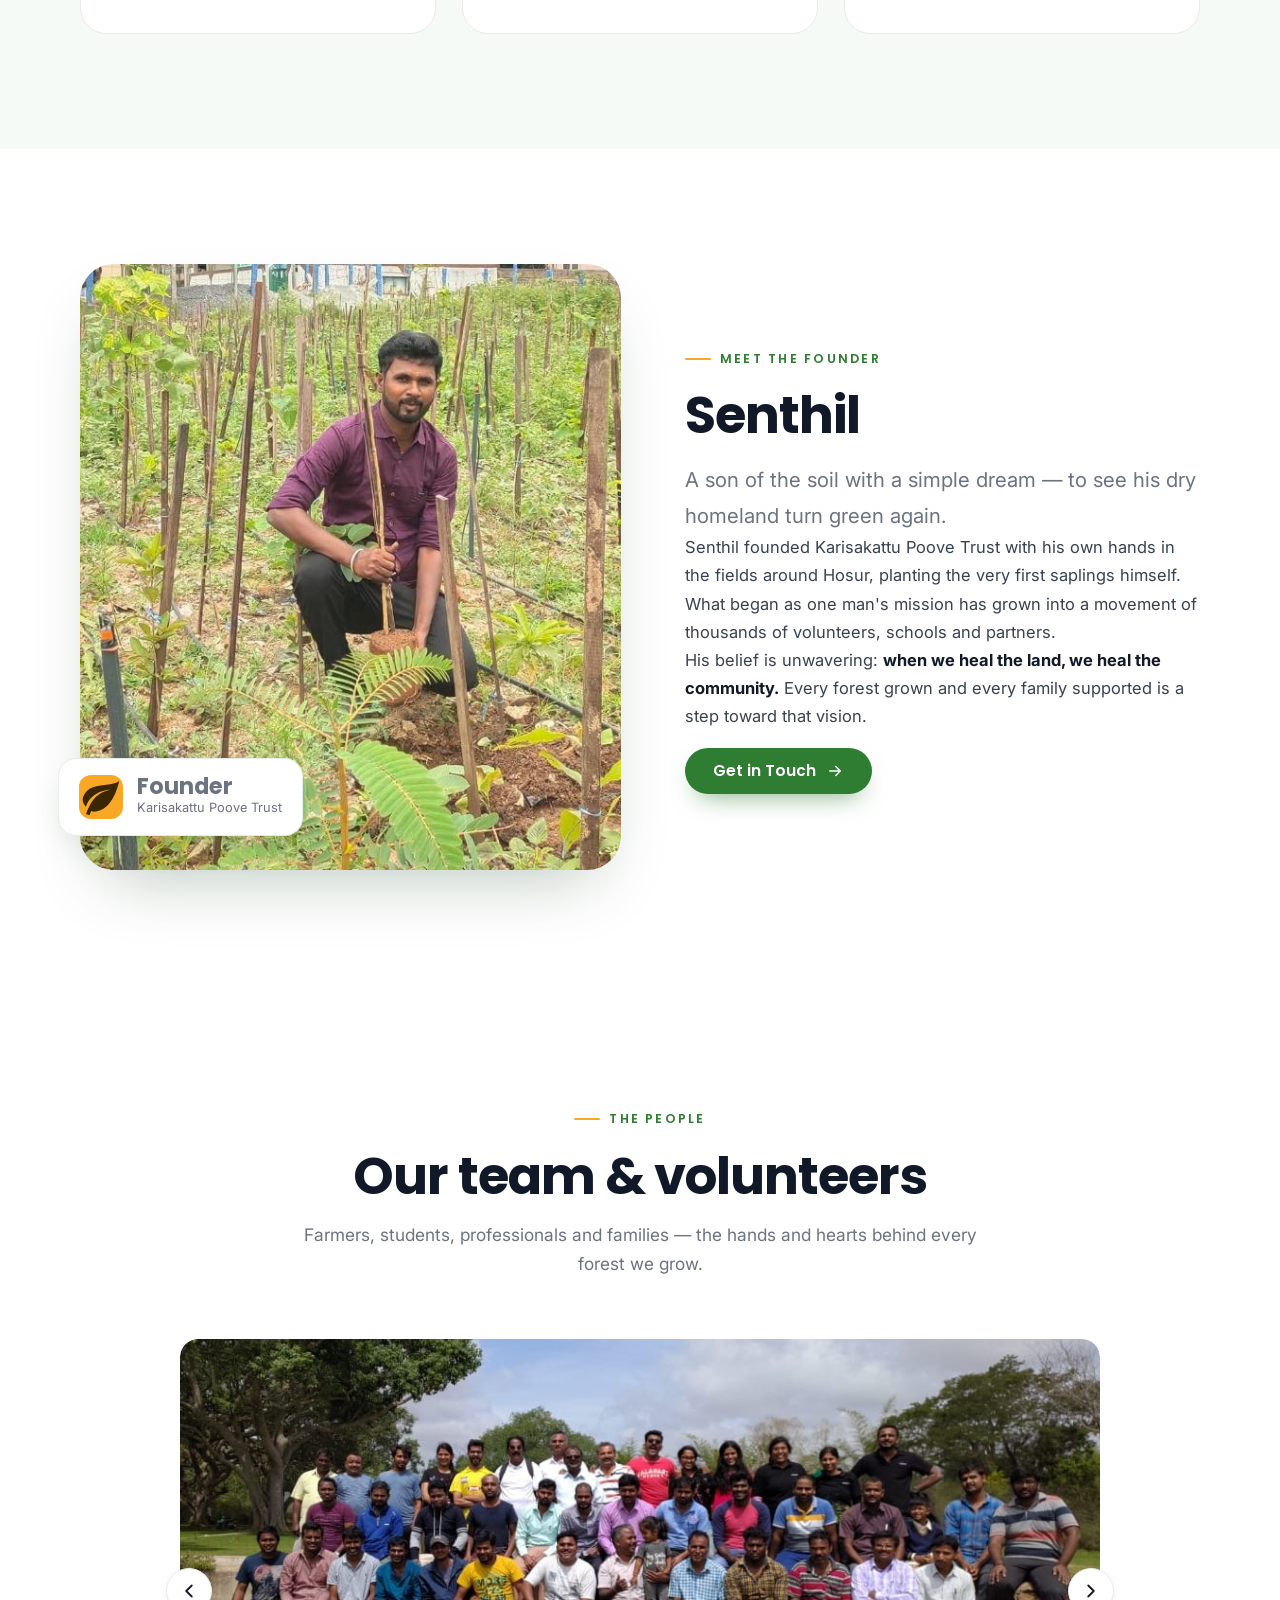
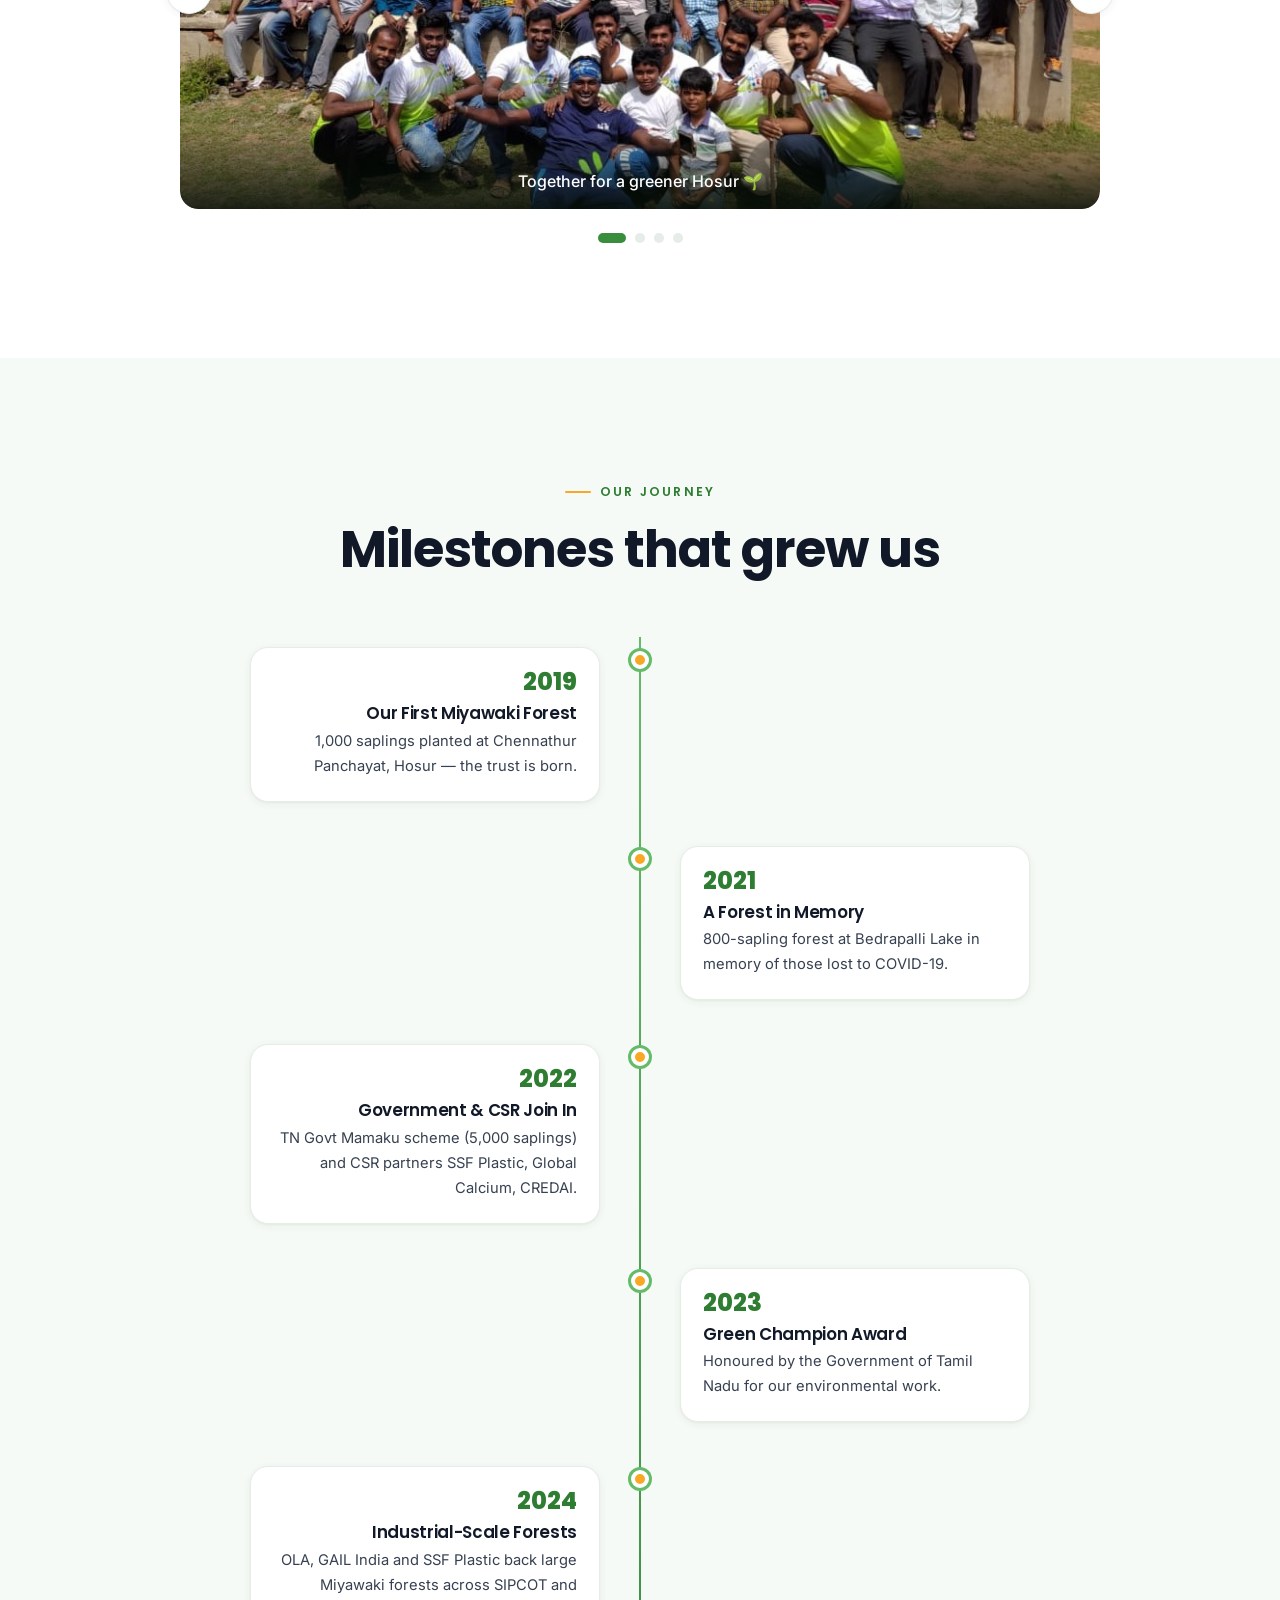
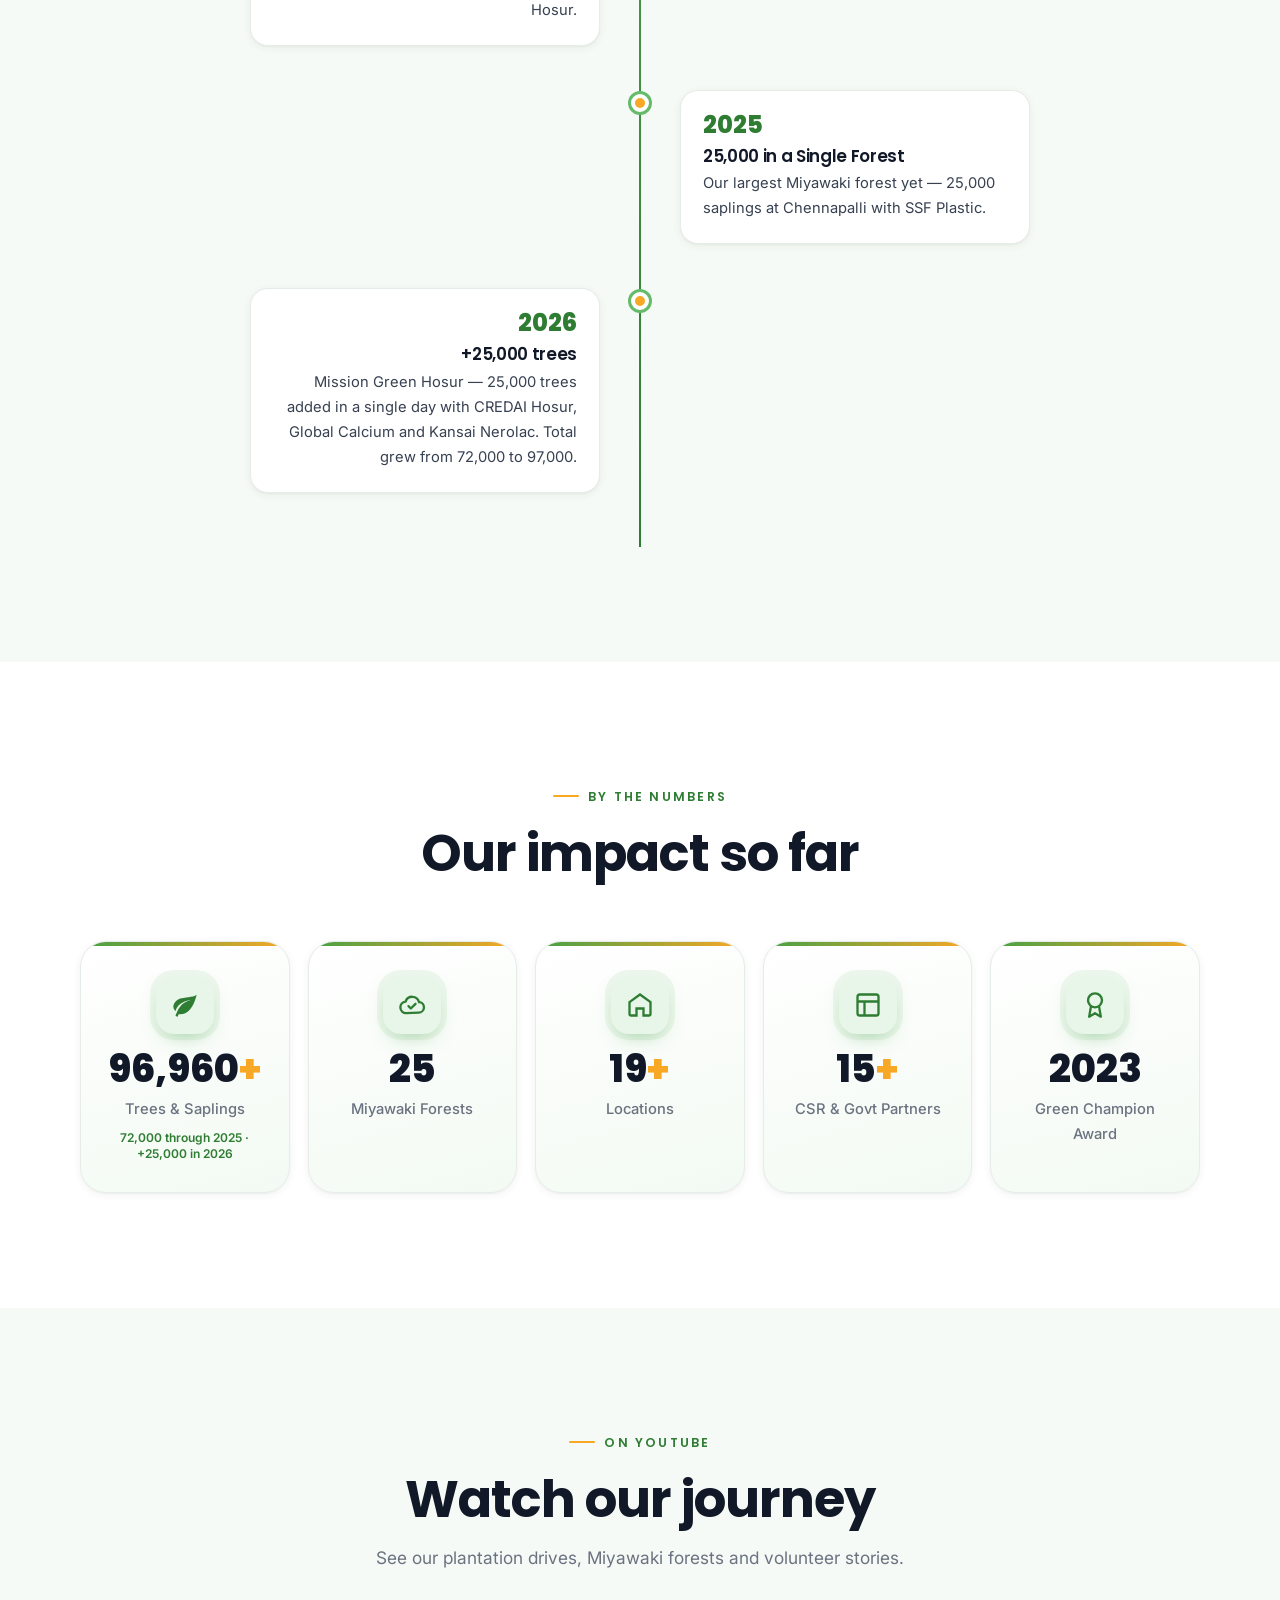
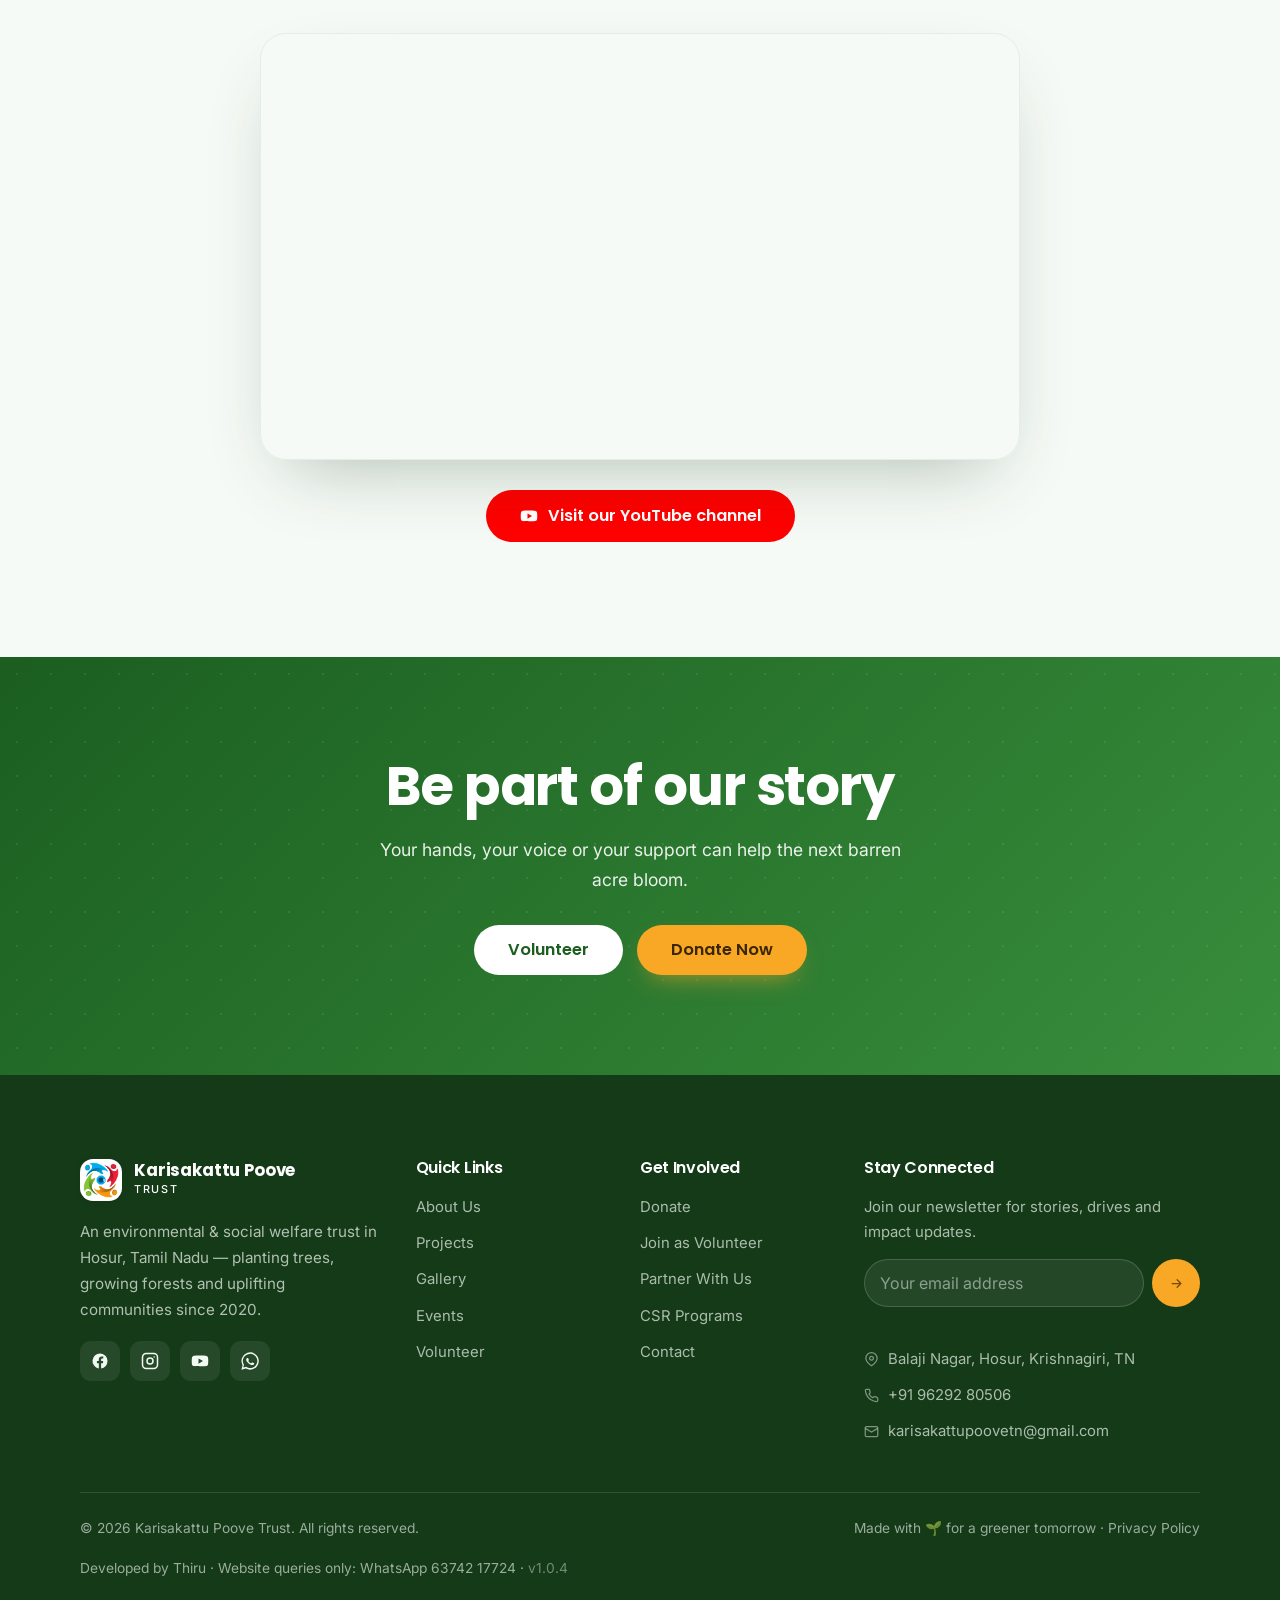
==== commit c32ac21e: "Donate: make phone required (needed for WhatsApp receipt) Phone was optional, so donors who skipped " ====
--- a/about.html
+++ b/about.html
@@ -234,7 +234,7 @@
 <script src="js/footer.js?v=1.0.4"></script>
 <script src="js/config.js"></script>
 <script src="js/script.js"></script>
-<script src="js/tree-donate.js?v=3"></script>
+<script src="js/tree-donate.js?v=4"></script>
 <script src="js/i18n.js"></script>
 <script>
 (function () {
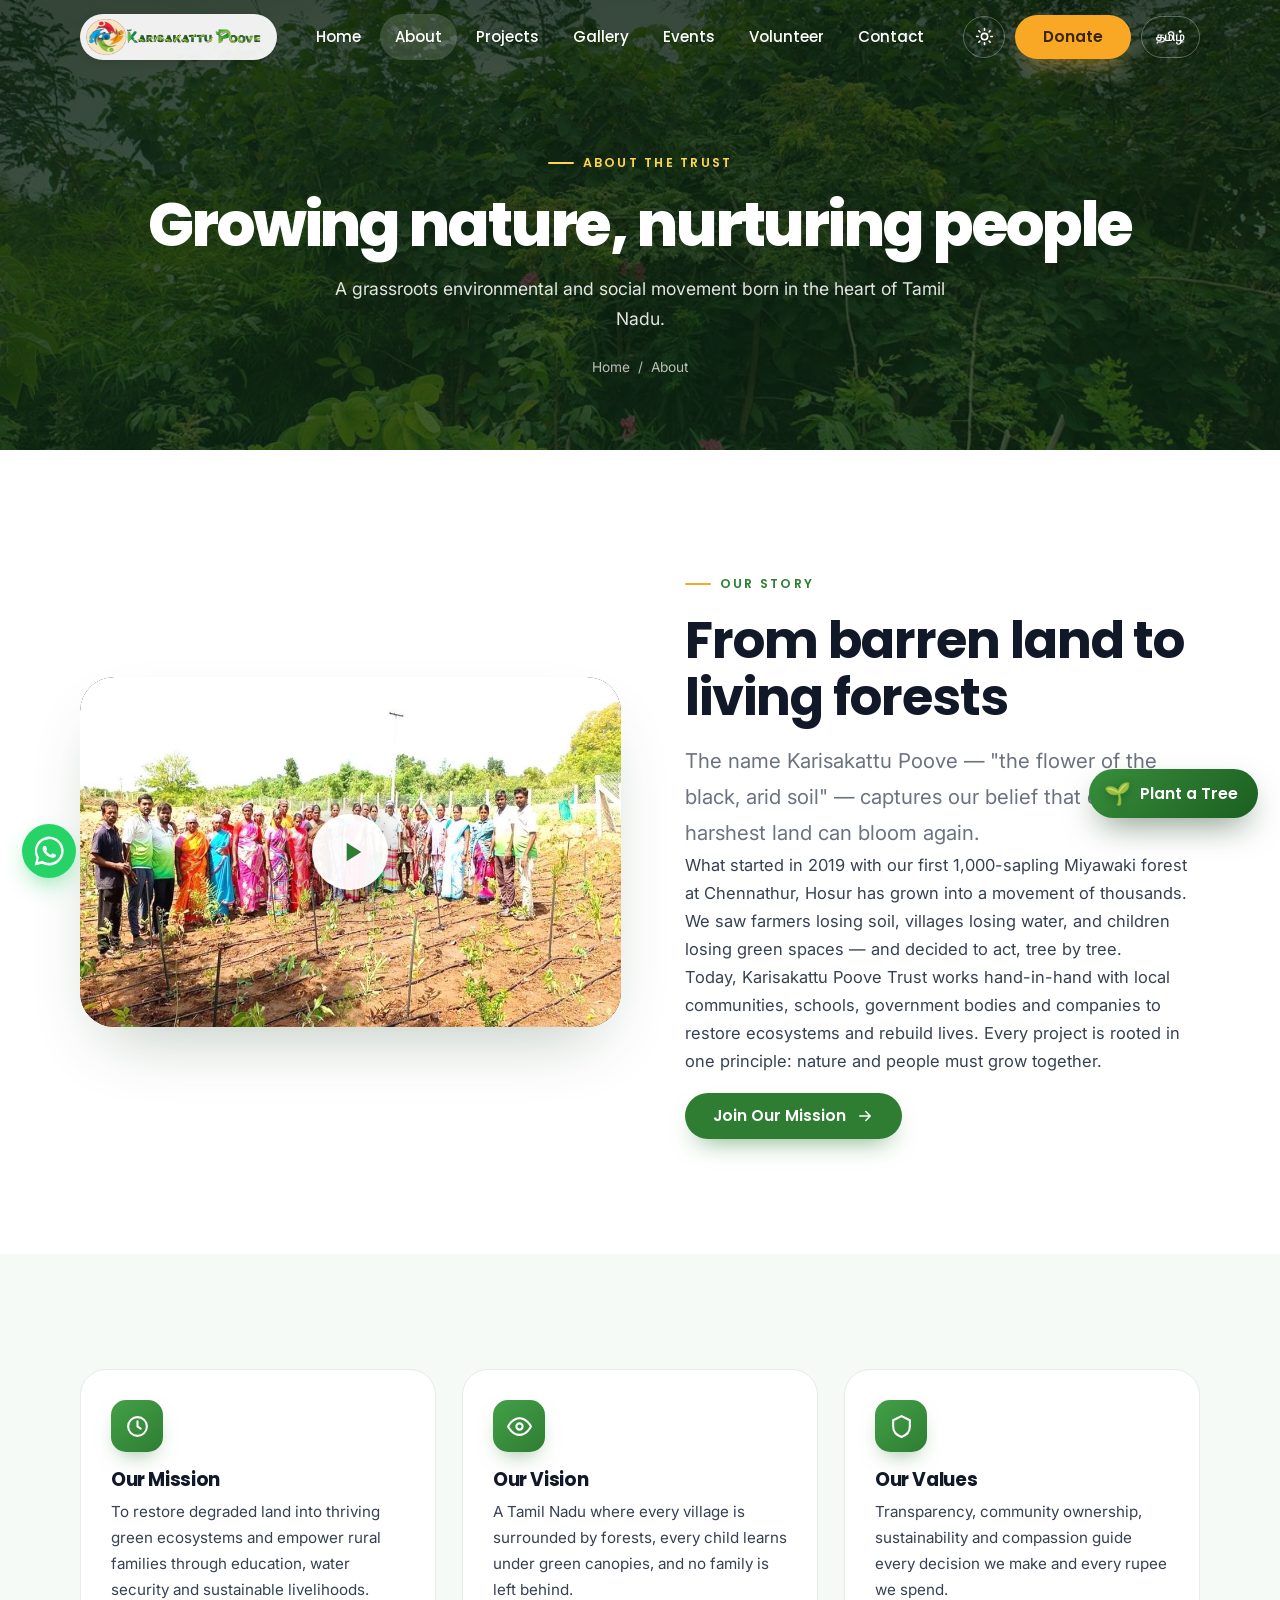
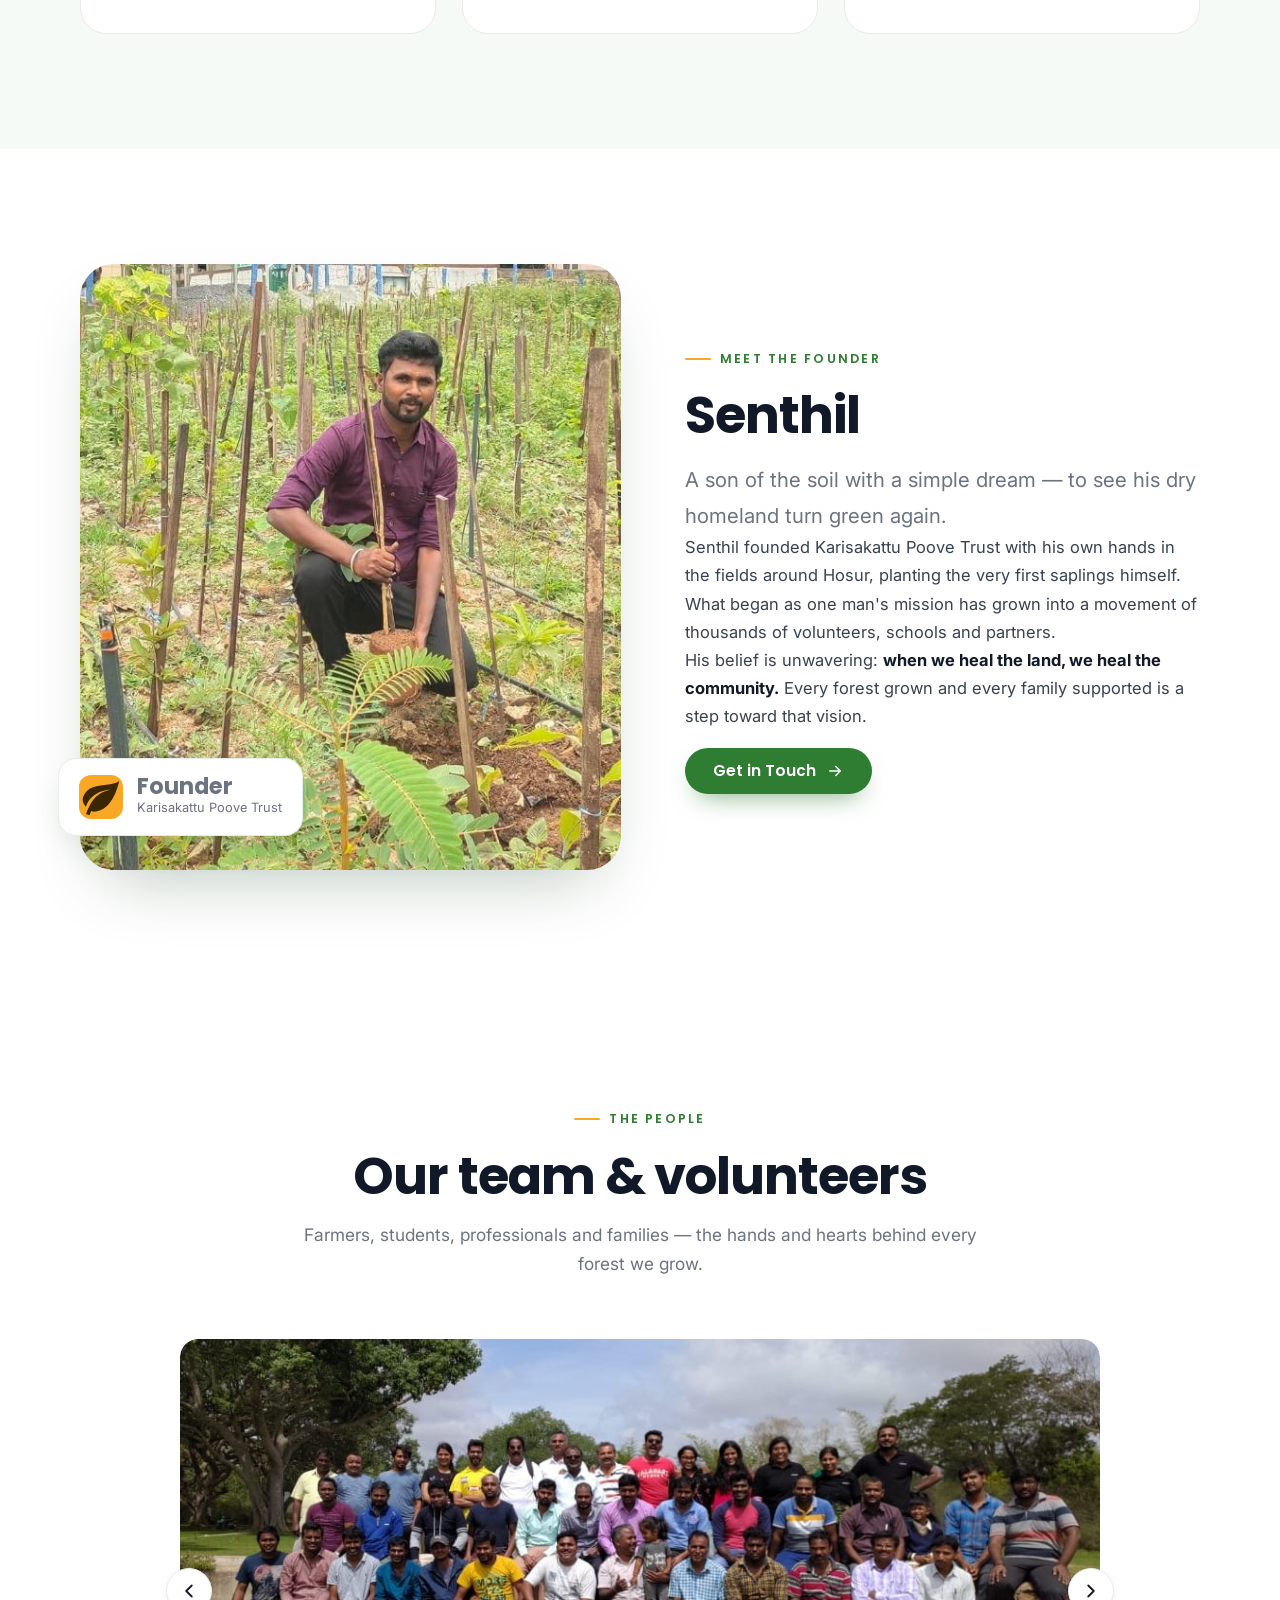
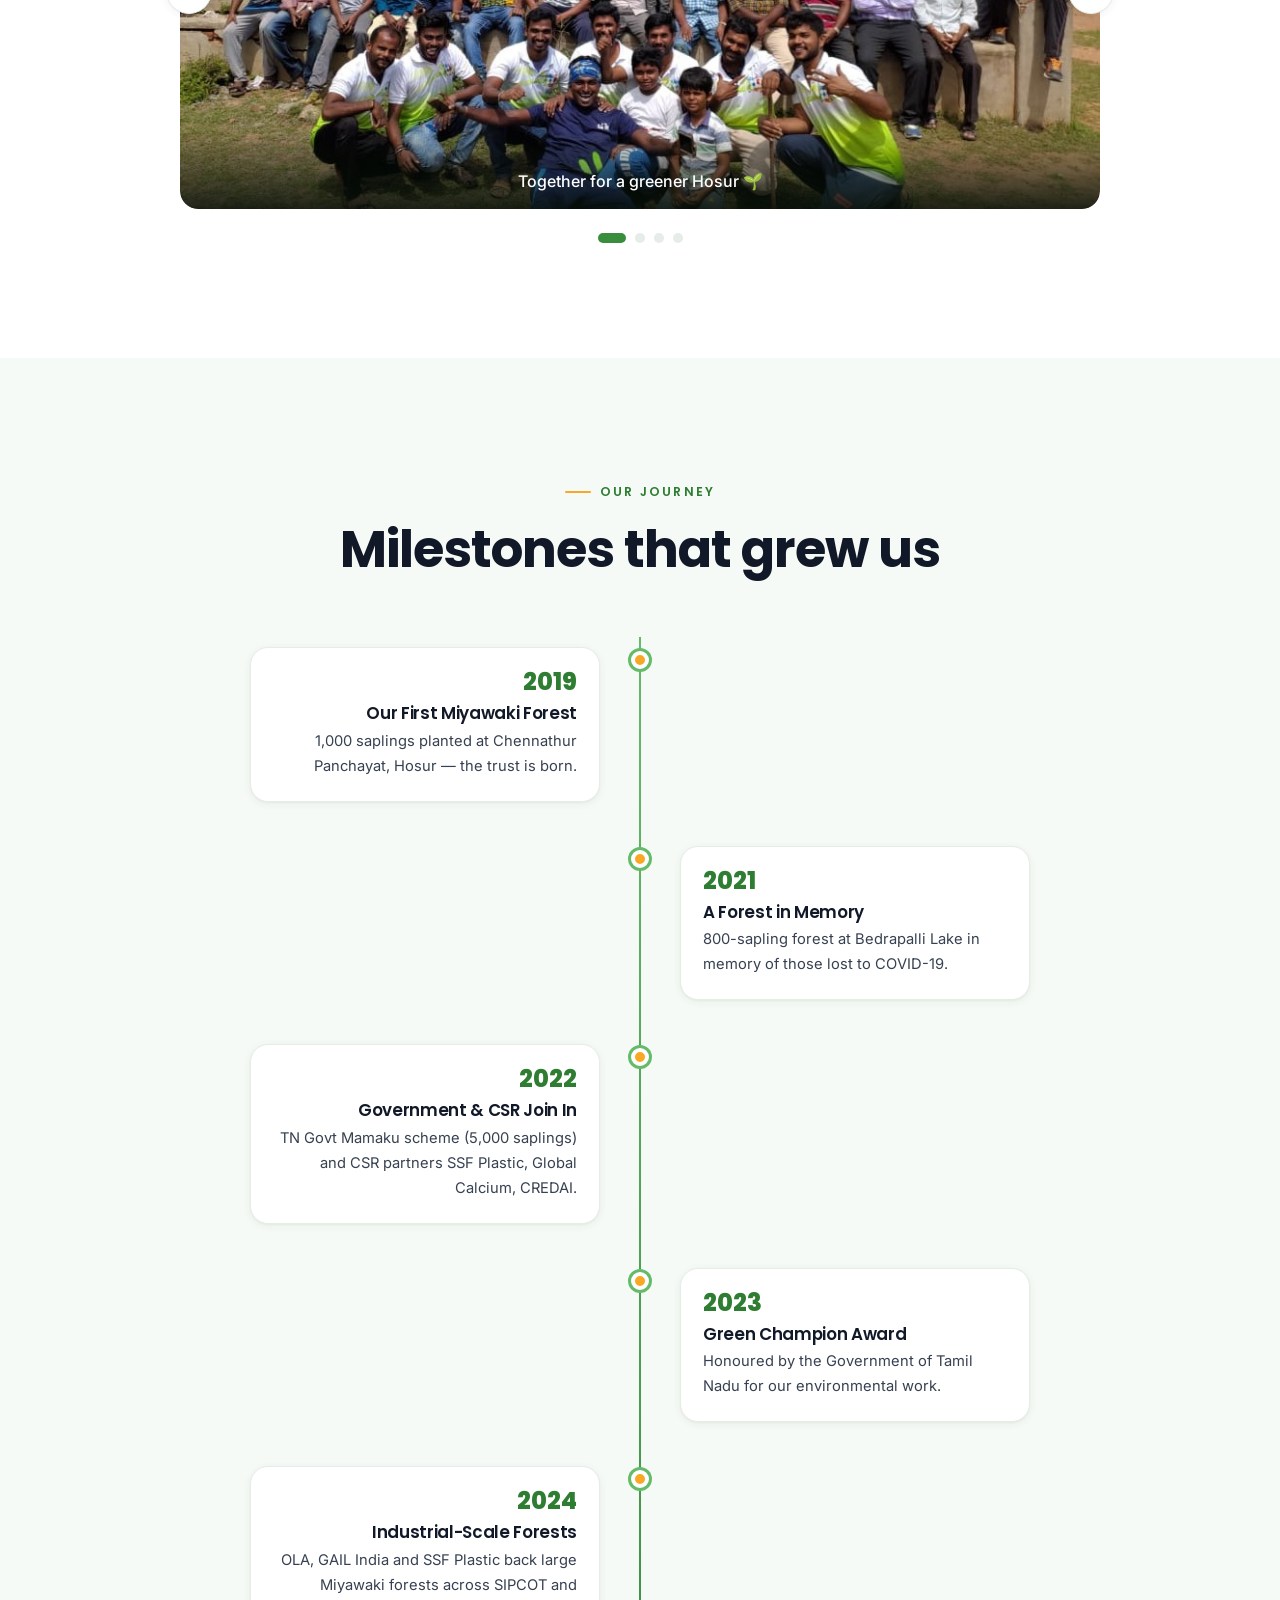
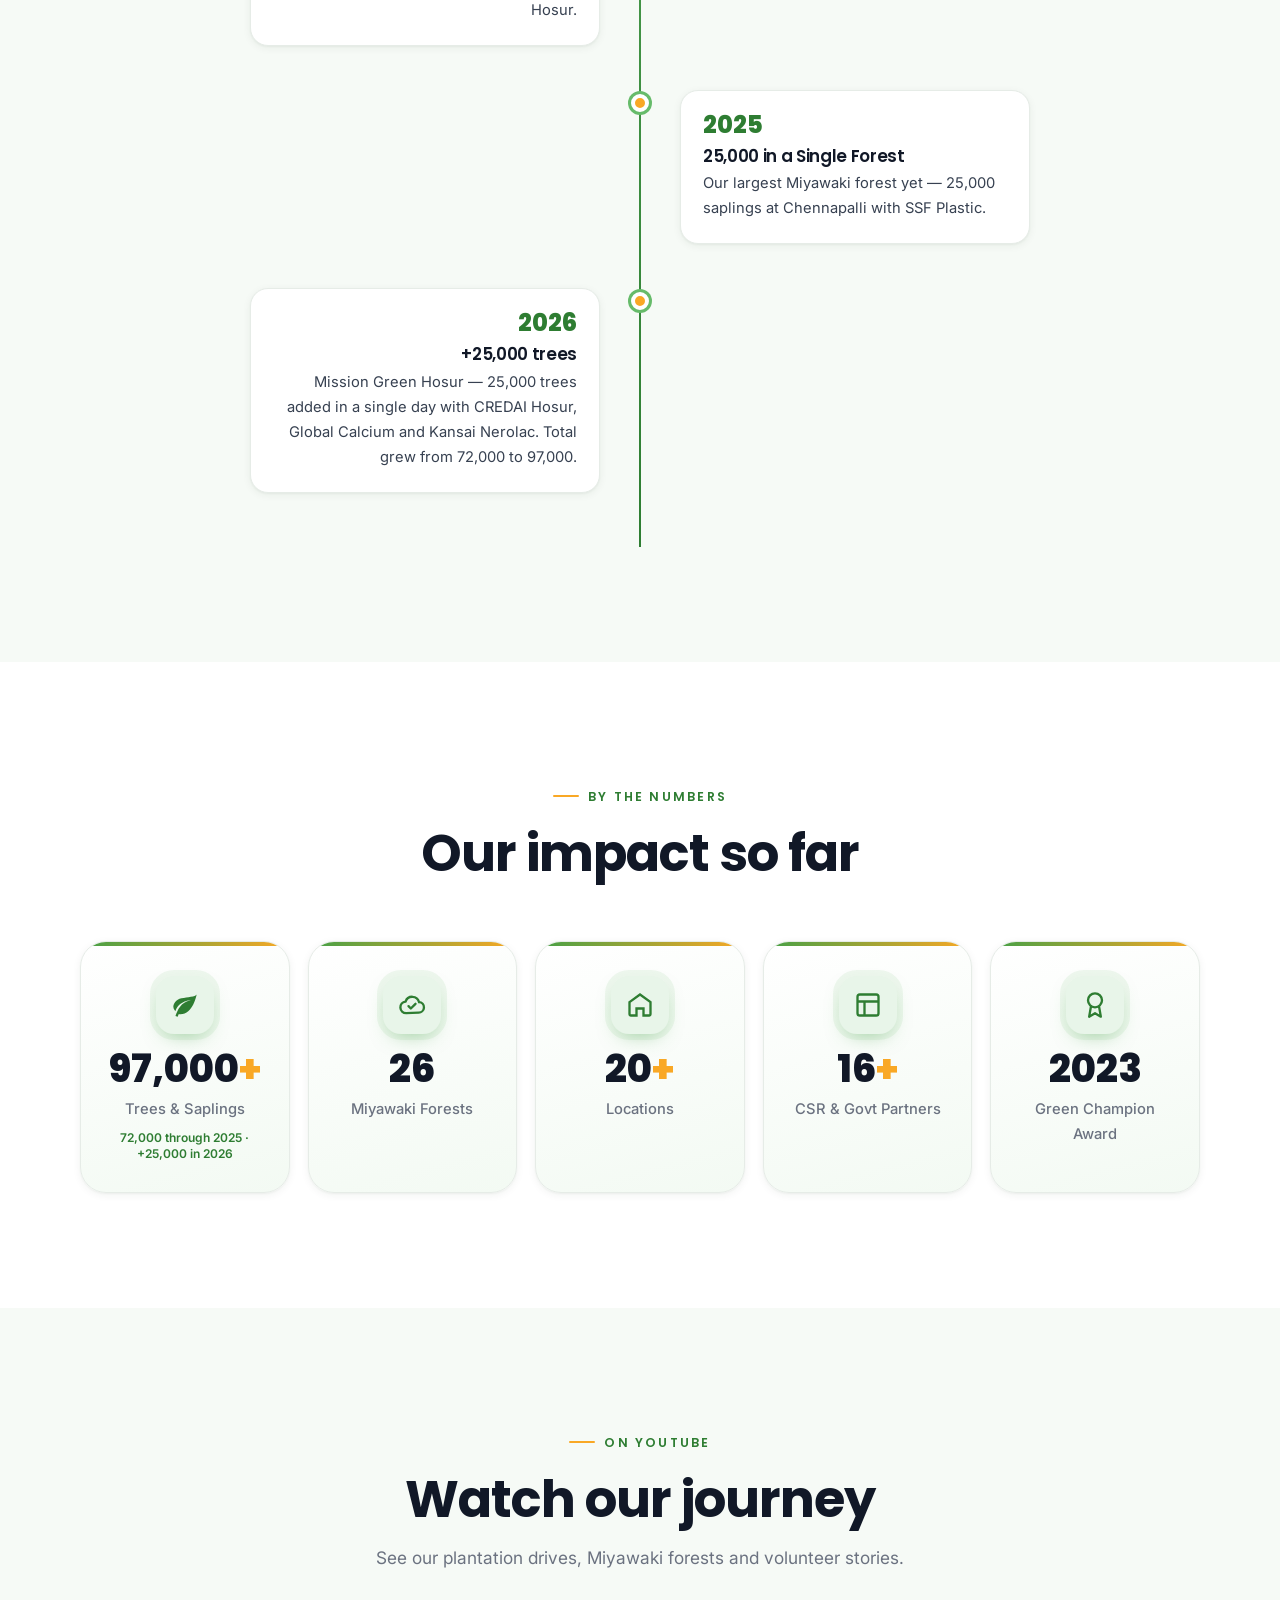
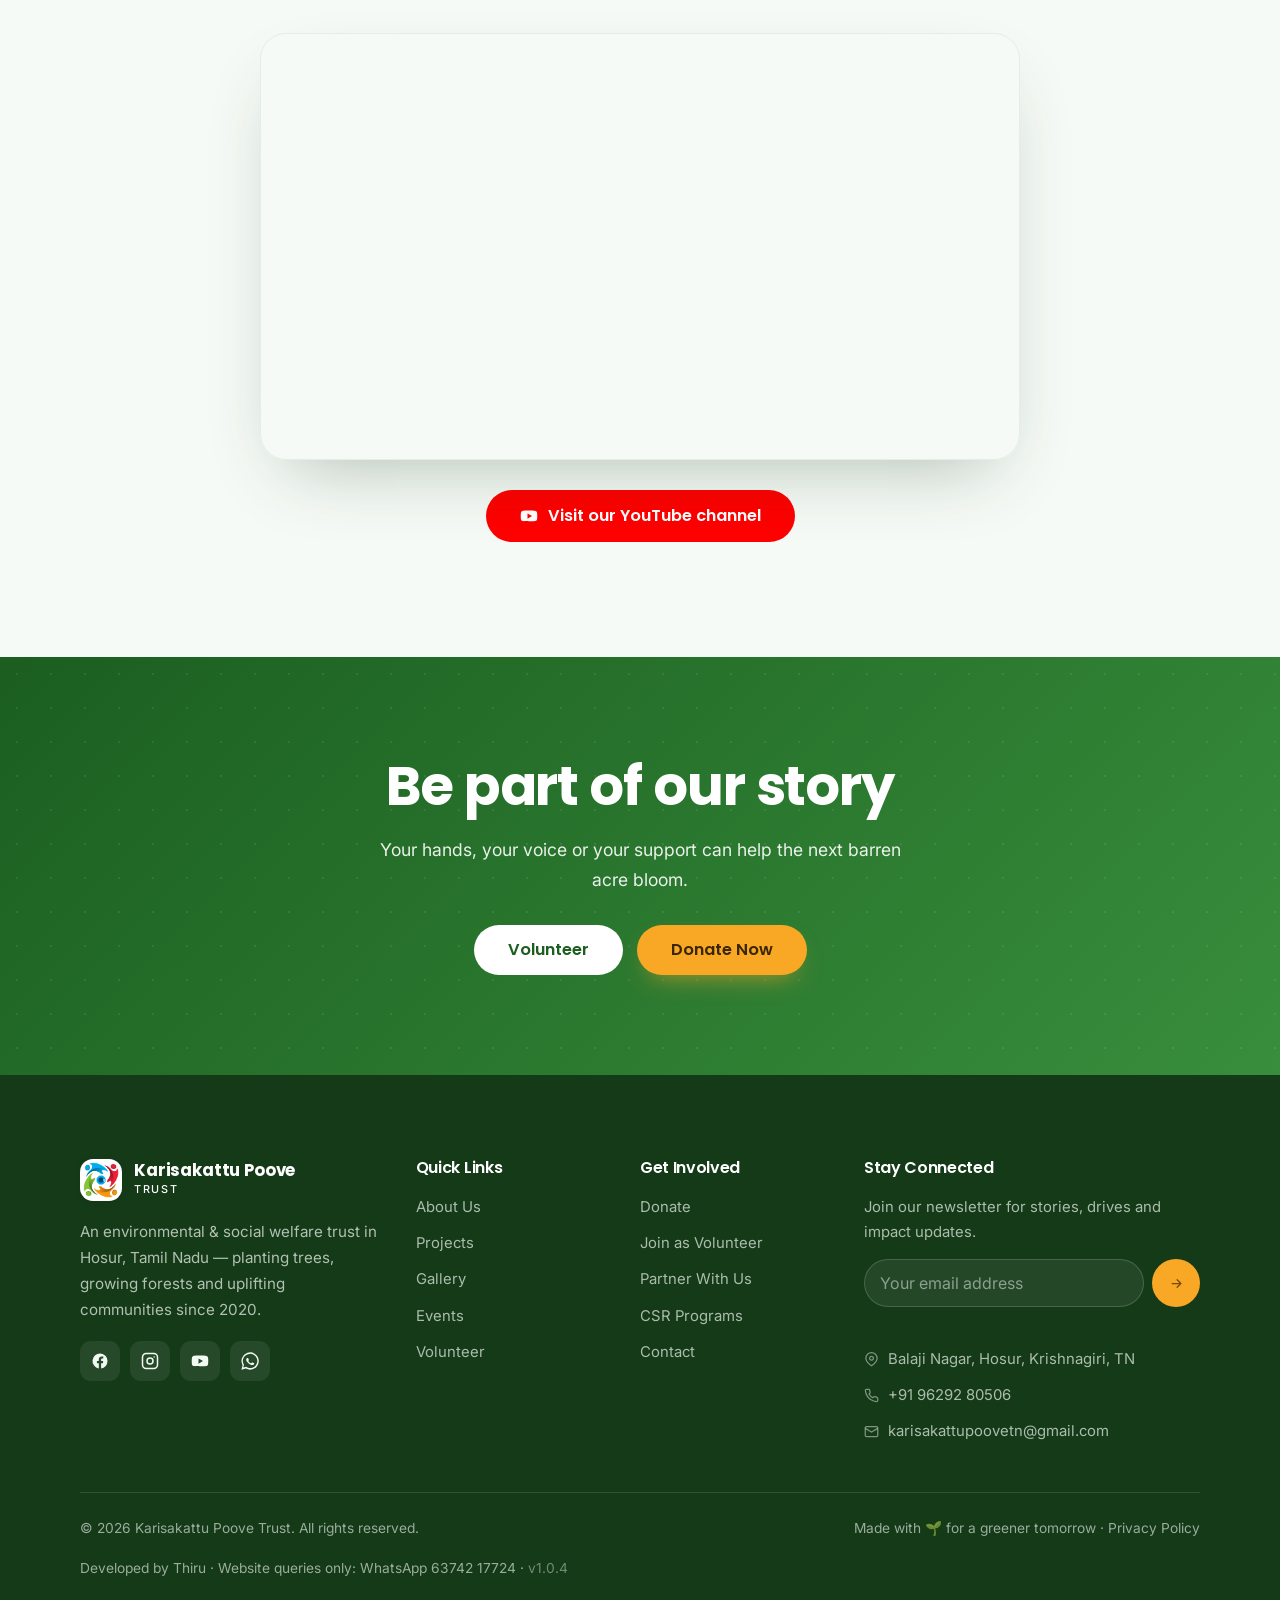
==== commit cfe4be09: "Home: cleaner spotlight stats — even 3-col card with dividers (fixes mobile 2+1 wrap) Stats were a f" ====
--- a/about.html
+++ b/about.html
@@ -33,7 +33,7 @@
 <link rel="icon" type="image/png" sizes="32x32" href="images/favicon-32x32.png">
 <link rel="icon" type="image/png" sizes="16x16" href="images/favicon-16x16.png">
 <link rel="apple-touch-icon" href="images/apple-touch-icon.png">
-<link rel="stylesheet" href="css/style.css?v=126">
+<link rel="stylesheet" href="css/style.css?v=127">
 <style>
   .video-embed{position:relative;width:100%;aspect-ratio:16/9;border-radius:var(--r-lg);overflow:hidden;box-shadow:var(--shadow-lg);border:1px solid var(--line)}
   .video-embed iframe{position:absolute;inset:0;width:100%;height:100%;border:0}
--- a/css/style.css
+++ b/css/style.css
@@ -1110,14 +1110,26 @@
 .spotlight-body{padding:clamp(28px,4vw,46px);display:flex;flex-direction:column;justify-content:center}
 .spotlight-body h2{margin-bottom:14px;font-size:clamp(1.55rem,3vw,2.15rem)}
 .spotlight-body p{margin-bottom:22px;font-size:1.05rem}
-.spotlight-stats{display:flex;flex-wrap:wrap;gap:clamp(22px,4vw,44px);margin:0 0 24px}
-.spotlight-stats .ss{display:flex;flex-direction:column}
-.spotlight-stats b{font-family:var(--ff-display);font-weight:800;font-size:clamp(1.6rem,3vw,2.15rem);line-height:1;color:var(--green-700);font-variant-numeric:tabular-nums}
+.spotlight-stats{
+  display:grid;grid-template-columns:repeat(3,1fr);gap:0;margin:2px 0 26px;
+  border:1px solid var(--line);border-radius:var(--r-md);overflow:hidden;
+}
+.spotlight-stats .ss{
+  display:flex;flex-direction:column;align-items:center;justify-content:center;
+  text-align:center;padding:16px 8px;
+}
+.spotlight-stats .ss + .ss{border-left:1px solid var(--line)}
+.spotlight-stats b{font-family:var(--ff-display);font-weight:800;font-size:clamp(1.5rem,2.6vw,2.05rem);line-height:1;color:var(--green-700);font-variant-numeric:tabular-nums}
 [data-theme="dark"] .spotlight-stats b{color:var(--green-400)}
-.spotlight-stats span{margin-top:5px;font-size:.84rem;color:var(--muted);letter-spacing:.01em}
+.spotlight-stats span{margin-top:6px;font-size:.78rem;color:var(--muted);letter-spacing:.01em;line-height:1.25}
+.spotlight-body .btn{align-self:flex-start}
 @media (max-width:800px){
   .spotlight{grid-template-columns:1fr}
   .spotlight-media img{aspect-ratio:16/10;min-height:0}
+  .spotlight-body{padding:26px 22px}
+  .spotlight-stats b{font-size:1.45rem}
+  .spotlight-stats span{font-size:.7rem}
+  .spotlight-body .btn{align-self:stretch;justify-content:center}
 }
 
 .home-photos{display:grid;grid-template-columns:repeat(3,1fr);gap:14px}
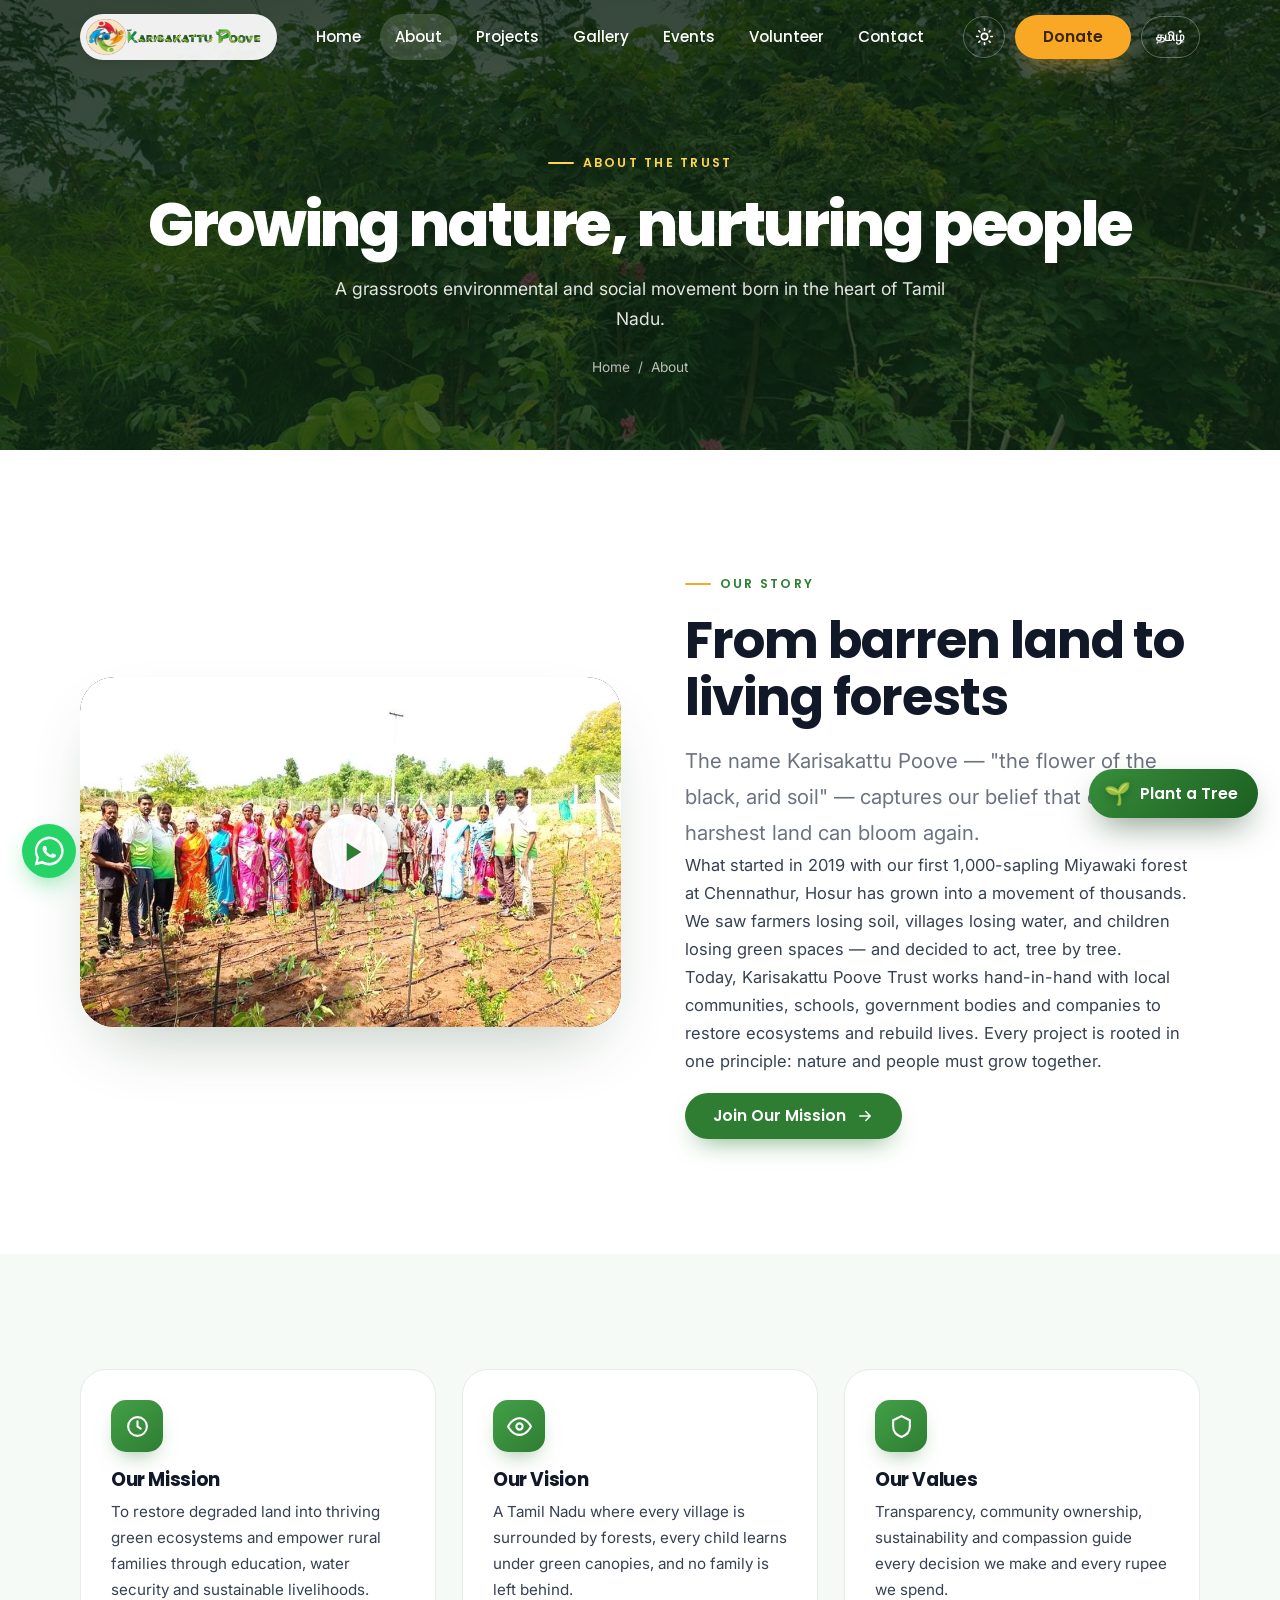
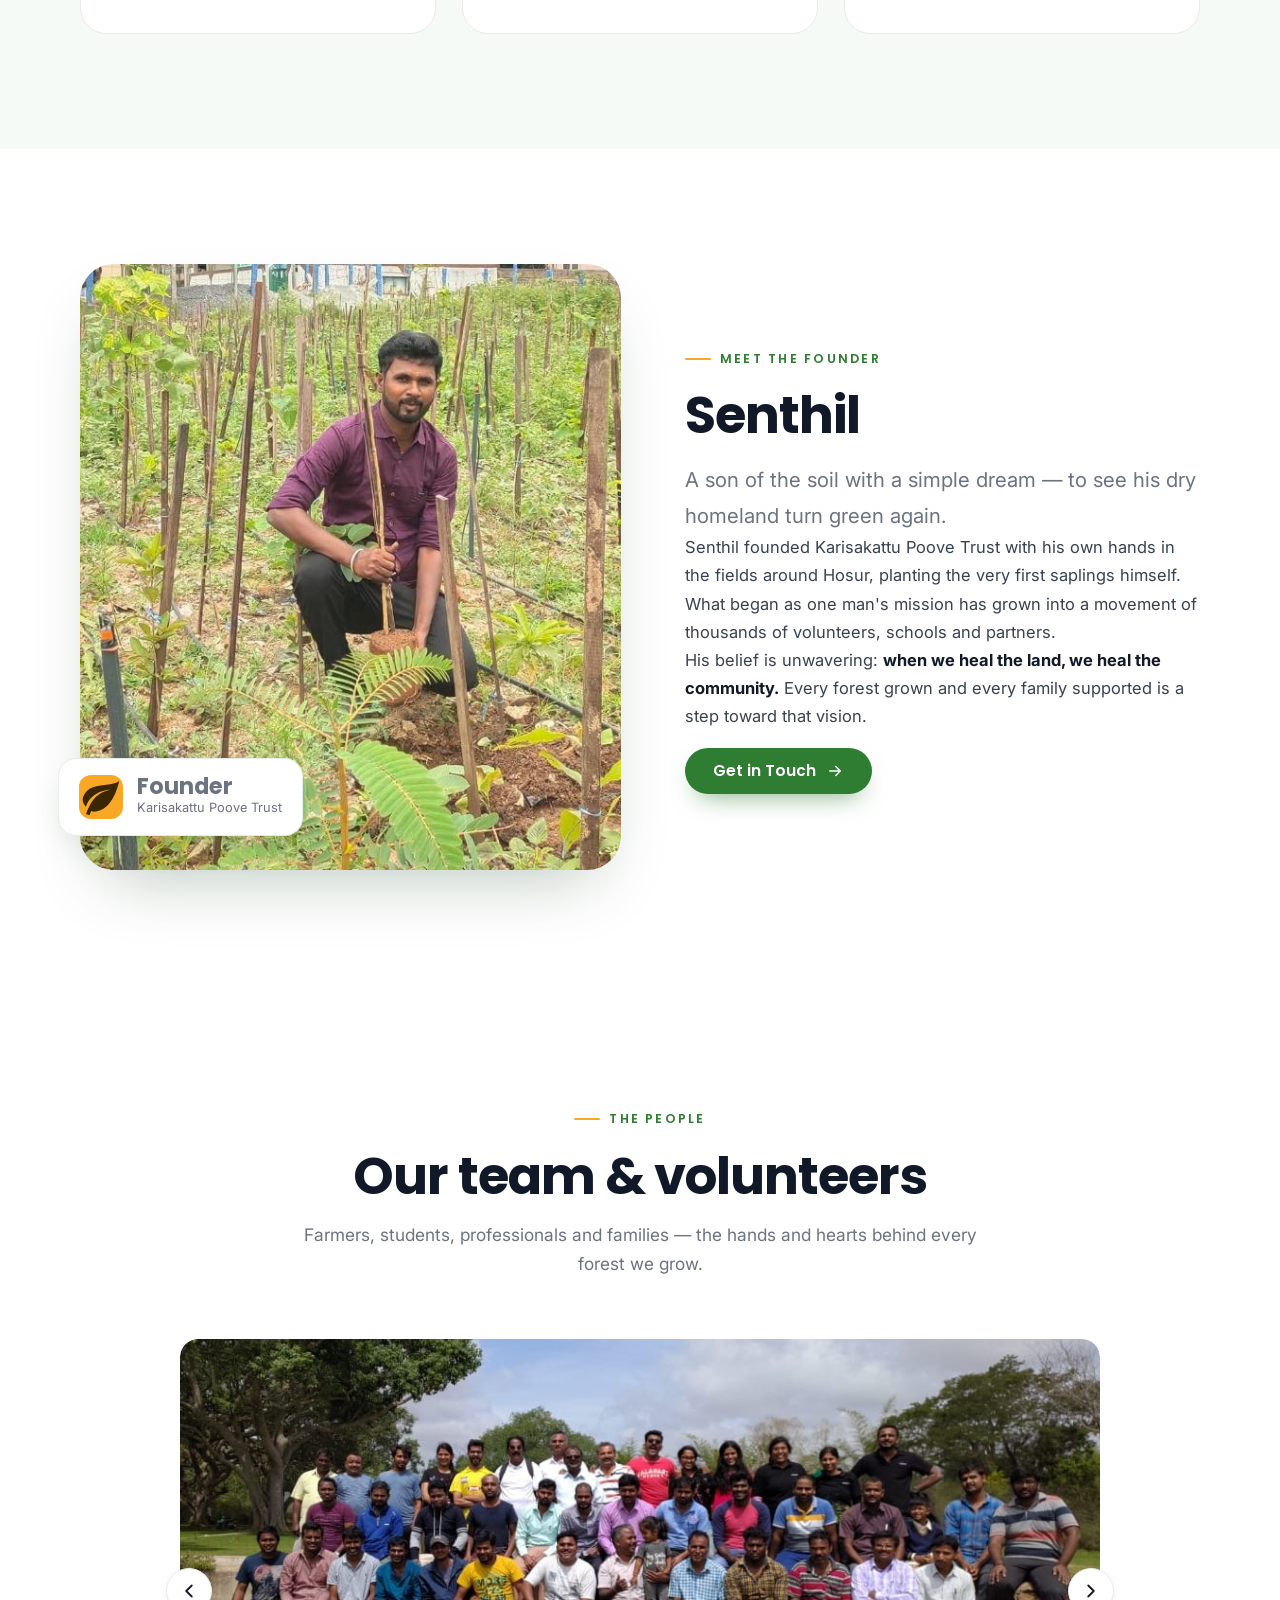
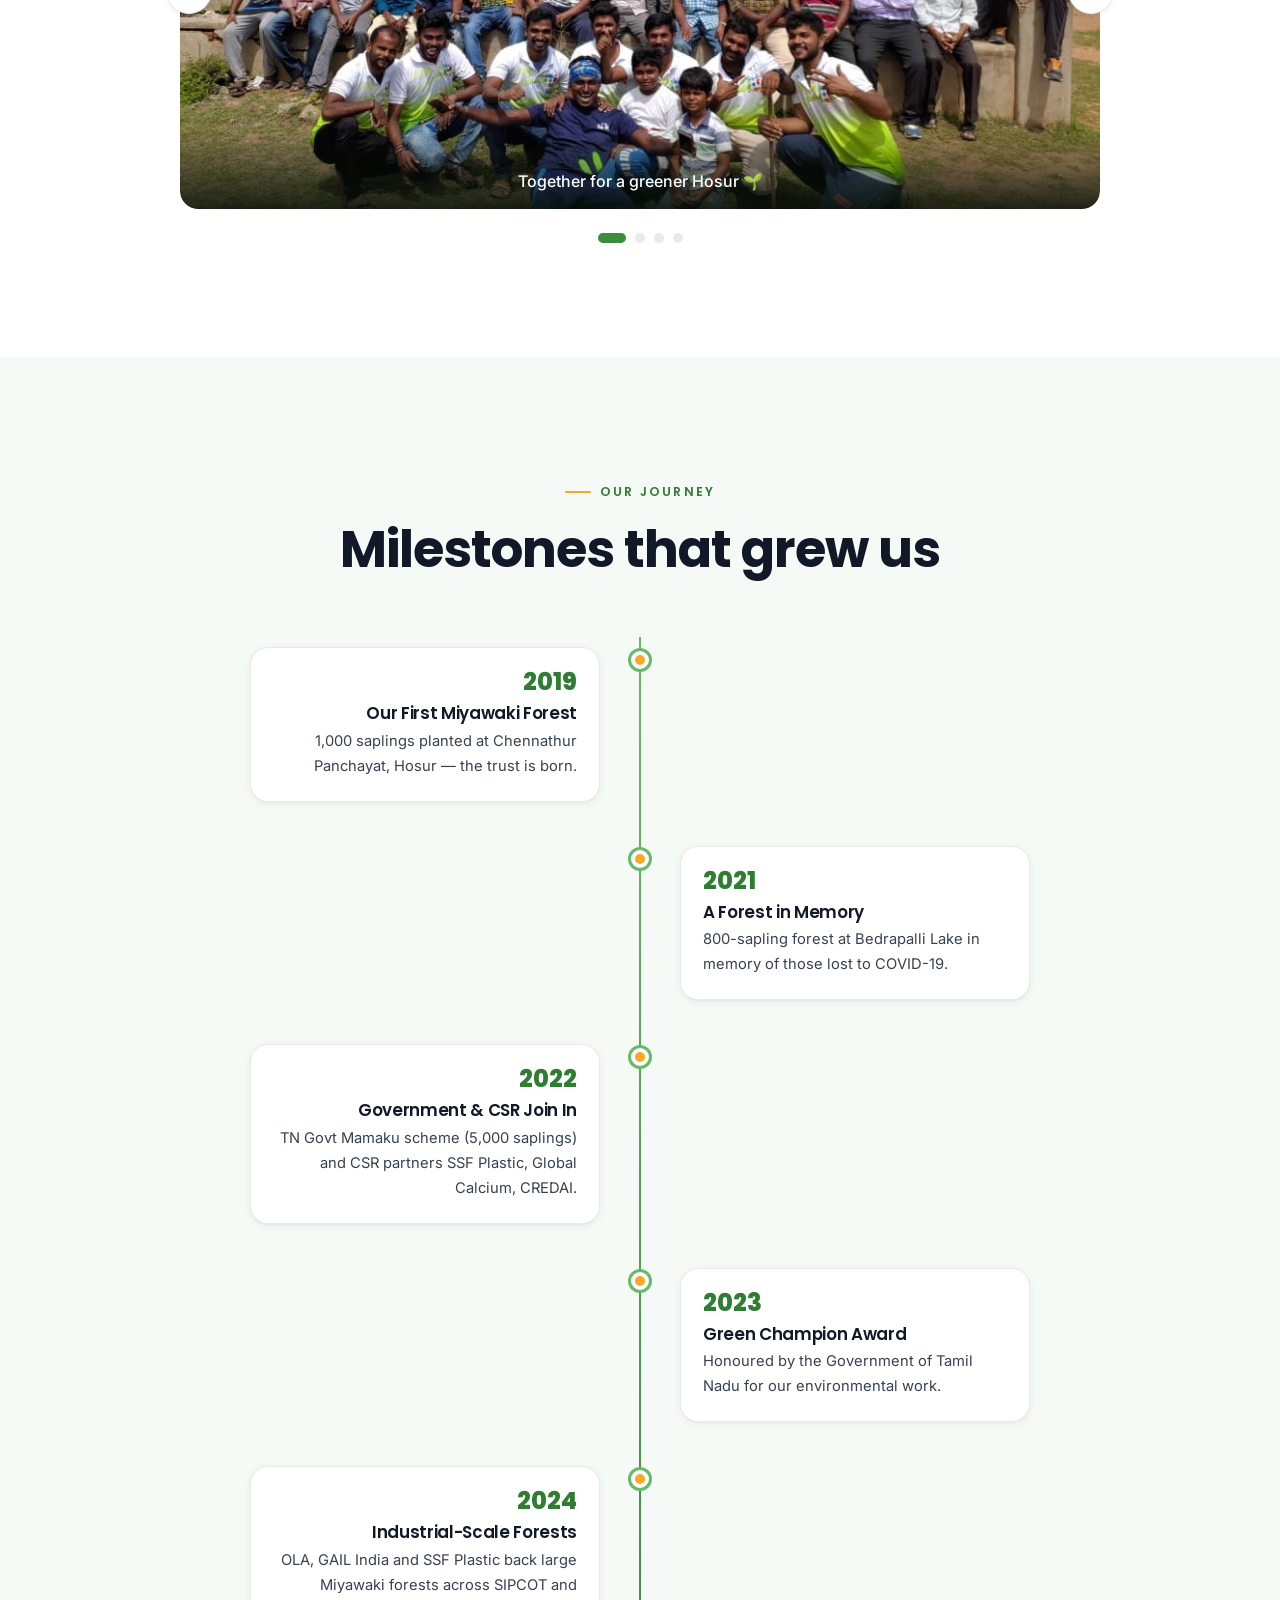
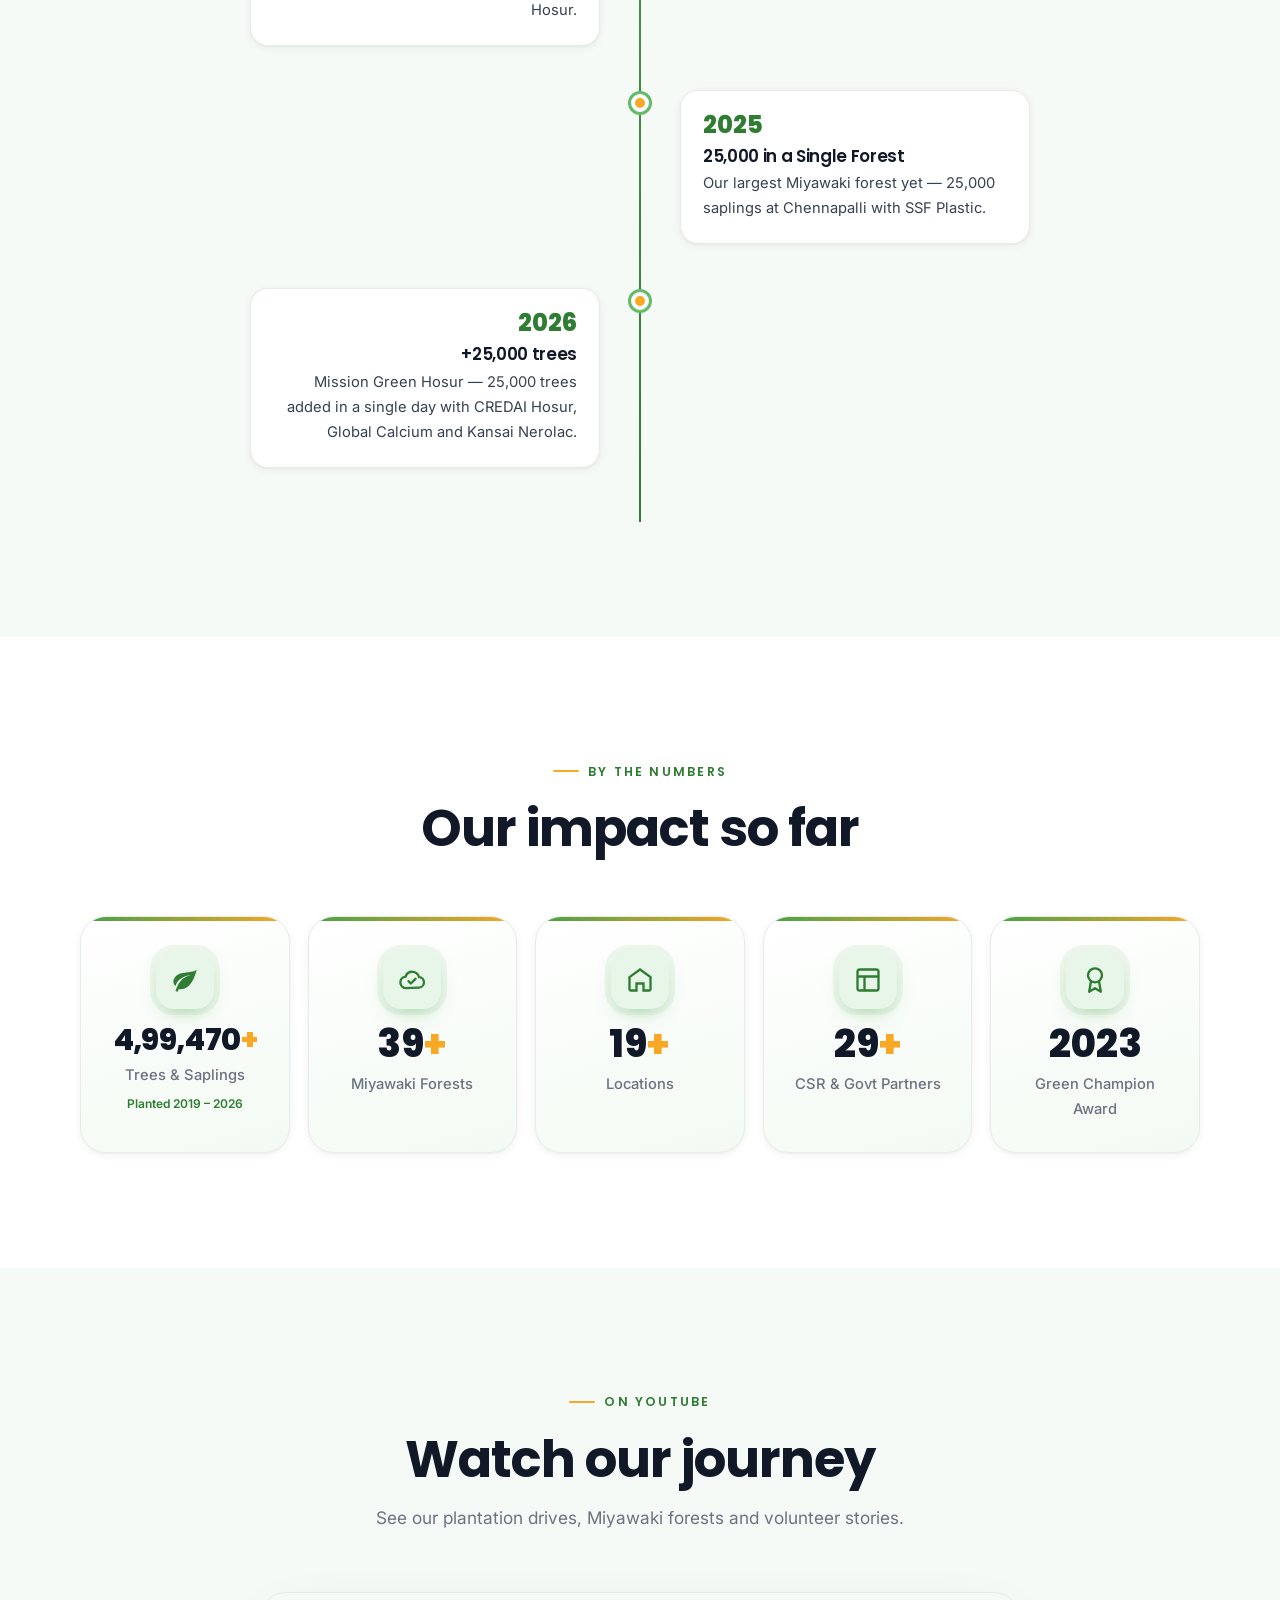
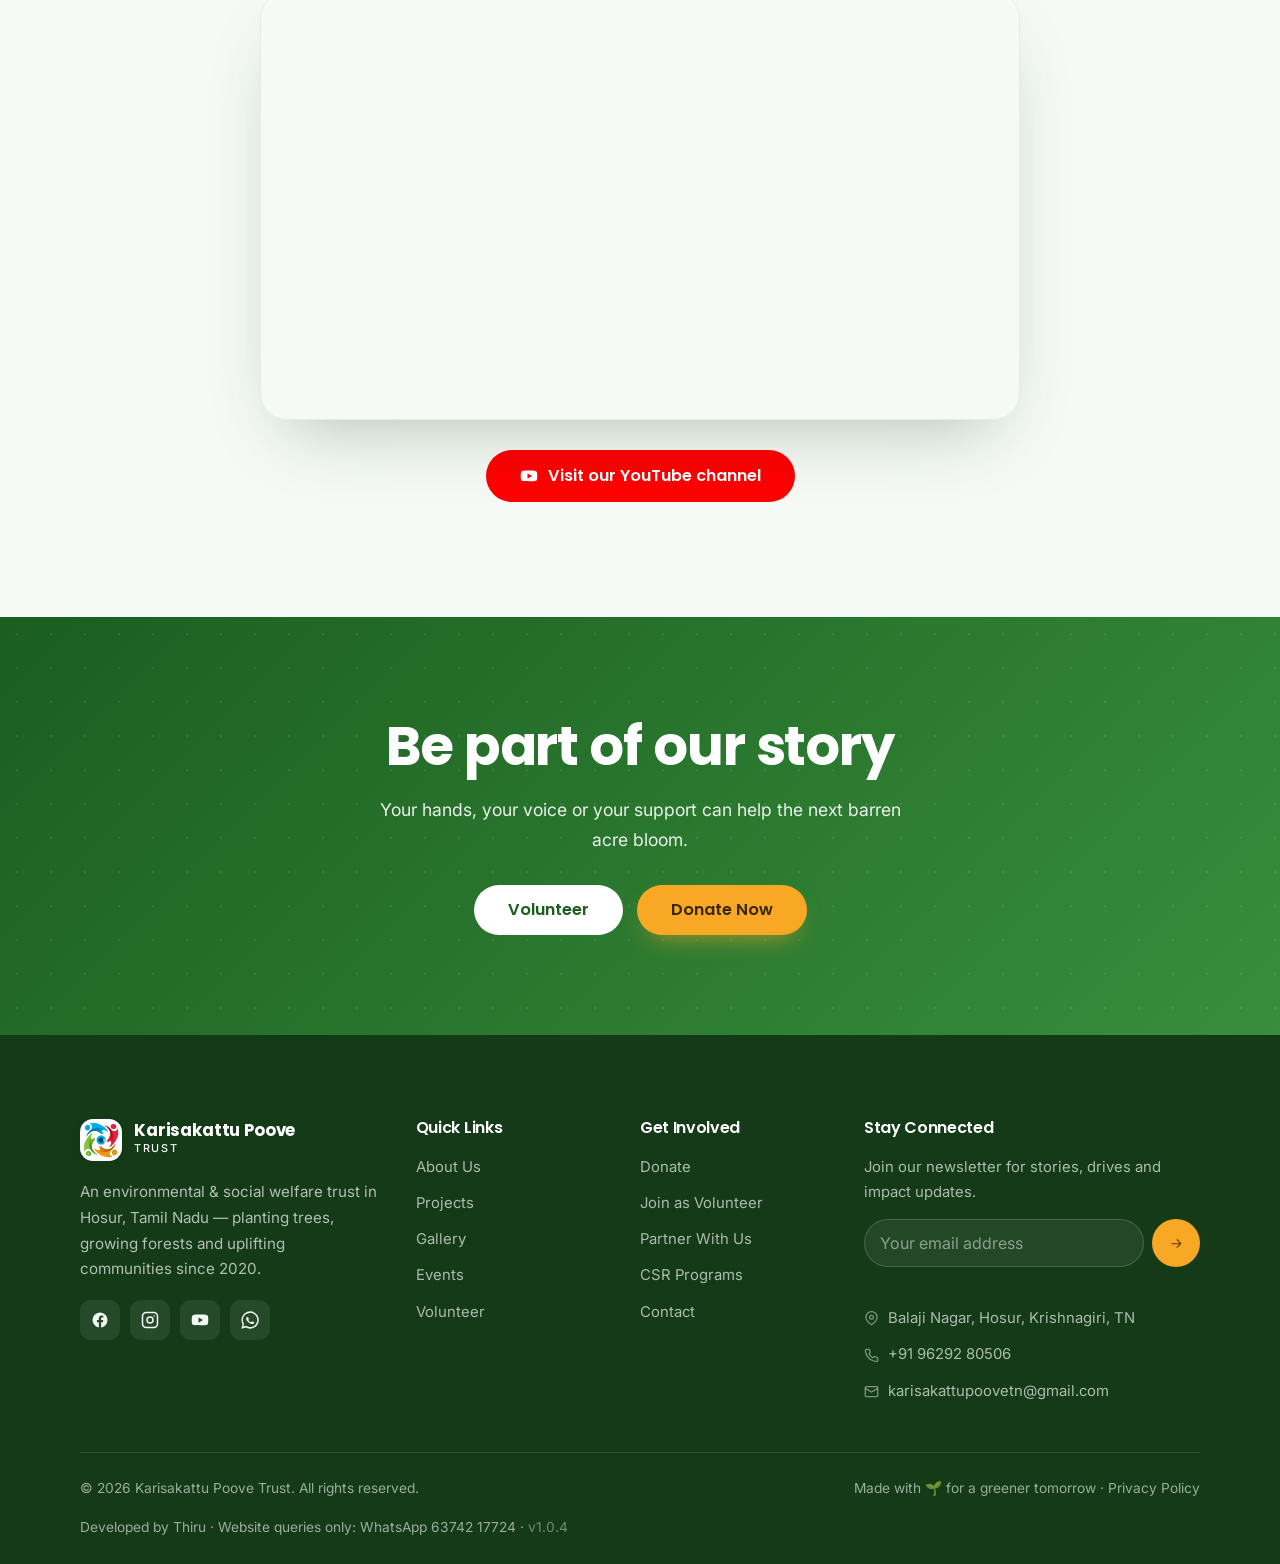
==== commit 0d28ab7a: "Stats: 5 lakh+ trees (2019-2026), 40+ forests, 30+ partners Update the impact spotlight across home," ====
--- a/about.html
+++ b/about.html
@@ -33,7 +33,7 @@
 <link rel="icon" type="image/png" sizes="32x32" href="images/favicon-32x32.png">
 <link rel="icon" type="image/png" sizes="16x16" href="images/favicon-16x16.png">
 <link rel="apple-touch-icon" href="images/apple-touch-icon.png">
-<link rel="stylesheet" href="css/style.css?v=127">
+<link rel="stylesheet" href="css/style.css?v=128">
 <style>
   .video-embed{position:relative;width:100%;aspect-ratio:16/9;border-radius:var(--r-lg);overflow:hidden;box-shadow:var(--shadow-lg);border:1px solid var(--line)}
   .video-embed iframe{position:absolute;inset:0;width:100%;height:100%;border:0}
@@ -179,7 +179,7 @@
       <div class="tl-item" data-reveal><span class="tl-dot"></span><div class="tl-card"><span class="tl-year">2023</span><h4>Green Champion Award</h4><p>Honoured by the Government of Tamil Nadu for our environmental work.</p></div></div>
       <div class="tl-item" data-reveal><span class="tl-dot"></span><div class="tl-card"><span class="tl-year">2024</span><h4>Industrial-Scale Forests</h4><p>OLA, GAIL India and SSF Plastic back large Miyawaki forests across SIPCOT and Hosur.</p></div></div>
       <div class="tl-item" data-reveal><span class="tl-dot"></span><div class="tl-card"><span class="tl-year">2025</span><h4>25,000 in a Single Forest</h4><p>Our largest Miyawaki forest yet — 25,000 saplings at Chennapalli with SSF Plastic.</p></div></div>
-      <div class="tl-item" data-reveal><span class="tl-dot"></span><div class="tl-card"><span class="tl-year">2026</span><h4>+25,000 trees</h4><p>Mission Green Hosur — 25,000 trees added in a single day with CREDAI Hosur, Global Calcium and Kansai Nerolac. Total grew from 72,000 to 97,000.</p></div></div>
+      <div class="tl-item" data-reveal><span class="tl-dot"></span><div class="tl-card"><span class="tl-year">2026</span><h4>+25,000 trees</h4><p>Mission Green Hosur — 25,000 trees added in a single day with CREDAI Hosur, Global Calcium and Kansai Nerolac.</p></div></div>
     </div>
   </div>
 </section>
@@ -188,10 +188,10 @@
   <div class="container">
     <div class="section-head center" data-reveal><span class="kicker">By the Numbers</span><h2>Our impact so far</h2></div>
     <div class="impact-grid">
-      <div class="stat-card" data-reveal><div class="ico"><svg viewBox="0 0 24 24" fill="currentColor"><path d="M17 8C8 10 5.9 16.17 3.82 21.34l1.89.66.95-2.3c.48.17.98.3 1.34.3C19 20 22 3 22 3c-1 2-8 2.25-13 3.25S2 11.5 2 13.5s1.75 3.75 1.75 3.75C7 8 17 8 17 8z"/></svg></div><div class="num"><span data-count="97000">0</span><span class="plus">+</span></div><div class="lbl">Trees &amp; Saplings</div><div class="stat-note">72,000 through 2025 · +25,000 in 2026</div></div>
-      <div class="stat-card" data-reveal data-delay="1"><div class="ico"><svg viewBox="0 0 24 24" fill="none" stroke="currentColor" stroke-width="2"><path d="M7 19a5 5 0 0 1-.5-9.97A6 6 0 0 1 18 9.5a4.5 4.5 0 0 1-.5 9z"/><path d="m9 13 2 2 4-4" stroke-linecap="round" stroke-linejoin="round"/></svg></div><div class="num"><span data-count="26">0</span></div><div class="lbl">Miyawaki Forests</div></div>
+      <div class="stat-card" data-reveal><div class="ico"><svg viewBox="0 0 24 24" fill="currentColor"><path d="M17 8C8 10 5.9 16.17 3.82 21.34l1.89.66.95-2.3c.48.17.98.3 1.34.3C19 20 22 3 22 3c-1 2-8 2.25-13 3.25S2 11.5 2 13.5s1.75 3.75 1.75 3.75C7 8 17 8 17 8z"/></svg></div><div class="num num-wide"><span data-count="500000">0</span><span class="plus">+</span></div><div class="lbl">Trees &amp; Saplings</div><div class="stat-note">Planted 2019 – 2026</div></div>
+      <div class="stat-card" data-reveal data-delay="1"><div class="ico"><svg viewBox="0 0 24 24" fill="none" stroke="currentColor" stroke-width="2"><path d="M7 19a5 5 0 0 1-.5-9.97A6 6 0 0 1 18 9.5a4.5 4.5 0 0 1-.5 9z"/><path d="m9 13 2 2 4-4" stroke-linecap="round" stroke-linejoin="round"/></svg></div><div class="num"><span data-count="40">0</span><span class="plus">+</span></div><div class="lbl">Miyawaki Forests</div></div>
       <div class="stat-card" data-reveal data-delay="2"><div class="ico"><svg viewBox="0 0 24 24" fill="none" stroke="currentColor" stroke-width="2"><path d="M3 9.5 12 3l9 6.5V20a1 1 0 0 1-1 1h-5v-6H9v6H4a1 1 0 0 1-1-1z"/></svg></div><div class="num"><span data-count="20">0</span><span class="plus">+</span></div><div class="lbl">Locations</div></div>
-      <div class="stat-card" data-reveal data-delay="3"><div class="ico"><svg viewBox="0 0 24 24" fill="none" stroke="currentColor" stroke-width="2"><rect x="3" y="3" width="18" height="18" rx="2"/><path d="M3 9h18M9 21V9"/></svg></div><div class="num"><span data-count="16">0</span><span class="plus">+</span></div><div class="lbl">CSR &amp; Govt Partners</div></div>
+      <div class="stat-card" data-reveal data-delay="3"><div class="ico"><svg viewBox="0 0 24 24" fill="none" stroke="currentColor" stroke-width="2"><rect x="3" y="3" width="18" height="18" rx="2"/><path d="M3 9h18M9 21V9"/></svg></div><div class="num"><span data-count="30">0</span><span class="plus">+</span></div><div class="lbl">CSR &amp; Govt Partners</div></div>
       <div class="stat-card" data-reveal data-delay="4"><div class="ico"><svg viewBox="0 0 24 24" fill="none" stroke="currentColor" stroke-width="2"><circle cx="12" cy="8" r="6"/><path d="M15.5 13.5 17 22l-5-3-5 3 1.5-8.5" stroke-linecap="round" stroke-linejoin="round"/></svg></div><div class="num">2023</div><div class="lbl">Green Champion Award</div></div>
     </div>
   </div>
--- a/css/style.css
+++ b/css/style.css
@@ -402,6 +402,8 @@
 .stat-card .ico svg{width:28px;height:28px}
 .stat-card .num{font-family:var(--ff-display);font-weight:800;font-size:clamp(1.9rem,3vw,2.6rem);color:var(--ink);line-height:1}
 .stat-card .num .plus{color:var(--gold-500)}
+.stat-card .num.num-wide{font-size:clamp(1.5rem,2.35vw,2.15rem);letter-spacing:-.02em;white-space:nowrap;font-variant-numeric:tabular-nums}
+
 .stat-card .lbl{margin-top:8px;color:var(--muted);font-size:.92rem;font-weight:500}
 .stat-card .stat-note{margin-top:8px;font-size:.75rem;color:var(--green-700);font-weight:600;line-height:1.35}
 [data-theme="dark"] .stat-card .stat-note{color:var(--green-400)}
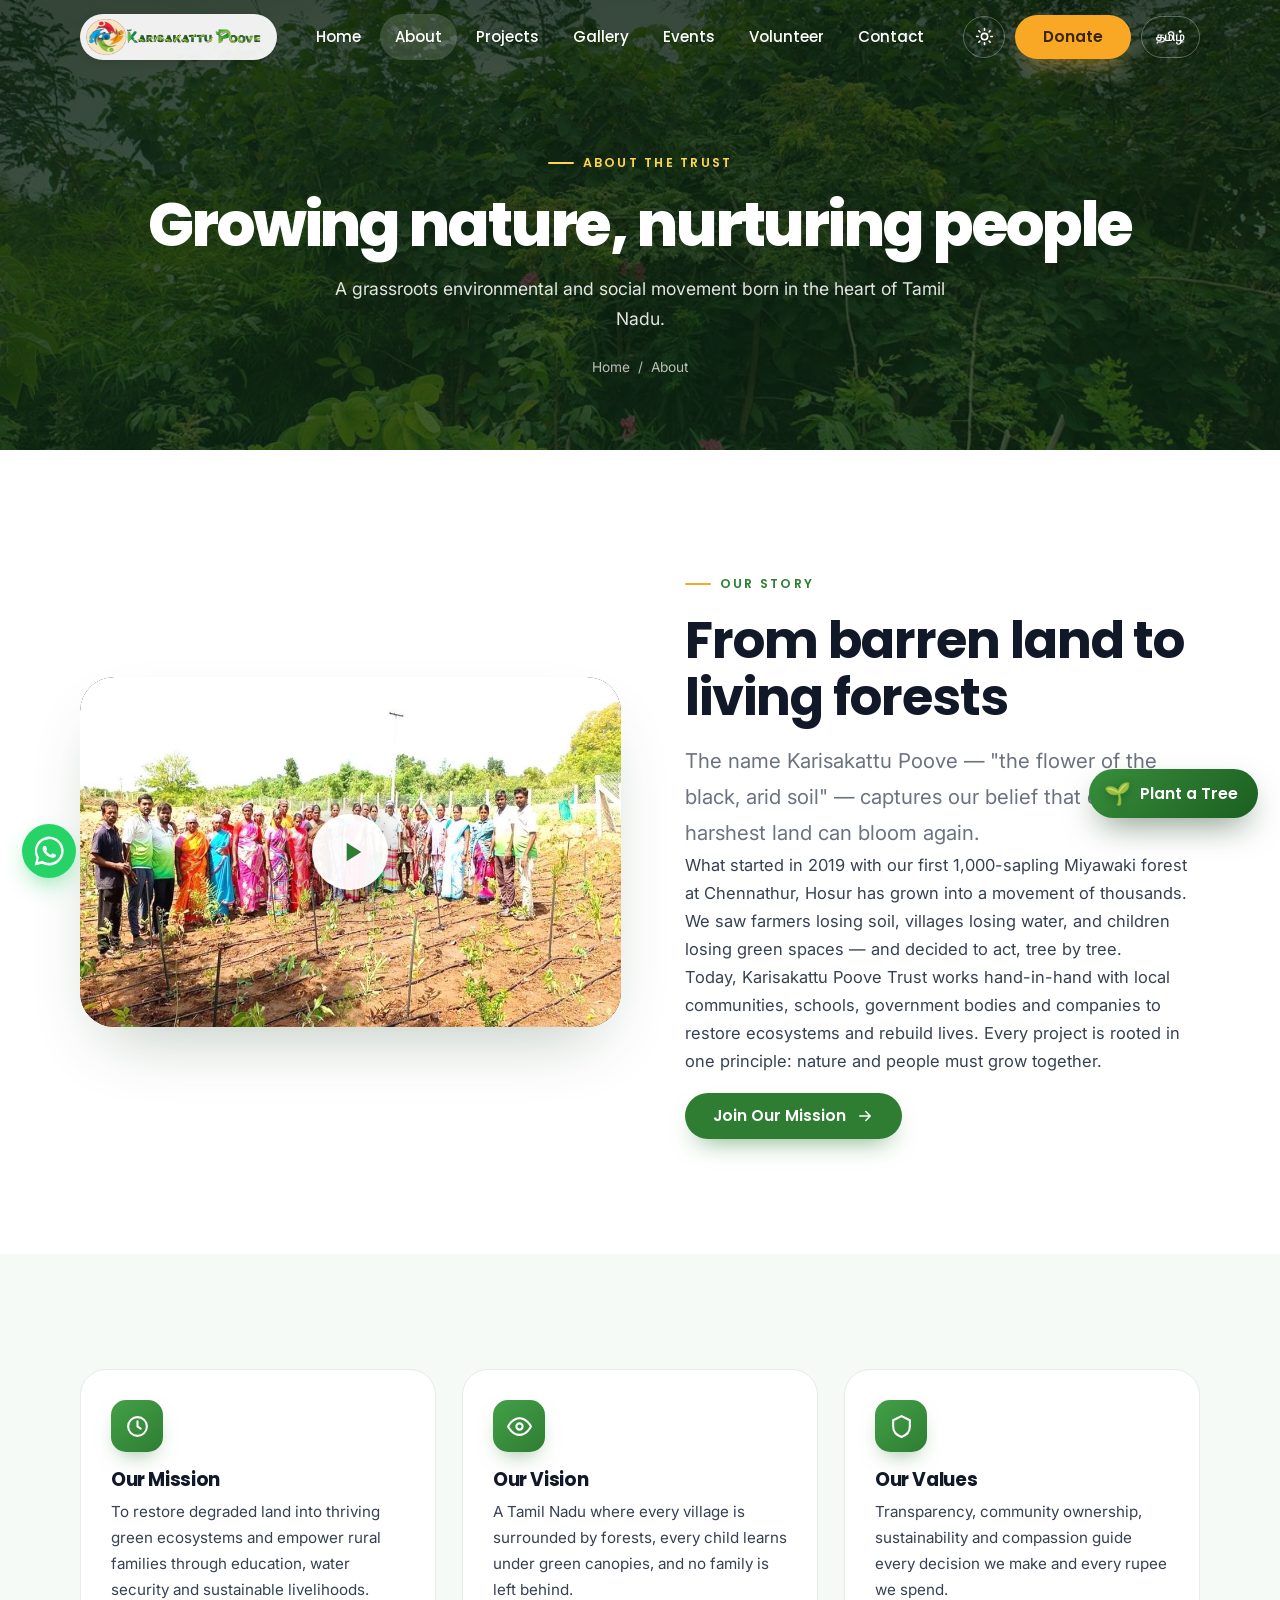
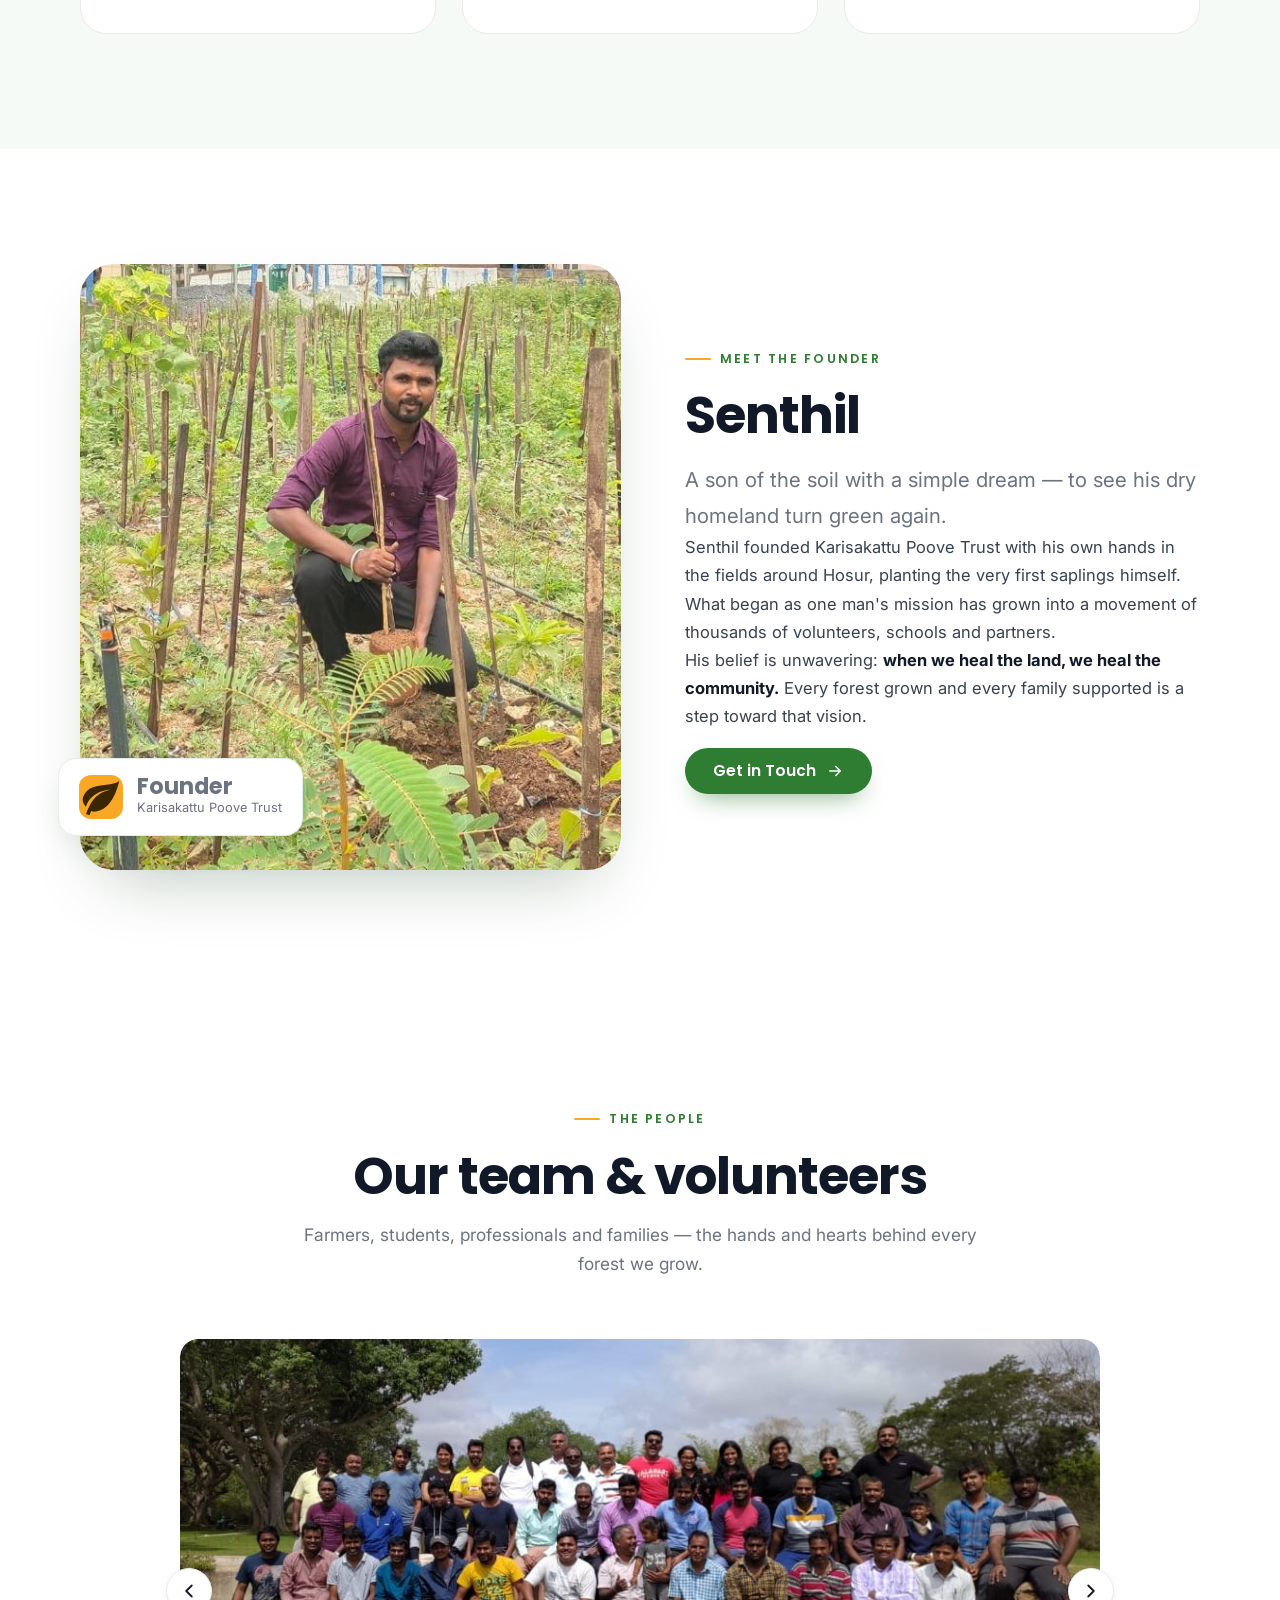
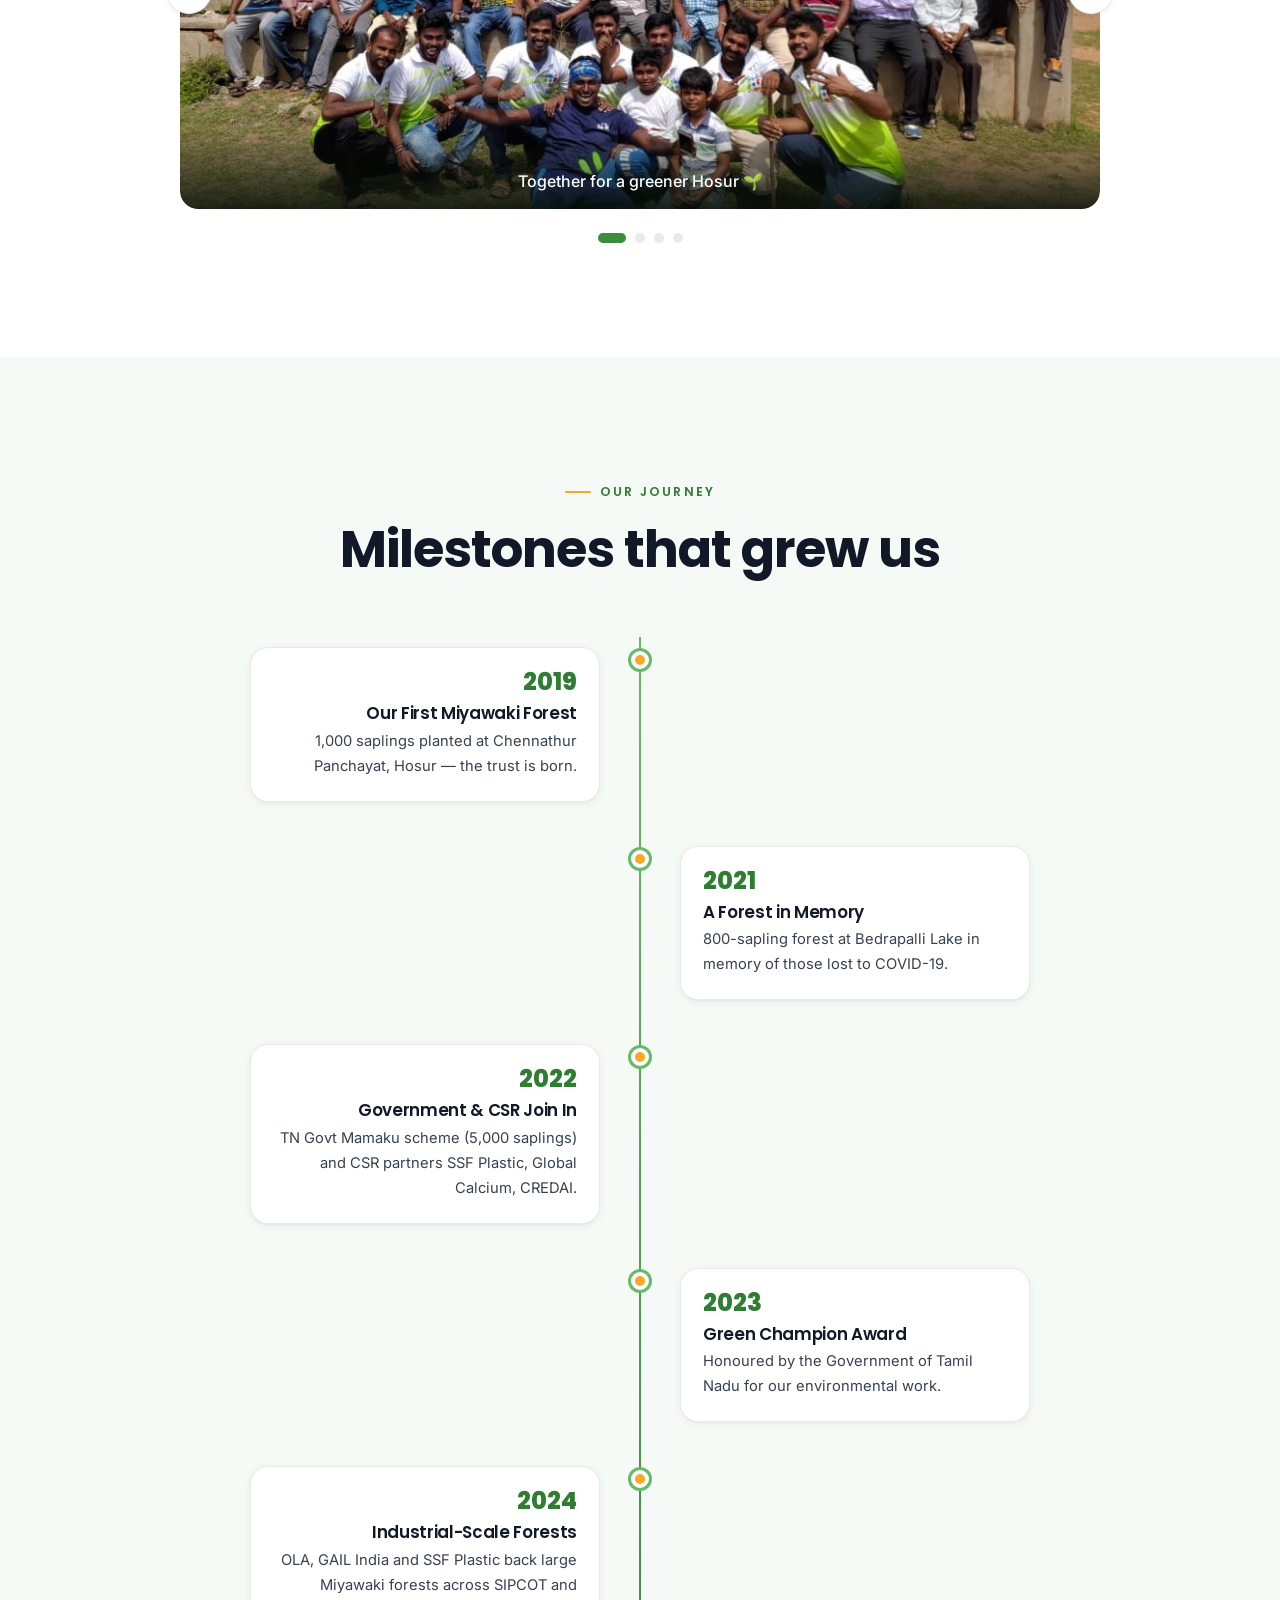
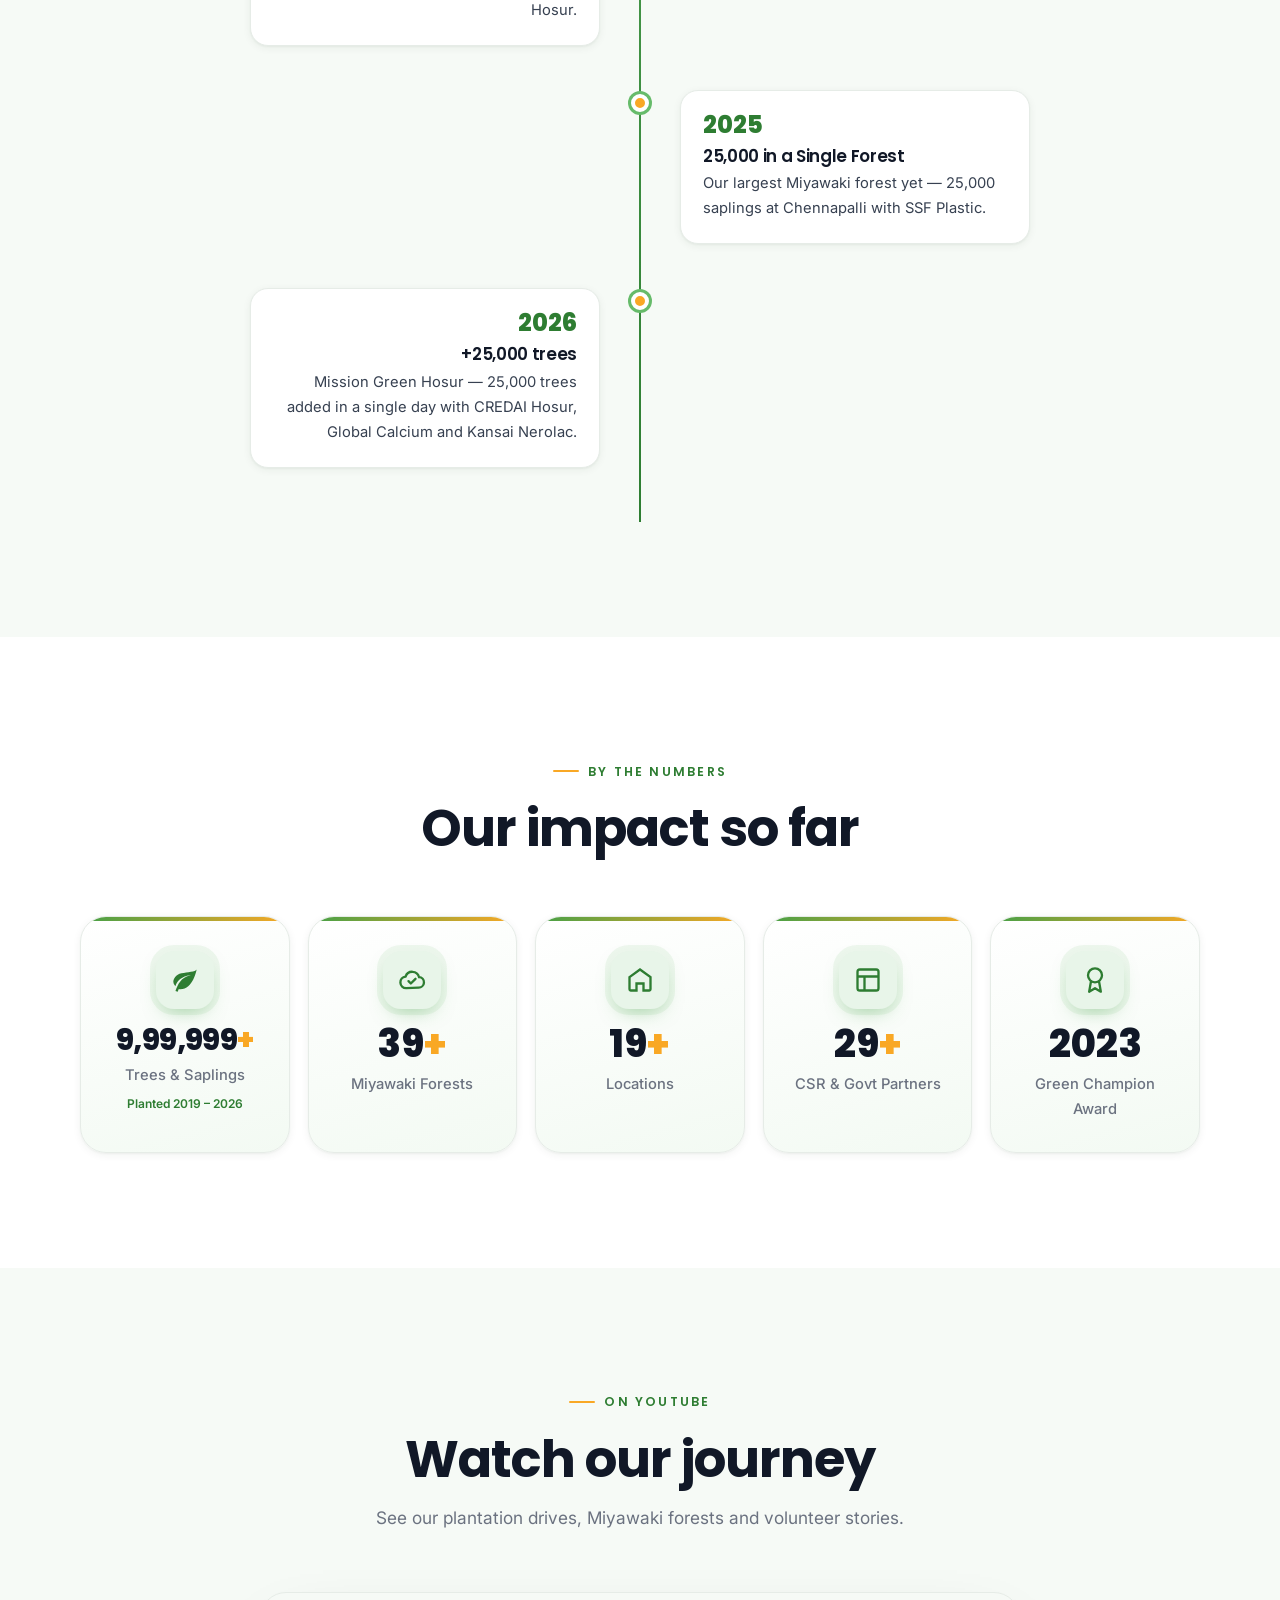
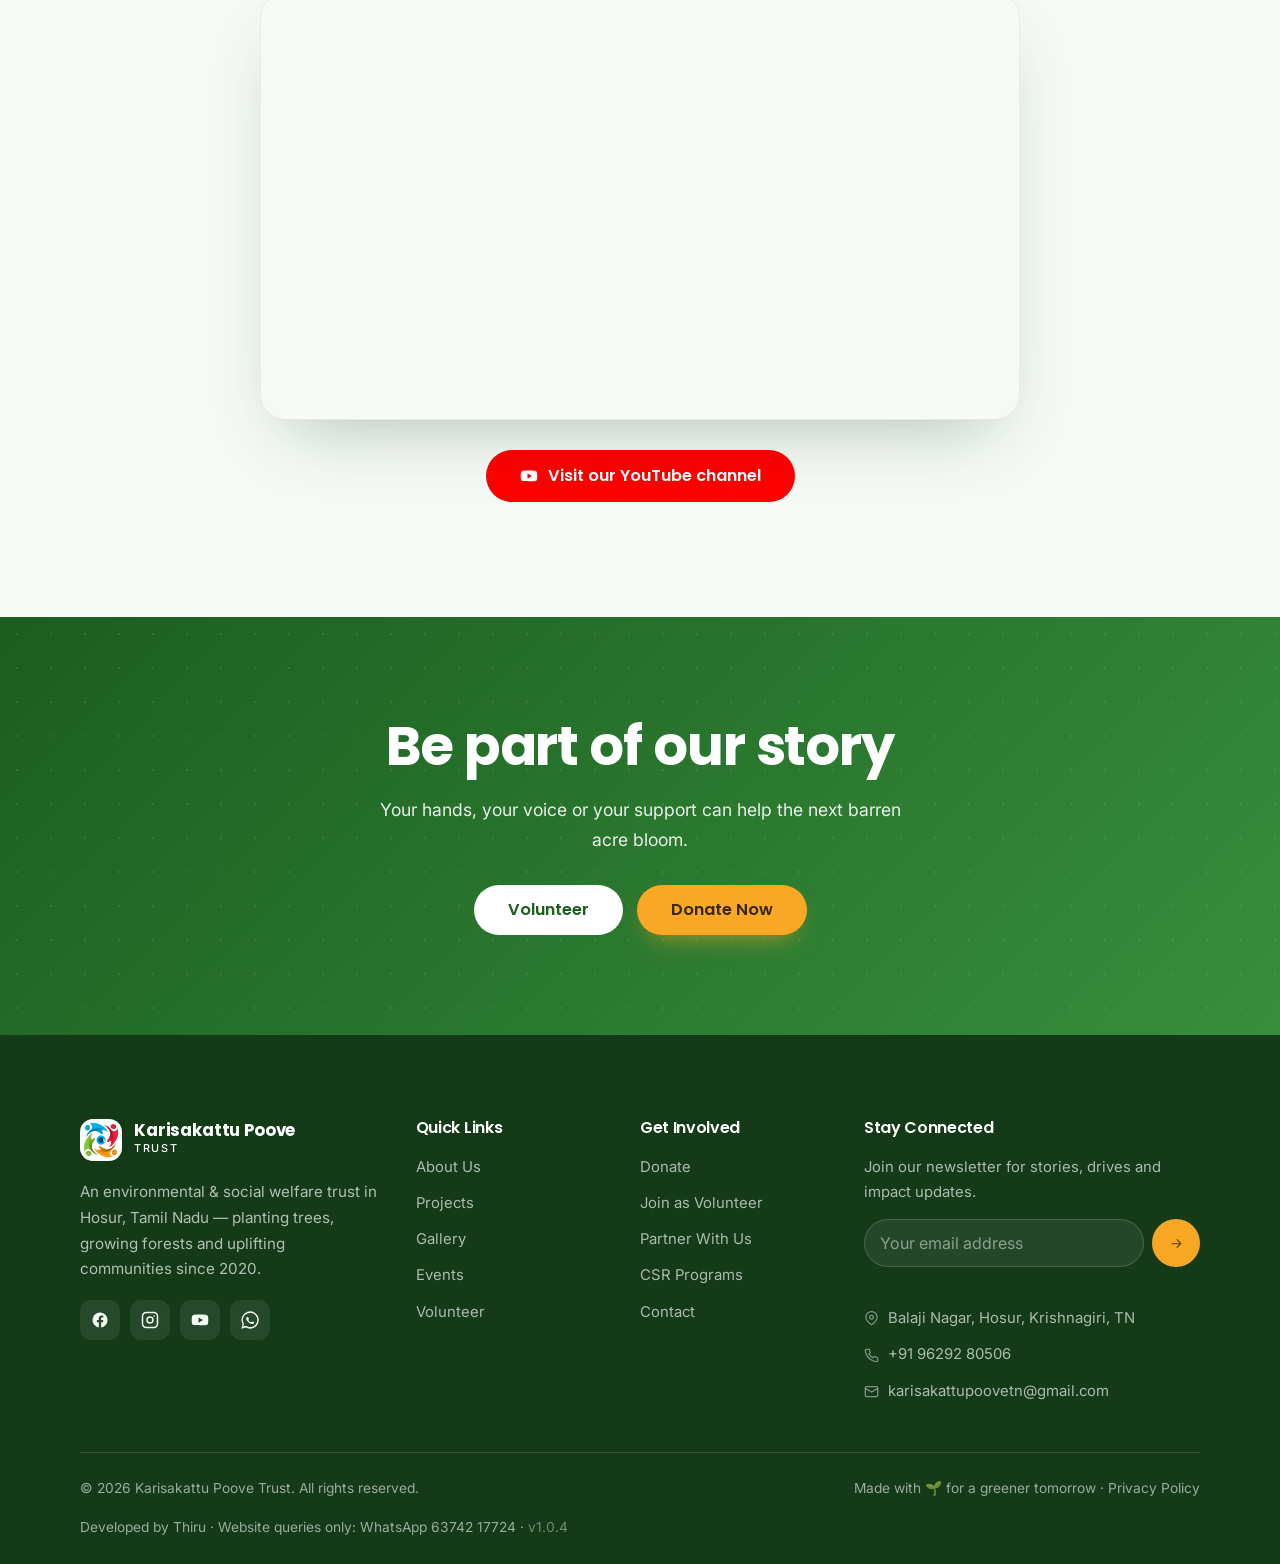
==== commit fde39556: "Stats: trees 5 lakh+ -> 10 lakh+ Counter now lands on 10,00,000+ on home, about and projects; home J" ====
--- a/about.html
+++ b/about.html
@@ -188,7 +188,7 @@
   <div class="container">
     <div class="section-head center" data-reveal><span class="kicker">By the Numbers</span><h2>Our impact so far</h2></div>
     <div class="impact-grid">
-      <div class="stat-card" data-reveal><div class="ico"><svg viewBox="0 0 24 24" fill="currentColor"><path d="M17 8C8 10 5.9 16.17 3.82 21.34l1.89.66.95-2.3c.48.17.98.3 1.34.3C19 20 22 3 22 3c-1 2-8 2.25-13 3.25S2 11.5 2 13.5s1.75 3.75 1.75 3.75C7 8 17 8 17 8z"/></svg></div><div class="num num-wide"><span data-count="500000">0</span><span class="plus">+</span></div><div class="lbl">Trees &amp; Saplings</div><div class="stat-note">Planted 2019 – 2026</div></div>
+      <div class="stat-card" data-reveal><div class="ico"><svg viewBox="0 0 24 24" fill="currentColor"><path d="M17 8C8 10 5.9 16.17 3.82 21.34l1.89.66.95-2.3c.48.17.98.3 1.34.3C19 20 22 3 22 3c-1 2-8 2.25-13 3.25S2 11.5 2 13.5s1.75 3.75 1.75 3.75C7 8 17 8 17 8z"/></svg></div><div class="num num-wide"><span data-count="1000000">0</span><span class="plus">+</span></div><div class="lbl">Trees &amp; Saplings</div><div class="stat-note">Planted 2019 – 2026</div></div>
       <div class="stat-card" data-reveal data-delay="1"><div class="ico"><svg viewBox="0 0 24 24" fill="none" stroke="currentColor" stroke-width="2"><path d="M7 19a5 5 0 0 1-.5-9.97A6 6 0 0 1 18 9.5a4.5 4.5 0 0 1-.5 9z"/><path d="m9 13 2 2 4-4" stroke-linecap="round" stroke-linejoin="round"/></svg></div><div class="num"><span data-count="40">0</span><span class="plus">+</span></div><div class="lbl">Miyawaki Forests</div></div>
       <div class="stat-card" data-reveal data-delay="2"><div class="ico"><svg viewBox="0 0 24 24" fill="none" stroke="currentColor" stroke-width="2"><path d="M3 9.5 12 3l9 6.5V20a1 1 0 0 1-1 1h-5v-6H9v6H4a1 1 0 0 1-1-1z"/></svg></div><div class="num"><span data-count="20">0</span><span class="plus">+</span></div><div class="lbl">Locations</div></div>
       <div class="stat-card" data-reveal data-delay="3"><div class="ico"><svg viewBox="0 0 24 24" fill="none" stroke="currentColor" stroke-width="2"><rect x="3" y="3" width="18" height="18" rx="2"/><path d="M3 9h18M9 21V9"/></svg></div><div class="num"><span data-count="30">0</span><span class="plus">+</span></div><div class="lbl">CSR &amp; Govt Partners</div></div>
